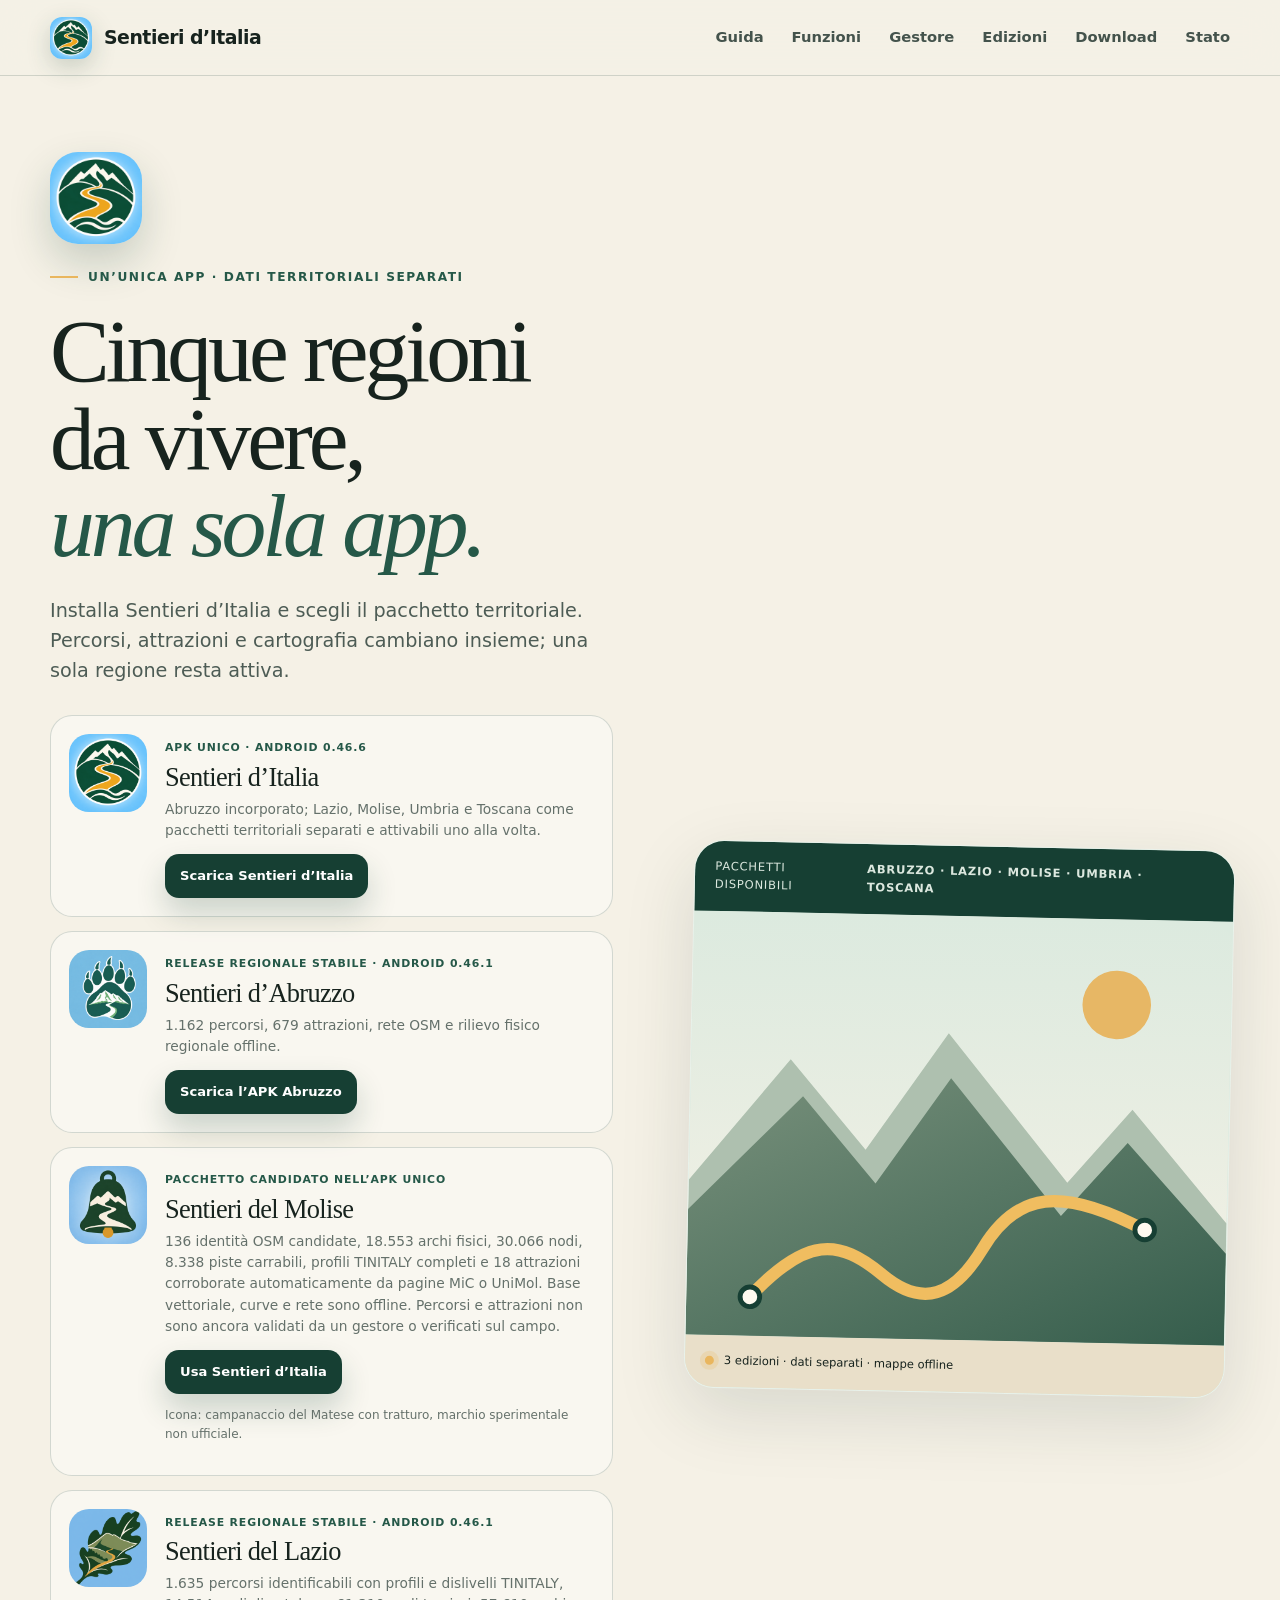
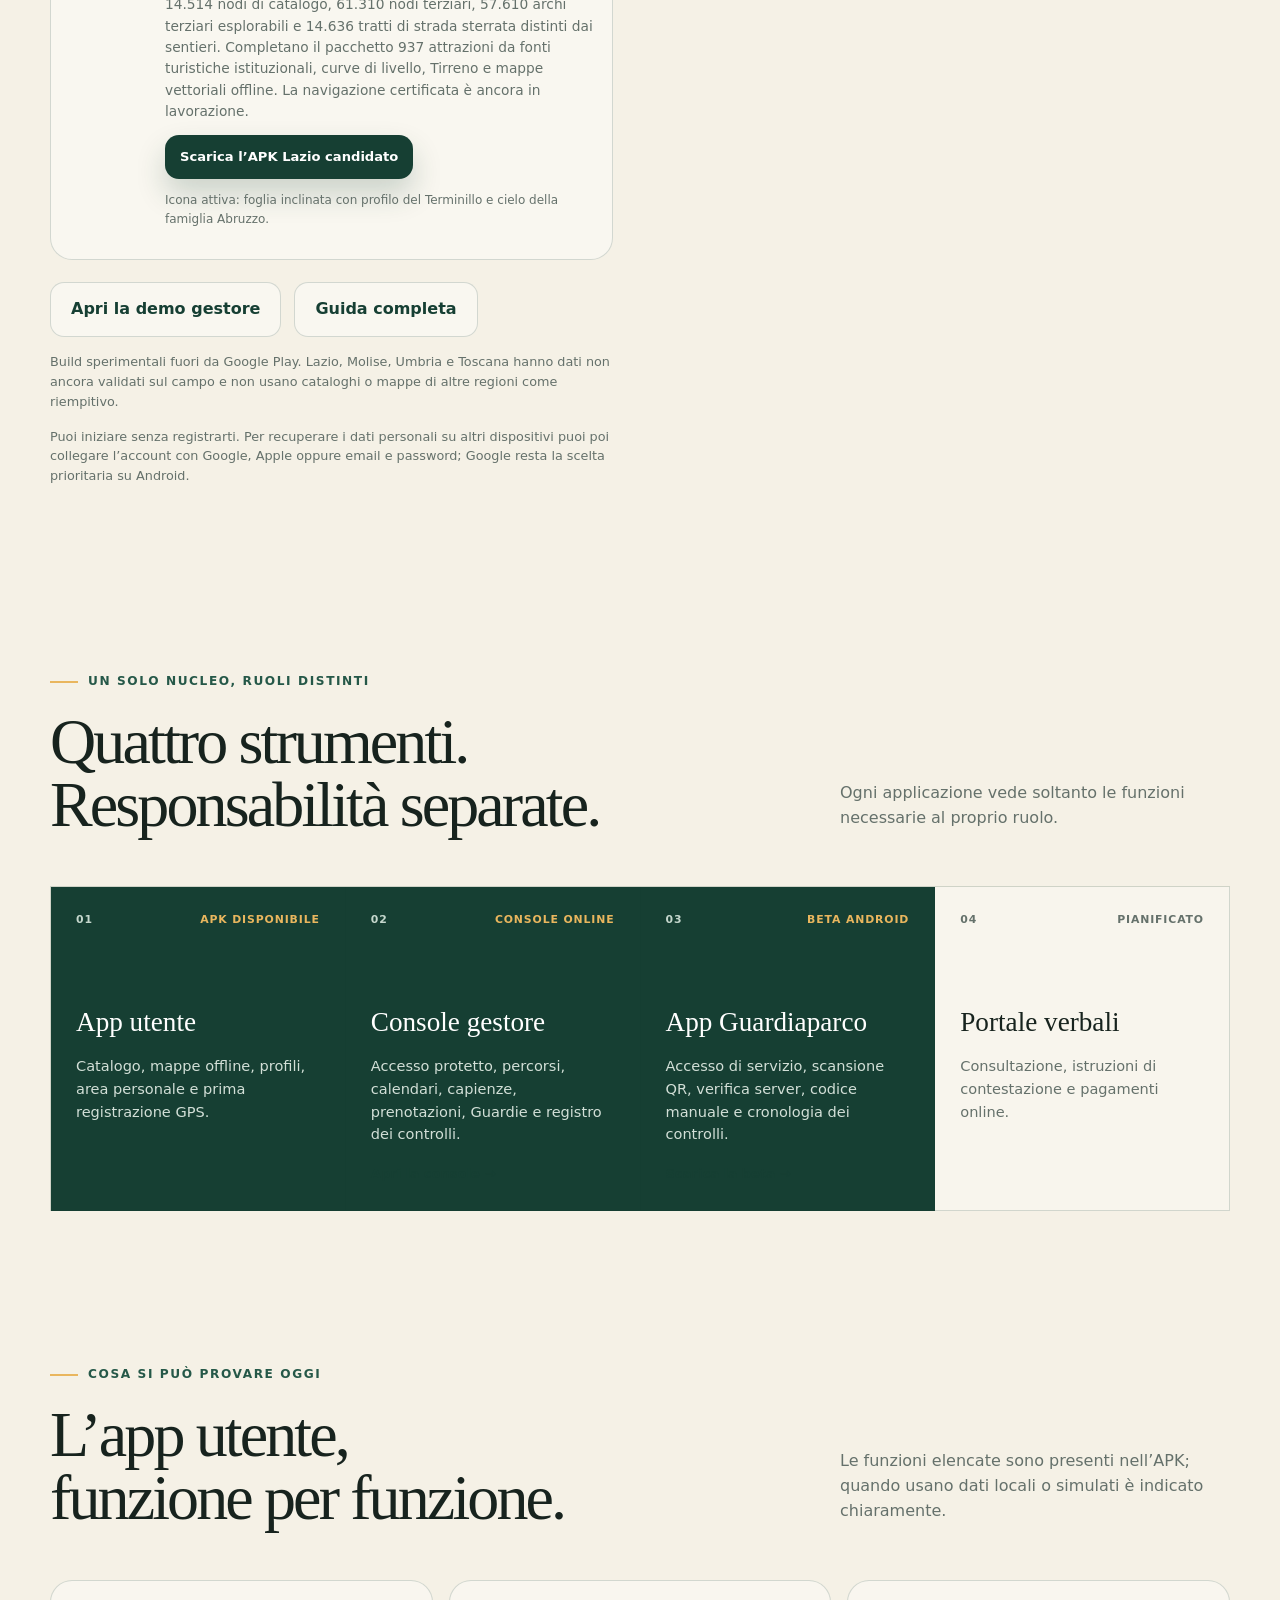
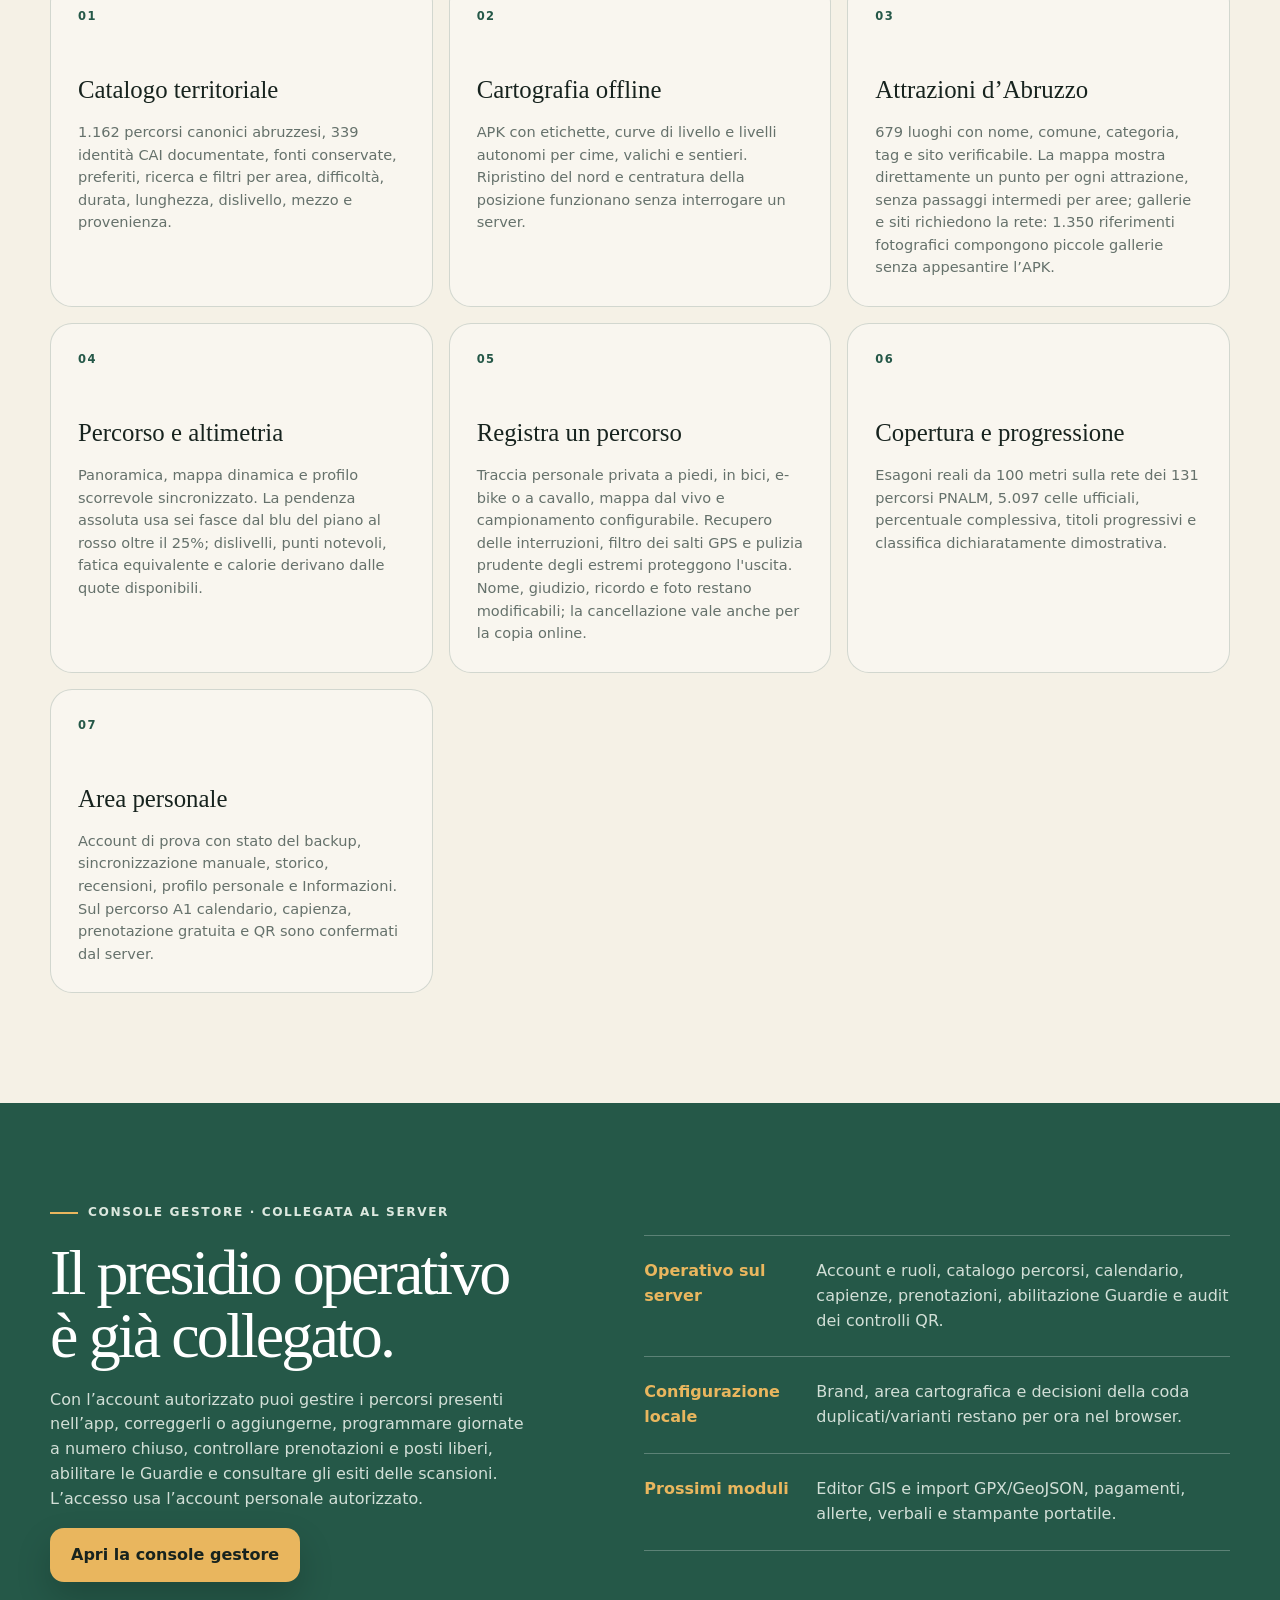
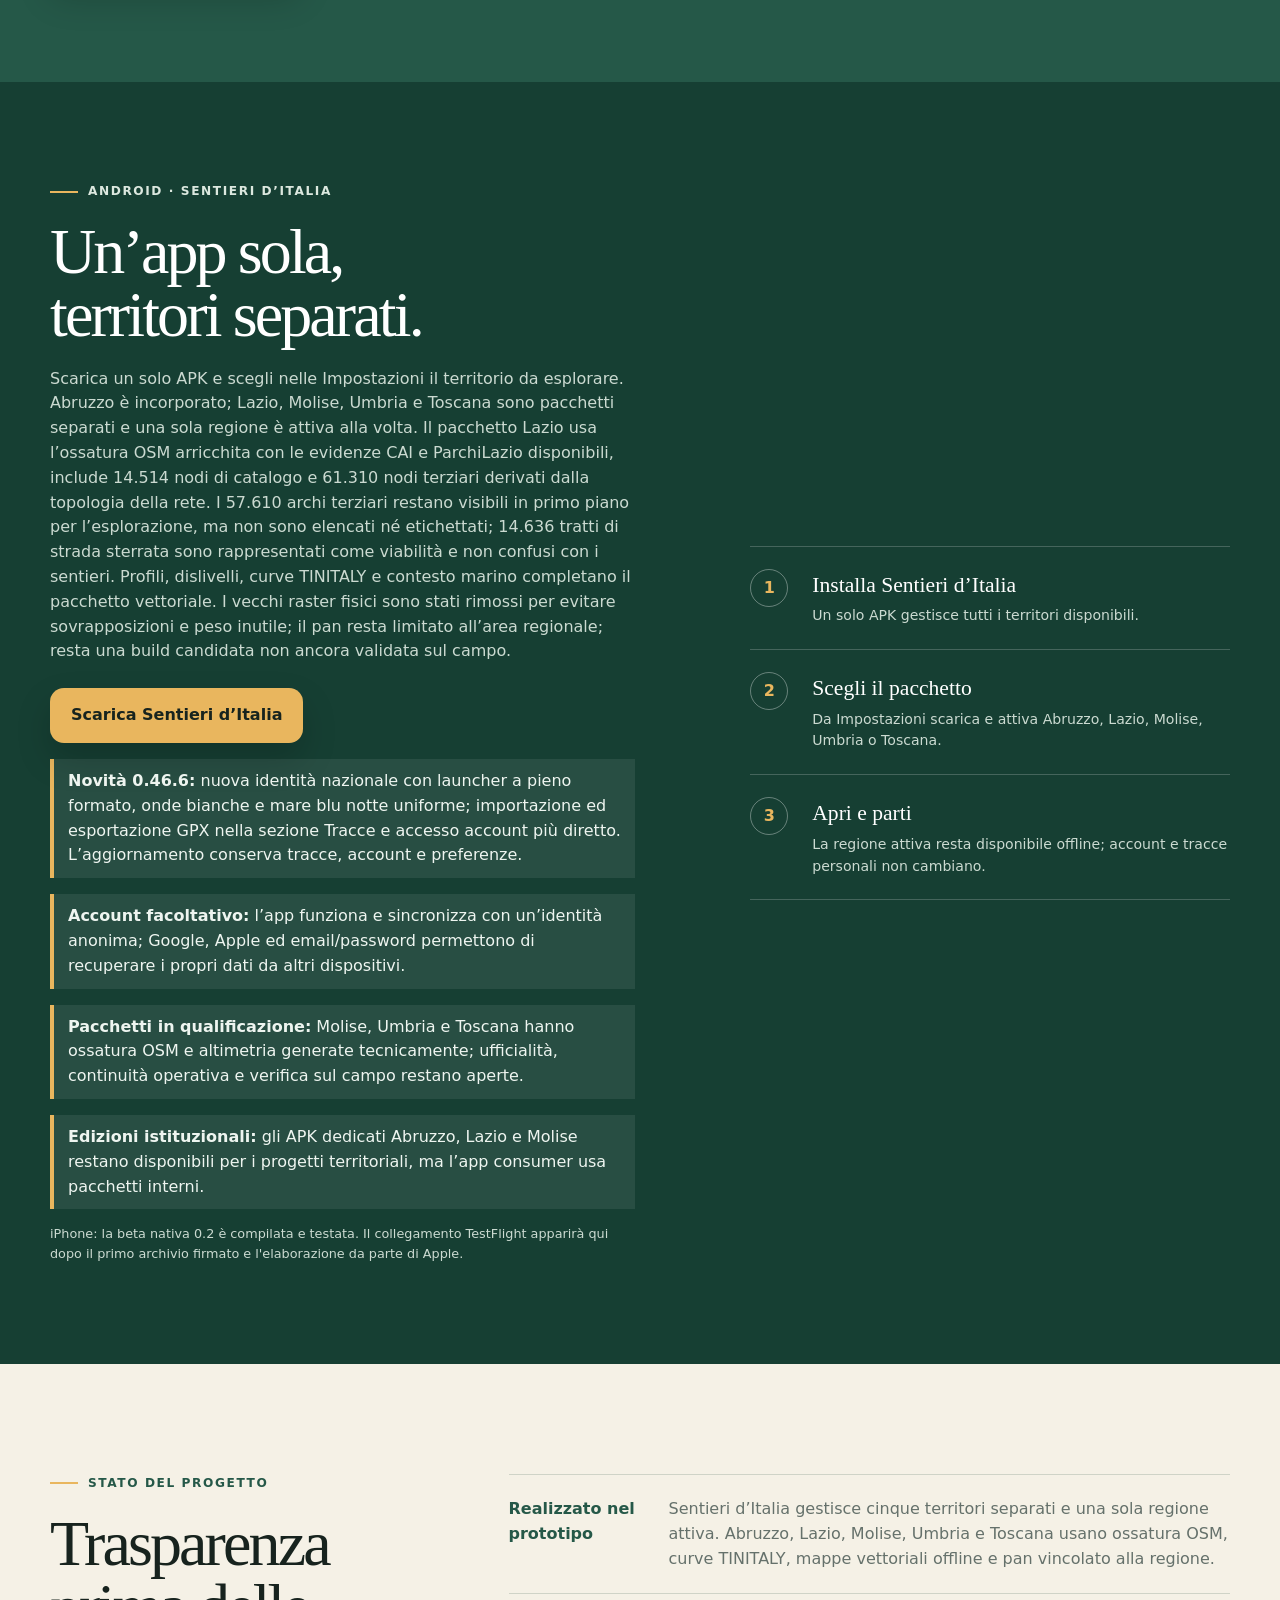
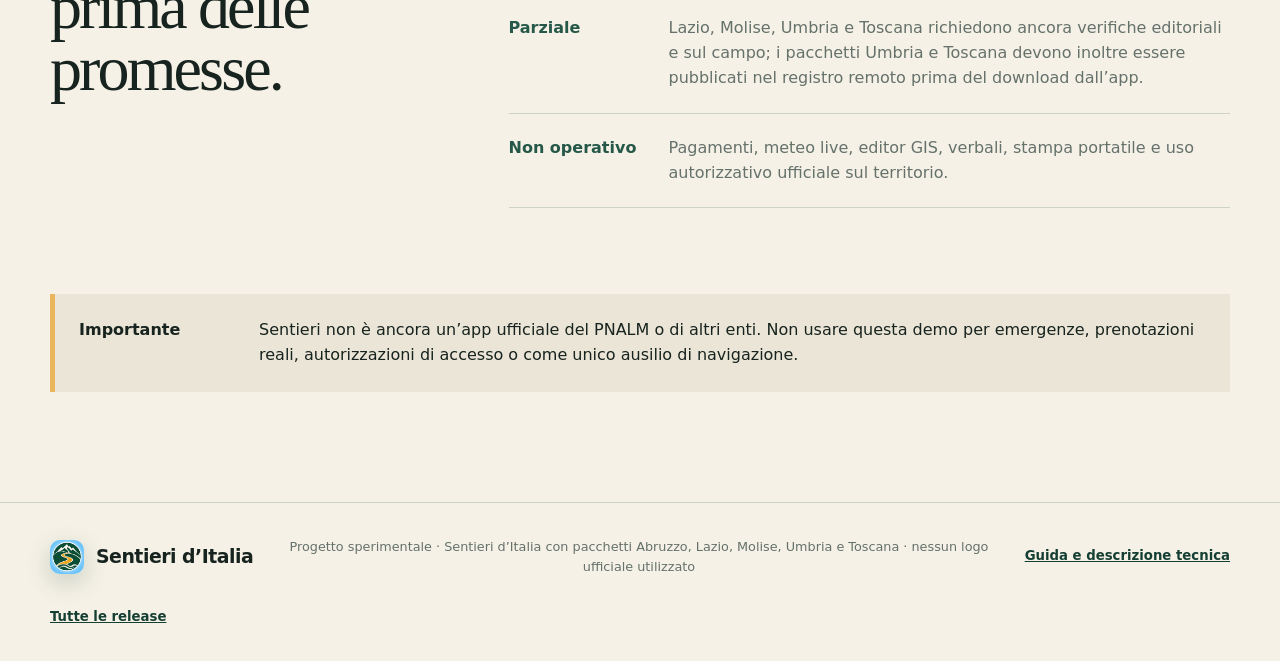
==== index.html @ fb25bedd "release-sentieri-italia-0.46.6" ====
<!doctype html>
<html lang="it">
  <head>
    <meta charset="utf-8" />
    <meta name="viewport" content="width=device-width, initial-scale=1" />
    <meta name="theme-color" content="#163f33" />
    <meta
      name="description"
      content="Sentieri d’Italia: un’unica app con pacchetti separati per Abruzzo, Lazio, Molise, Umbria e Toscana."
    />
    <title>Sentieri d’Italia · cinque regioni, un’unica app</title>
    <link rel="icon" href="assets/sentieri-italia-mark.png" type="image/png" />
    <link rel="stylesheet" href="styles.css?v=24" />
  </head>
  <body>
    <header class="topbar">
      <a class="brand" href="#inizio" aria-label="Sentieri, torna all'inizio">
        <span class="brand-marks" aria-hidden="true">
          <img src="assets/sentieri-italia-mark.png" alt="" />
        </span>
        <span class="brand-name">Sentieri d’Italia</span>
      </a>
      <nav aria-label="Navigazione principale">
        <a href="guida/">Guida</a>
        <a href="#funzioni">Funzioni</a>
        <a href="#gestore">Gestore</a>
        <a href="#edizioni">Edizioni</a>
        <a href="#download">Download</a>
        <a href="#stato">Stato</a>
      </nav>
    </header>

    <main id="inizio">
      <section class="hero shell">
        <div class="hero-copy">
          <div class="hero-marks" aria-label="Marchio Sentieri d’Italia">
            <img class="hero-mark" src="assets/sentieri-italia-mark.png" alt="Logo Sentieri d’Italia" />
          </div>
          <p class="eyebrow"><span></span> Un’unica app · dati territoriali separati</p>
          <h1>Cinque regioni da vivere,<br /><em>una sola app.</em></h1>
          <p class="lead">
            Installa Sentieri d’Italia e scegli il pacchetto territoriale. Percorsi,
            attrazioni e cartografia cambiano insieme; una sola regione resta attiva.
          </p>
          <div id="edizioni" class="edition-picker">
            <article class="edition-card available">
              <img src="assets/sentieri-italia-mark.png" alt="" />
              <div>
                <span>APK unico · Android 0.46.6</span>
                <h2>Sentieri d’Italia</h2>
                <p>Abruzzo incorporato; Lazio, Molise, Umbria e Toscana come pacchetti territoriali separati e attivabili uno alla volta.</p>
                <a class="button primary" href="https://github.com/GuidoGentile/sentieri-download/releases/latest/download/Sentieri-d-Italia-0.46.6-arm64.apk">Scarica Sentieri d’Italia</a>
              </div>
            </article>
            <article class="edition-card available">
              <img src="assets/sentieri-mark.png" alt="" />
              <div>
                <span>Release regionale stabile · Android 0.46.1</span>
                <h2>Sentieri d’Abruzzo</h2>
                <p>1.162 percorsi, 679 attrazioni, rete OSM e rilievo fisico regionale offline.</p>
                <a class="button primary" href="https://github.com/GuidoGentile/sentieri-download/releases/download/v0.46.1/02-Sentieri-Abruzzo-0.46.1-arm64.apk">Scarica l’APK Abruzzo</a>
              </div>
            </article>
            <article class="edition-card available">
              <img src="assets/sentieri-molise-mark.png" alt="" />
              <div>
                <span>Pacchetto candidato nell’APK unico</span>
                <h2>Sentieri del Molise</h2>
                <p>136 identità OSM candidate, 18.553 archi fisici, 30.066 nodi, 8.338 piste carrabili, profili TINITALY completi e 18 attrazioni corroborate automaticamente da pagine MiC o UniMol. Base vettoriale, curve e rete sono offline. Percorsi e attrazioni non sono ancora validati da un gestore o verificati sul campo.</p>
                <a class="button primary" href="#download">Usa Sentieri d’Italia</a>
                <p class="icon-variants">Icona: campanaccio del Matese con tratturo, marchio sperimentale non ufficiale.</p>
              </div>
            </article>
            <article class="edition-card available">
              <img src="assets/sentieri-lazio-mark.png" alt="" />
              <div>
                <span>Release regionale stabile · Android 0.46.1</span>
                <h2>Sentieri del Lazio</h2>
                <p>1.635 percorsi identificabili con profili e dislivelli TINITALY, 14.514 nodi di catalogo, 61.310 nodi terziari, 57.610 archi terziari esplorabili e 14.636 tratti di strada sterrata distinti dai sentieri. Completano il pacchetto 937 attrazioni da fonti turistiche istituzionali, curve di livello, Tirreno e mappe vettoriali offline. La navigazione certificata è ancora in lavorazione.</p>
                <a class="button primary" href="https://github.com/GuidoGentile/sentieri-download/releases/download/v0.46.1/Sentieri-Lazio-0.46.1-arm64.apk">Scarica l’APK Lazio candidato</a>
                <p class="icon-variants">Icona attiva: foglia inclinata con profilo del Terminillo e cielo della famiglia Abruzzo.</p>
              </div>
            </article>
          </div>
          <div class="actions">
            <a class="button secondary" href="gestore/">Apri la demo gestore</a>
            <a class="button secondary" href="guida/">Guida completa</a>
          </div>
          <p class="microcopy">
            Build sperimentali fuori da Google Play. Lazio, Molise, Umbria e Toscana hanno dati non ancora validati sul campo
            e non usano cataloghi o mappe di altre regioni come riempitivo.
          </p>
          <p class="microcopy">
            Puoi iniziare senza registrarti. Per recuperare i dati personali su altri dispositivi puoi poi
            collegare l’account con Google, Apple oppure email e password; Google resta la scelta prioritaria
            su Android.
          </p>
        </div>

        <div class="terrain-card" aria-label="Illustrazione di un percorso tra montagne">
          <div class="terrain-meta"><span>PACCHETTI DISPONIBILI</span><strong>ABRUZZO · LAZIO · MOLISE · UMBRIA · TOSCANA</strong></div>
          <svg viewBox="0 0 660 520" role="img" aria-label="Percorso stilizzato attraverso un paesaggio montano">
            <defs>
              <linearGradient id="sky" x1="0" y1="0" x2="0" y2="1">
                <stop offset="0" stop-color="#dceadf" />
                <stop offset="1" stop-color="#f5f1e5" />
              </linearGradient>
              <linearGradient id="mountain" x1="0" y1="0" x2="1" y2="1">
                <stop offset="0" stop-color="#79917c" />
                <stop offset="1" stop-color="#355d4c" />
              </linearGradient>
            </defs>
            <rect width="660" height="520" rx="30" fill="url(#sky)" />
            <circle cx="520" cy="105" r="42" fill="#e8b258" opacity=".9" />
            <path d="M0 330 122 180l94 109 99-145 149 180 78-91 118 137v150H0Z" fill="#aec0af" />
            <path d="M0 366 138 225l91 105 90-131 138 166 80-91 123 133v113H0Z" fill="url(#mountain)" />
            <path d="M78 472c68-76 108-73 161-31 51 41 89 25 123-34 40-70 94-79 198-27" fill="none" stroke="#f0bd60" stroke-width="15" stroke-linecap="round" />
            <circle cx="78" cy="472" r="12" fill="#fffaf0" stroke="#163f33" stroke-width="6" />
            <circle cx="560" cy="380" r="12" fill="#fffaf0" stroke="#163f33" stroke-width="6" />
          </svg>
          <div class="terrain-status"><span class="pulse"></span> 3 edizioni · dati separati · mappe offline</div>
        </div>
      </section>

      <section id="ecosistema" class="section shell compact-section">
        <p class="eyebrow"><span></span> Un solo nucleo, ruoli distinti</p>
        <div class="section-heading">
          <h2>Quattro strumenti.<br />Responsabilità separate.</h2>
          <p>Ogni applicazione vede soltanto le funzioni necessarie al proprio ruolo.</p>
        </div>
        <div class="products">
          <article class="product available">
            <div class="product-top"><span>01</span><b>APK disponibile</b></div>
            <h3>App utente</h3>
            <p>Catalogo, mappe offline, profili, area personale e prima registrazione GPS.</p>
          </article>
          <article class="product available">
            <div class="product-top"><span>02</span><b>Console online</b></div>
            <h3>Console gestore</h3>
            <p>Accesso protetto, percorsi, calendari, capienze, prenotazioni, Guardie e registro dei controlli.</p>
            <a class="text-link" href="gestore/">Apri la console →</a>
          </article>
          <article class="product available">
            <div class="product-top"><span>03</span><b>Beta Android</b></div>
            <h3>App Guardiaparco</h3>
            <p>Accesso di servizio, scansione QR, verifica server, codice manuale e cronologia dei controlli.</p>
            <a class="text-link" href="https://github.com/GuidoGentile/sentieri-download/releases/latest/download/Sentieri-Guardiaparco-beta.apk">Scarica la beta →</a>
          </article>
          <article class="product">
            <div class="product-top"><span>04</span><b>Pianificato</b></div>
            <h3>Portale verbali</h3>
            <p>Consultazione, istruzioni di contestazione e pagamenti online.</p>
          </article>
        </div>
      </section>

      <section id="funzioni" class="section shell feature-section">
        <p class="eyebrow"><span></span> Cosa si può provare oggi</p>
        <div class="section-heading">
          <h2>L’app utente,<br />funzione per funzione.</h2>
          <p>Le funzioni elencate sono presenti nell’APK; quando usano dati locali o simulati è indicato chiaramente.</p>
        </div>
        <div class="feature-grid">
          <article class="feature-card">
            <span>01</span><h3>Catalogo territoriale</h3>
            <p>1.162 percorsi canonici abruzzesi, 339 identità CAI documentate, fonti conservate, preferiti, ricerca e filtri per area, difficoltà, durata, lunghezza, dislivello, mezzo e provenienza.</p>
          </article>
          <article class="feature-card">
            <span>02</span><h3>Cartografia offline</h3>
            <p>APK con etichette, curve di livello e livelli autonomi per cime, valichi e sentieri. Ripristino del nord e centratura della posizione funzionano senza interrogare un server.</p>
          </article>
          <article class="feature-card">
            <span>03</span><h3>Attrazioni d’Abruzzo</h3>
            <p>679 luoghi con nome, comune, categoria, tag e sito verificabile. La mappa mostra direttamente un punto per ogni attrazione, senza passaggi intermedi per aree; gallerie e siti richiedono la rete: 1.350 riferimenti fotografici compongono piccole gallerie senza appesantire l’APK.</p>
          </article>
          <article class="feature-card">
            <span>04</span><h3>Percorso e altimetria</h3>
            <p>Panoramica, mappa dinamica e profilo scorrevole sincronizzato. La pendenza assoluta usa sei fasce dal blu del piano al rosso oltre il 25%; dislivelli, punti notevoli, fatica equivalente e calorie derivano dalle quote disponibili.</p>
          </article>
          <article class="feature-card">
            <span>05</span><h3>Registra un percorso</h3>
            <p>Traccia personale privata a piedi, in bici, e-bike o a cavallo, mappa dal vivo e campionamento configurabile. Recupero delle interruzioni, filtro dei salti GPS e pulizia prudente degli estremi proteggono l'uscita. Nome, giudizio, ricordo e foto restano modificabili; la cancellazione vale anche per la copia online.</p>
          </article>
          <article class="feature-card">
            <span>06</span><h3>Copertura e progressione</h3>
            <p>Esagoni reali da 100 metri sulla rete dei 131 percorsi PNALM, 5.097 celle ufficiali, percentuale complessiva, titoli progressivi e classifica dichiaratamente dimostrativa.</p>
          </article>
          <article class="feature-card">
            <span>07</span><h3>Area personale</h3>
            <p>Account di prova con stato del backup, sincronizzazione manuale, storico, recensioni, profilo personale e Informazioni. Sul percorso A1 calendario, capienza, prenotazione gratuita e QR sono confermati dal server.</p>
          </article>
        </div>
      </section>

      <section id="gestore" class="manager-band">
        <div class="shell manager-grid">
          <div>
            <p class="eyebrow light"><span></span> Console gestore · collegata al server</p>
            <h2>Il presidio operativo<br />è già collegato.</h2>
            <p>
              Con l’account autorizzato puoi gestire i percorsi presenti nell’app, correggerli o aggiungerne,
              programmare giornate a numero chiuso, controllare prenotazioni e posti liberi, abilitare le
              Guardie e consultare gli esiti delle scansioni. L’accesso usa l’account personale autorizzato.
            </p>
            <a class="button warm" href="gestore/">Apri la console gestore</a>
          </div>
          <div class="manager-status">
            <article><strong>Operativo sul server</strong><p>Account e ruoli, catalogo percorsi, calendario, capienze, prenotazioni, abilitazione Guardie e audit dei controlli QR.</p></article>
            <article><strong>Configurazione locale</strong><p>Brand, area cartografica e decisioni della coda duplicati/varianti restano per ora nel browser.</p></article>
            <article><strong>Prossimi moduli</strong><p>Editor GIS e import GPX/GeoJSON, pagamenti, allerte, verbali e stampante portatile.</p></article>
          </div>
        </div>
      </section>

      <section id="download" class="download-band">
        <div class="shell download-grid">
          <div>
            <p class="eyebrow light"><span></span> Android · Sentieri d’Italia</p>
            <h2>Un’app sola,<br />territori separati.</h2>
            <p>
              Scarica un solo APK e scegli nelle Impostazioni il territorio da esplorare. Abruzzo è incorporato;
              Lazio, Molise, Umbria e Toscana sono pacchetti separati e una sola regione è attiva alla volta. Il pacchetto Lazio
              usa l’ossatura OSM arricchita con le evidenze CAI e ParchiLazio disponibili, include
              14.514 nodi di catalogo e 61.310 nodi terziari derivati dalla topologia della rete. I 57.610 archi terziari restano visibili in primo piano per l’esplorazione, ma non sono elencati né etichettati; 14.636 tratti di strada sterrata sono rappresentati come viabilità e non confusi con i sentieri. Profili, dislivelli, curve TINITALY e contesto marino completano il pacchetto vettoriale. I vecchi raster fisici sono stati rimossi per evitare sovrapposizioni e peso inutile; il pan resta limitato all’area regionale; resta una
              build candidata non ancora validata sul campo.
            </p>
            <div class="actions migration-actions">
              <a
                class="button warm"
                href="https://github.com/GuidoGentile/sentieri-download/releases/latest/download/Sentieri-d-Italia-0.46.6-arm64.apk"
              >Scarica Sentieri d’Italia</a>
            </div>
            <p class="migration-note"><strong>Novità 0.46.6:</strong> nuova identità nazionale con launcher a pieno formato, onde bianche e mare blu notte uniforme; importazione ed esportazione GPX nella sezione Tracce e accesso account più diretto. L’aggiornamento conserva tracce, account e preferenze.</p>
            <p class="migration-note"><strong>Account facoltativo:</strong> l’app funziona e sincronizza con un’identità anonima; Google, Apple ed email/password permettono di recuperare i propri dati da altri dispositivi.</p>
            <p class="migration-note"><strong>Pacchetti in qualificazione:</strong> Molise, Umbria e Toscana hanno ossatura OSM e altimetria generate tecnicamente; ufficialità, continuità operativa e verifica sul campo restano aperte.</p>
            <p class="migration-note"><strong>Edizioni istituzionali:</strong> gli APK dedicati Abruzzo, Lazio e Molise restano disponibili per i progetti territoriali, ma l’app consumer usa pacchetti interni.</p>
            <p class="microcopy">
              iPhone: la beta nativa 0.2 è compilata e testata. Il collegamento TestFlight apparirà
              qui dopo il primo archivio firmato e l'elaborazione da parte di Apple.
            </p>
          </div>
          <ol class="steps">
            <li><span>1</span><div><strong>Installa Sentieri d’Italia</strong><p>Un solo APK gestisce tutti i territori disponibili.</p></div></li>
            <li><span>2</span><div><strong>Scegli il pacchetto</strong><p>Da Impostazioni scarica e attiva Abruzzo, Lazio, Molise, Umbria o Toscana.</p></div></li>
            <li><span>3</span><div><strong>Apri e parti</strong><p>La regione attiva resta disponibile offline; account e tracce personali non cambiano.</p></div></li>
          </ol>
        </div>
      </section>

      <section id="stato" class="section shell status-section">
        <div>
          <p class="eyebrow"><span></span> Stato del progetto</p>
          <h2>Trasparenza prima delle promesse.</h2>
        </div>
        <div class="status-grid">
          <article><strong>Realizzato nel prototipo</strong><p>Sentieri d’Italia gestisce cinque territori separati e una sola regione attiva. Abruzzo, Lazio, Molise, Umbria e Toscana usano ossatura OSM, curve TINITALY, mappe vettoriali offline e pan vincolato alla regione.</p></article>
          <article><strong>Parziale</strong><p>Lazio, Molise, Umbria e Toscana richiedono ancora verifiche editoriali e sul campo; i pacchetti Umbria e Toscana devono inoltre essere pubblicati nel registro remoto prima del download dall’app.</p></article>
          <article><strong>Non operativo</strong><p>Pagamenti, meteo live, editor GIS, verbali, stampa portatile e uso autorizzativo ufficiale sul territorio.</p></article>
        </div>
        <div class="notice">
          <strong>Importante</strong>
          <p>
            Sentieri non è ancora un’app ufficiale del PNALM o di altri enti. Non usare questa demo per
            emergenze, prenotazioni reali, autorizzazioni di accesso o come unico ausilio di navigazione.
          </p>
        </div>
      </section>
    </main>

    <footer>
      <div class="shell footer-inner">
        <div class="brand footer-brand">
          <span class="brand-marks" aria-hidden="true"><img src="assets/sentieri-italia-mark.png" alt="" /></span>
          <span class="brand-name">Sentieri d’Italia</span>
        </div>
        <p>Progetto sperimentale · Sentieri d’Italia con pacchetti Abruzzo, Lazio, Molise, Umbria e Toscana · nessun logo ufficiale utilizzato</p>
        <a href="guida/">Guida e descrizione tecnica</a>
        <a href="https://github.com/GuidoGentile/sentieri-download/releases">Tutte le release</a>
      </div>
    </footer>
  </body>
</html>
---- styles.css ----
:root {
  color-scheme: light;
  --forest: #163f33;
  --forest-2: #255848;
  --moss: #779078;
  --paper: #f5f1e6;
  --paper-2: #ebe5d7;
  --ink: #17231e;
  --muted: #65716b;
  --warm: #e9b65e;
  --line: rgba(22, 63, 51, 0.17);
  --shadow: 0 24px 70px rgba(20, 49, 39, 0.13);
}

* { box-sizing: border-box; }

html { overflow-x: hidden; scroll-behavior: smooth; }

body {
  margin: 0;
  overflow-x: hidden;
  color: var(--ink);
  background: var(--paper);
  font-family: Inter, ui-sans-serif, system-ui, -apple-system, BlinkMacSystemFont, "Segoe UI", sans-serif;
  line-height: 1.55;
}

a { color: inherit; }

.shell { width: min(1180px, calc(100% - 40px)); margin-inline: auto; }

.topbar {
  position: sticky;
  z-index: 20;
  top: 0;
  display: flex;
  align-items: center;
  justify-content: space-between;
  min-height: 76px;
  padding: 12px max(20px, calc((100vw - 1180px) / 2));
  border-bottom: 1px solid var(--line);
  background: color-mix(in srgb, var(--paper) 91%, transparent);
  backdrop-filter: blur(18px);
}

.brand { display: inline-flex; align-items: center; gap: 12px; font-weight: 800; letter-spacing: -.03em; text-decoration: none; }
.brand-marks { display: flex; }
.brand-marks img { width: 42px; height: 42px; border-radius: 12px; box-shadow: 0 8px 24px rgba(22, 63, 51, .2); }
.brand-marks img + img { margin-left: -10px; }
.brand-name { color: var(--ink); font-size: 1.18rem; }
.brand-name em {
  color: var(--forest-2);
  font-family: "Segoe Print", "Bradley Hand", "Comic Sans MS", cursive;
  font-style: italic;
  font-size: 1.08em;
  font-weight: 900;
  letter-spacing: 0;
  text-shadow: .22px 0 currentColor, -.22px 0 currentColor;
}

.hero-marks { display: flex; gap: 14px; margin-bottom: 24px; }
.hero-mark {
  display: block;
  width: 92px;
  height: 92px;
  margin-bottom: 0;
  border-radius: 28px;
  box-shadow: 0 18px 42px rgba(22, 63, 51, .2);
}

nav { display: flex; gap: 28px; }
nav a { color: #44534c; font-size: .92rem; font-weight: 700; text-decoration: none; }
nav a:hover { color: var(--forest); }

.hero {
  display: grid;
  grid-template-columns: 1.02fr .98fr;
  gap: clamp(38px, 6vw, 82px);
  align-items: center;
  min-height: calc(100vh - 76px);
  padding-block: 76px;
}
.hero > *, .download-grid > *, .manager-grid > * { min-width: 0; }

.eyebrow {
  display: flex;
  align-items: center;
  gap: 10px;
  margin: 0 0 20px;
  color: var(--forest-2);
  font-size: .76rem;
  font-weight: 900;
  letter-spacing: .13em;
  text-transform: uppercase;
}
.eyebrow span { width: 28px; height: 2px; background: var(--warm); }
.eyebrow.light { color: #dce8df; }

h1, h2, h3, p { margin-top: 0; }
h1, h2 { font-family: Georgia, "Times New Roman", serif; font-weight: 500; letter-spacing: -.045em; line-height: .98; }
h1 { margin-bottom: 26px; font-size: clamp(3.4rem, 7vw, 6.5rem); }
h1 em { color: var(--forest-2); font-weight: 500; }
h2 { margin-bottom: 20px; font-size: clamp(2.5rem, 5vw, 4.6rem); }

.lead { max-width: 660px; margin-bottom: 30px; color: #4d5c55; font-size: clamp(1.03rem, 2vw, 1.2rem); }
.actions { display: flex; flex-wrap: wrap; gap: 13px; align-items: stretch; }
.button {
  display: inline-flex;
  align-items: center;
  justify-content: center;
  min-height: 54px;
  padding: 14px 20px;
  border: 1px solid transparent;
  border-radius: 14px;
  font-weight: 850;
  text-decoration: none;
  transition: transform .2s ease, box-shadow .2s ease, background .2s ease;
}
.button:hover { transform: translateY(-2px); }
.button.primary { flex-direction: column; align-items: flex-start; min-width: 240px; color: white; background: var(--forest); box-shadow: 0 15px 30px rgba(22, 63, 51, .2); }
.button.primary small { margin-top: 2px; color: #c9dad0; font-size: .7rem; font-weight: 650; }
.button.secondary { border-color: var(--line); color: var(--forest); background: rgba(255, 255, 255, .42); }
.button.warm { color: var(--ink); background: var(--warm); box-shadow: 0 16px 34px rgba(0, 0, 0, .18); }
.microcopy { margin: 15px 0 0; color: var(--muted); font-size: .8rem; }
.edition-picker { display: grid; gap: 14px; margin: 30px 0 22px; scroll-margin-top: 100px; }
.edition-card { display: grid; grid-template-columns: 78px 1fr; gap: 18px; padding: 18px; border: 1px solid var(--line); border-radius: 22px; background: rgba(255,255,255,.42); }
.edition-card > img { width: 78px; height: 78px; border-radius: 20px; }
.edition-card > div > span:first-child { color: var(--forest-2); font-size: .68rem; font-weight: 900; letter-spacing: .08em; text-transform: uppercase; }
.edition-card h2 { margin: 4px 0 7px; font-family: Georgia, serif; font-size: 1.65rem; letter-spacing: -.025em; line-height: 1.08; }
.edition-card p { margin-bottom: 13px; color: var(--muted); font-size: .86rem; }
.edition-card .icon-variants { margin-top: 12px; font-size: .75rem; }
.edition-card .icon-variants a { color: var(--forest); font-weight: 800; }
.edition-card .button { min-height: 44px; padding: 10px 14px; font-size: .82rem; }
.edition-card .button.primary { min-width: 0; align-items: center; }
.edition-card.upcoming { background: #e8eee9; }
.button.disabled { cursor: not-allowed; opacity: .62; }
.button.disabled:hover { transform: none; }

.terrain-card { overflow: hidden; border: 1px solid rgba(255,255,255,.35); border-radius: 30px; background: #dceadf; box-shadow: var(--shadow); transform: rotate(1.2deg); }
.terrain-card > svg { display: block; width: 100%; height: auto; }
.terrain-meta, .terrain-status { display: flex; align-items: center; justify-content: space-between; padding: 17px 20px; color: #dce8df; background: var(--forest); font-size: .72rem; letter-spacing: .07em; }
.terrain-status { justify-content: flex-start; gap: 10px; color: var(--ink); background: #e9dfc9; letter-spacing: 0; }
.pulse { width: 9px; height: 9px; border-radius: 50%; background: var(--warm); box-shadow: 0 0 0 5px rgba(233, 182, 94, .22); }

.section { padding-block: 110px; }
.section-heading { display: flex; align-items: end; justify-content: space-between; gap: 30px; margin-bottom: 50px; }
.section-heading h2 { margin: 0; }
.section-heading p { max-width: 390px; margin-bottom: 6px; color: var(--muted); }

.products { display: grid; grid-template-columns: repeat(4, 1fr); border-top: 1px solid var(--line); border-left: 1px solid var(--line); }
.product { min-height: 260px; padding: 25px; border-right: 1px solid var(--line); border-bottom: 1px solid var(--line); background: rgba(255,255,255,.25); }
.product.available { background: var(--forest); color: white; }
.product-top { display: flex; justify-content: space-between; gap: 12px; color: var(--muted); font-size: .68rem; font-weight: 850; letter-spacing: .08em; text-transform: uppercase; }
.product.available .product-top { color: #c5d7cd; }
.product.available .product-top b { color: var(--warm); }
.product h3 { margin: 72px 0 12px; font-family: Georgia, serif; font-size: 1.7rem; font-weight: 500; }
.product p { margin: 0; color: var(--muted); font-size: .91rem; }
.product.available p { color: #d2dfd7; }
.product.prototype { background: #e4eee8; }
.product.prototype .product-top b { color: var(--forest-2); }
.product .text-link { display: inline-block; margin-top: 18px; color: var(--forest); font-size: .82rem; font-weight: 850; text-decoration: none; }

.compact-section { padding-bottom: 74px; }
.feature-section { padding-top: 80px; }
.feature-grid { display: grid; grid-template-columns: repeat(3, 1fr); gap: 16px; }
.feature-card { min-height: 255px; padding: 27px; border: 1px solid var(--line); border-radius: 22px; background: rgba(255,255,255,.38); }
.feature-card > span { display: block; margin-bottom: 45px; color: var(--forest-2); font-size: .72rem; font-weight: 900; letter-spacing: .12em; }
.feature-card h3 { margin: 0 0 12px; font-family: Georgia, serif; font-size: 1.55rem; font-weight: 500; }
.feature-card p { margin: 0; color: var(--muted); font-size: .91rem; }

.manager-band { padding-block: 100px; color: white; background: #255848; }
.manager-grid { display: grid; grid-template-columns: .9fr 1.1fr; gap: clamp(50px, 9vw, 130px); align-items: center; }
.manager-grid > div > p:not(.eyebrow) { max-width: 610px; color: #d2dfd7; }
.manager-status { border-top: 1px solid rgba(255,255,255,.25); }
.manager-status article { display: grid; grid-template-columns: 150px 1fr; gap: 22px; padding: 23px 0; border-bottom: 1px solid rgba(255,255,255,.25); }
.manager-status strong { color: var(--warm); }
.manager-status p { margin: 0; color: #d2dfd7; }

.download-band { padding-block: 100px; color: white; background: var(--forest); }
.download-grid { display: grid; grid-template-columns: 1fr .82fr; gap: clamp(50px, 9vw, 130px); align-items: center; }
.download-grid > div > p:not(.eyebrow) { max-width: 650px; color: #cbdad1; }
.download-grid code { color: #fff; font-size: .9em; }
.migration-actions { margin-top: 24px; }
.migration-actions .button { min-width: 250px; }
.migration-note {
  width: fit-content;
  margin: 16px 0 0;
  padding: 10px 14px;
  border-left: 4px solid var(--warm);
  color: #eef5f0 !important;
  background: rgba(255, 255, 255, .08);
}
.steps { margin: 0; padding: 0; list-style: none; border-top: 1px solid rgba(255,255,255,.2); }
.steps li { display: grid; grid-template-columns: 48px 1fr; gap: 14px; padding: 22px 0; border-bottom: 1px solid rgba(255,255,255,.2); }
.steps li > span { display: grid; place-items: center; width: 38px; height: 38px; border: 1px solid rgba(255,255,255,.35); border-radius: 50%; color: var(--warm); font-weight: 900; }
.steps strong { font-family: Georgia, serif; font-size: 1.35rem; font-weight: 500; }
.steps p { margin: 3px 0 0; color: #cbdad1; font-size: .88rem; }

.status-section { display: grid; grid-template-columns: .7fr 1.3fr; gap: 70px; }
.status-grid { display: grid; gap: 0; border-top: 1px solid var(--line); }
.status-grid article { display: grid; grid-template-columns: 140px 1fr; gap: 20px; padding: 22px 0; border-bottom: 1px solid var(--line); }
.status-grid strong { color: var(--forest-2); }
.status-grid p { margin: 0; color: var(--muted); }
.notice { grid-column: 1 / -1; display: grid; grid-template-columns: 150px 1fr; gap: 30px; margin-top: 16px; padding: 24px; border-left: 5px solid var(--warm); background: var(--paper-2); }
.notice p { margin: 0; }

footer { padding-block: 34px; border-top: 1px solid var(--line); }
.footer-inner { display: grid; grid-template-columns: auto 1fr auto; gap: 30px; align-items: center; }
.footer-brand .brand-marks img { width: 34px; height: 34px; border-radius: 10px; }
.footer-inner p { margin: 0; color: var(--muted); font-size: .8rem; text-align: center; }
.footer-inner > a { color: var(--forest); font-size: .83rem; font-weight: 800; }

@media (max-width: 900px) {
  .hero, .download-grid, .status-section, .manager-grid { grid-template-columns: 1fr; }
  .hero { min-height: auto; padding-block: 60px 80px; }
  .terrain-card { max-width: 640px; transform: none; }
  .products { grid-template-columns: repeat(2, 1fr); }
  .feature-grid { grid-template-columns: repeat(2, 1fr); }
  .section-heading { display: block; }
  .section-heading p { margin-top: 20px; }
}

@media (max-width: 620px) {
  .shell { width: min(100% - 28px, 1180px); }
  .topbar { min-height: 66px; padding-inline: 14px; }
  .brand-marks img { width: 36px; height: 36px; }
  nav a { display: none; }
  nav a[href="#download"] { display: block; padding: 9px 12px; border: 1px solid var(--line); border-radius: 10px; }
  h1 { font-size: clamp(3.2rem, 17vw, 4.8rem); }
  h2 { font-size: clamp(2.5rem, 13vw, 3.7rem); }
  .hero { gap: 48px; padding-top: 50px; }
  .edition-card { grid-template-columns: 58px 1fr; padding: 14px; }
  .edition-card > img { width: 58px; height: 58px; border-radius: 16px; }
  .actions, .button { width: 100%; }
  .button.primary { min-width: 0; align-items: center; text-align: center; }
  .terrain-meta { font-size: .62rem; }
  .section { padding-block: 78px; }
  .products { grid-template-columns: 1fr; }
  .feature-grid { grid-template-columns: 1fr; }
  .product { min-height: 220px; }
  .product h3 { margin-top: 50px; }
  .feature-card { min-height: auto; }
  .feature-card > span { margin-bottom: 28px; }
  .download-band, .manager-band { padding-block: 76px; }
  .status-grid article, .notice, .manager-status article { grid-template-columns: 1fr; gap: 8px; }
  .footer-inner { grid-template-columns: 1fr; justify-items: center; }
  .footer-inner p { order: 3; }
}

@media (prefers-reduced-motion: reduce) {
  html { scroll-behavior: auto; }
  .button { transition: none; }
}
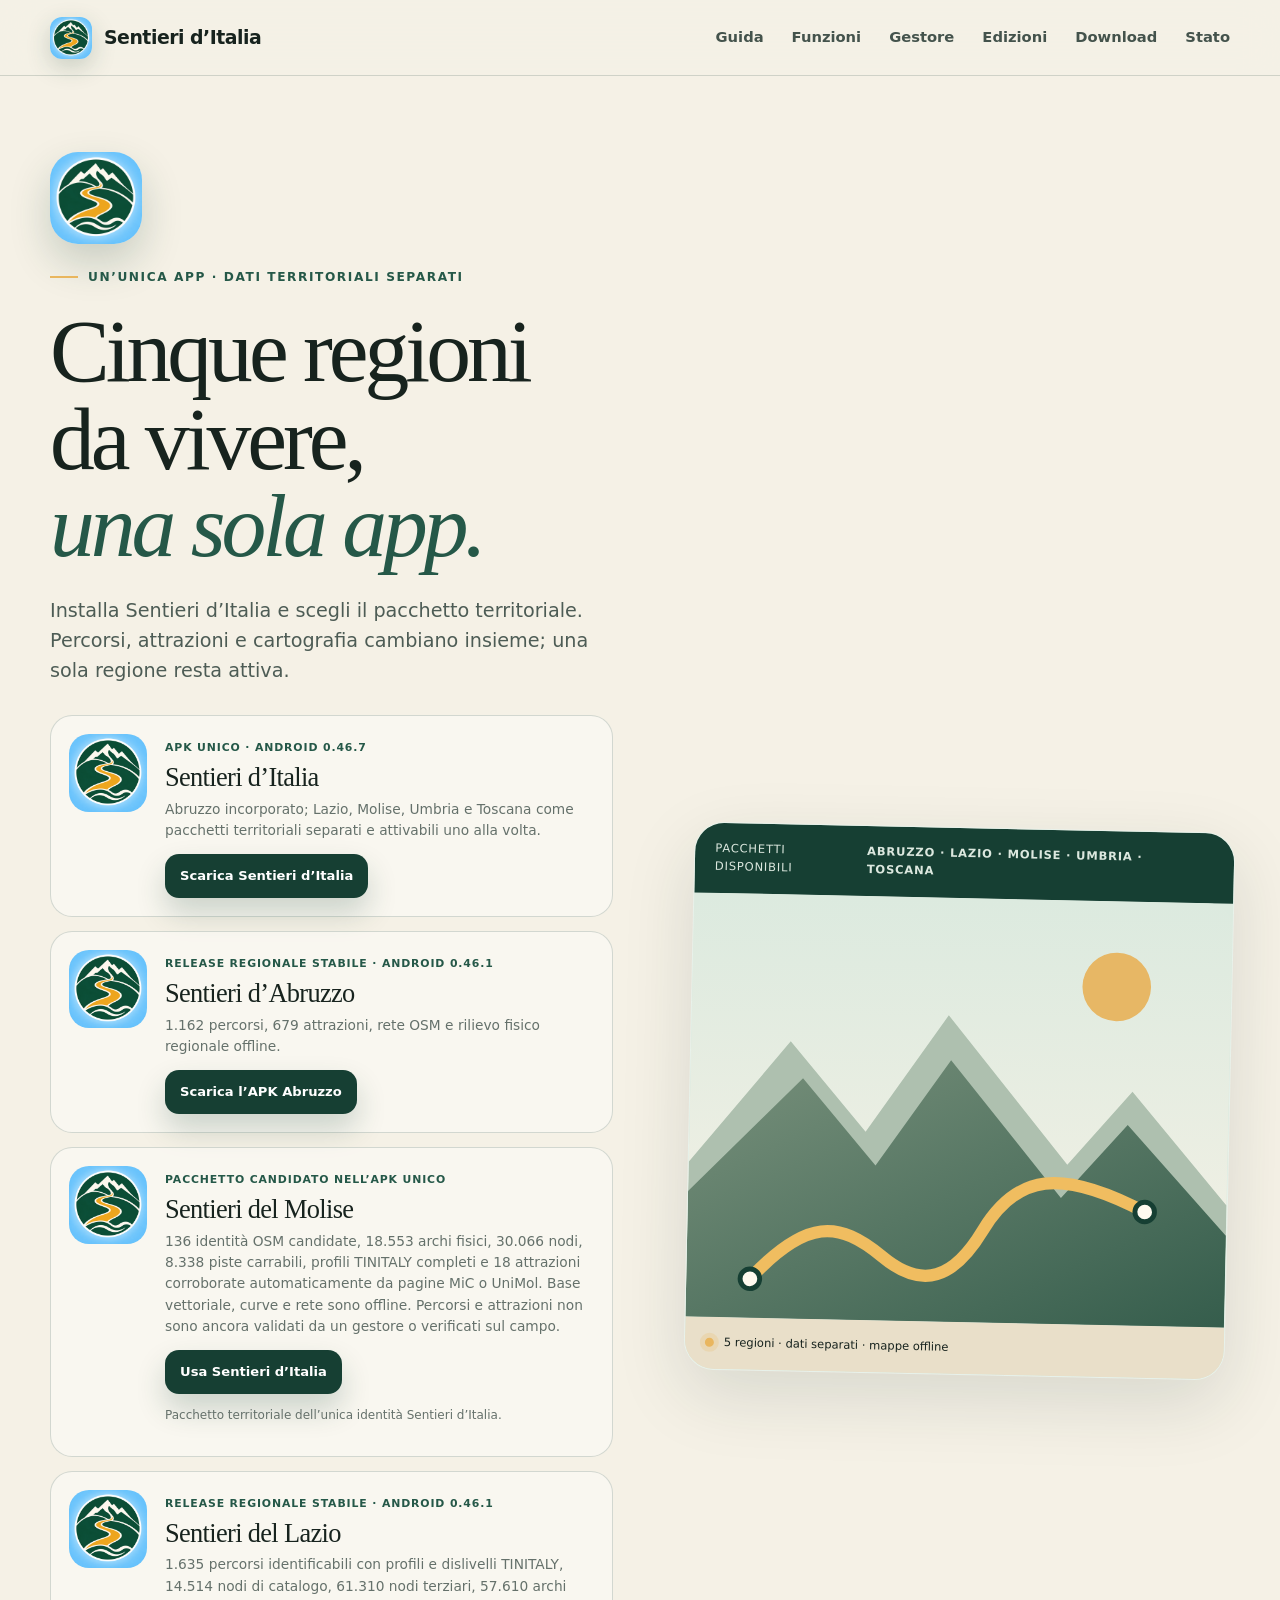
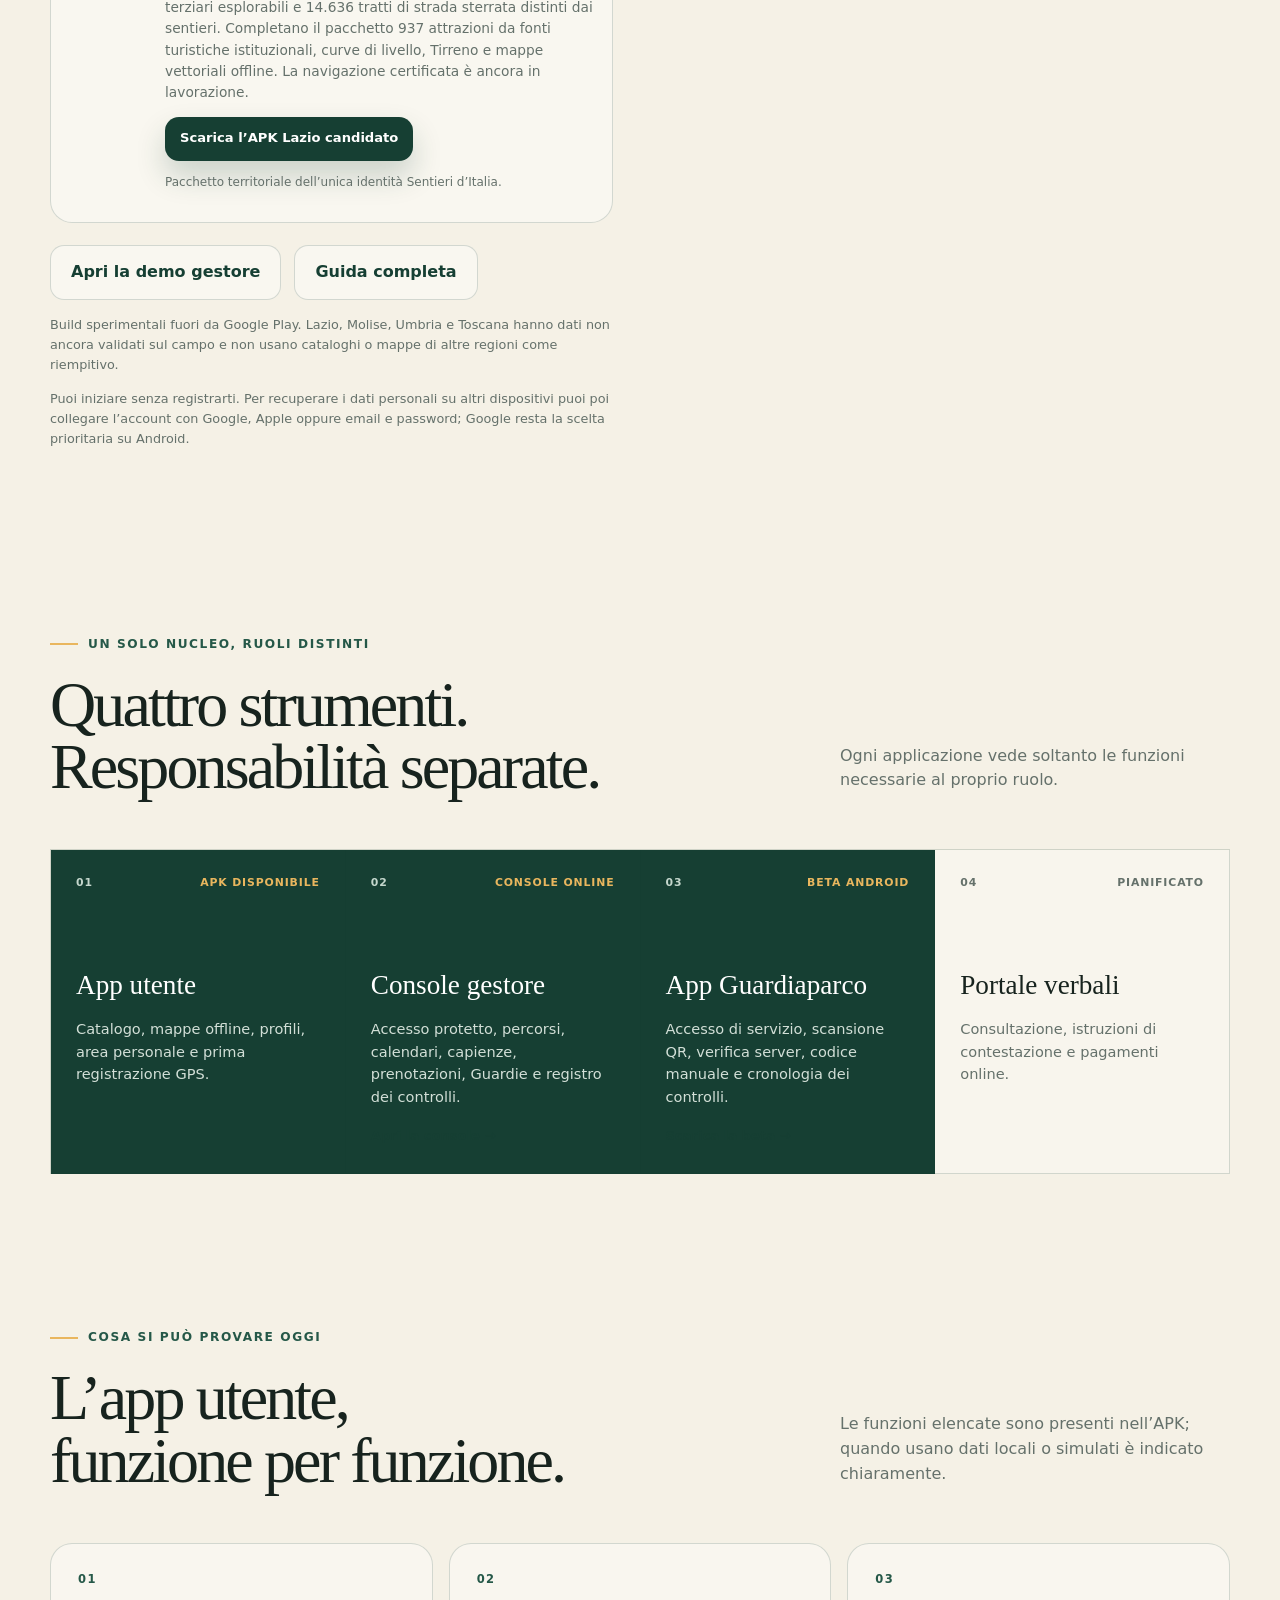
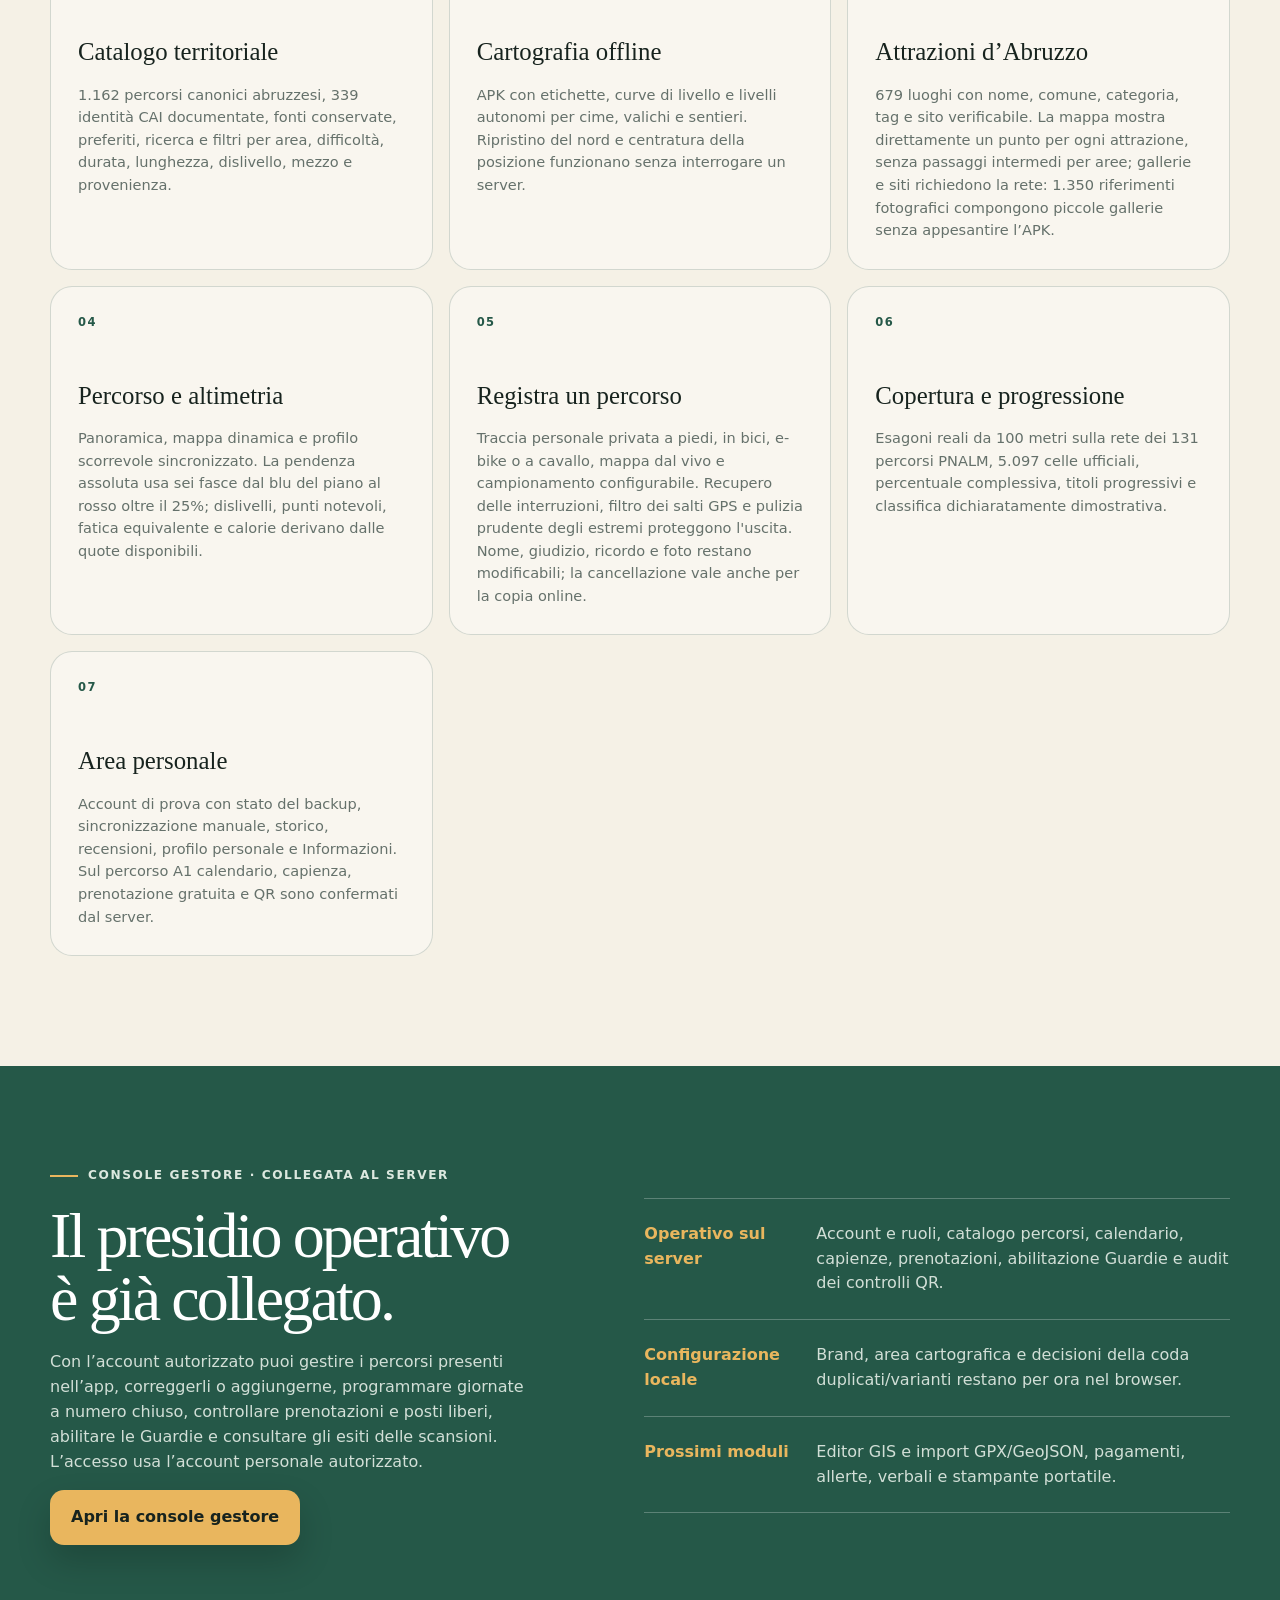
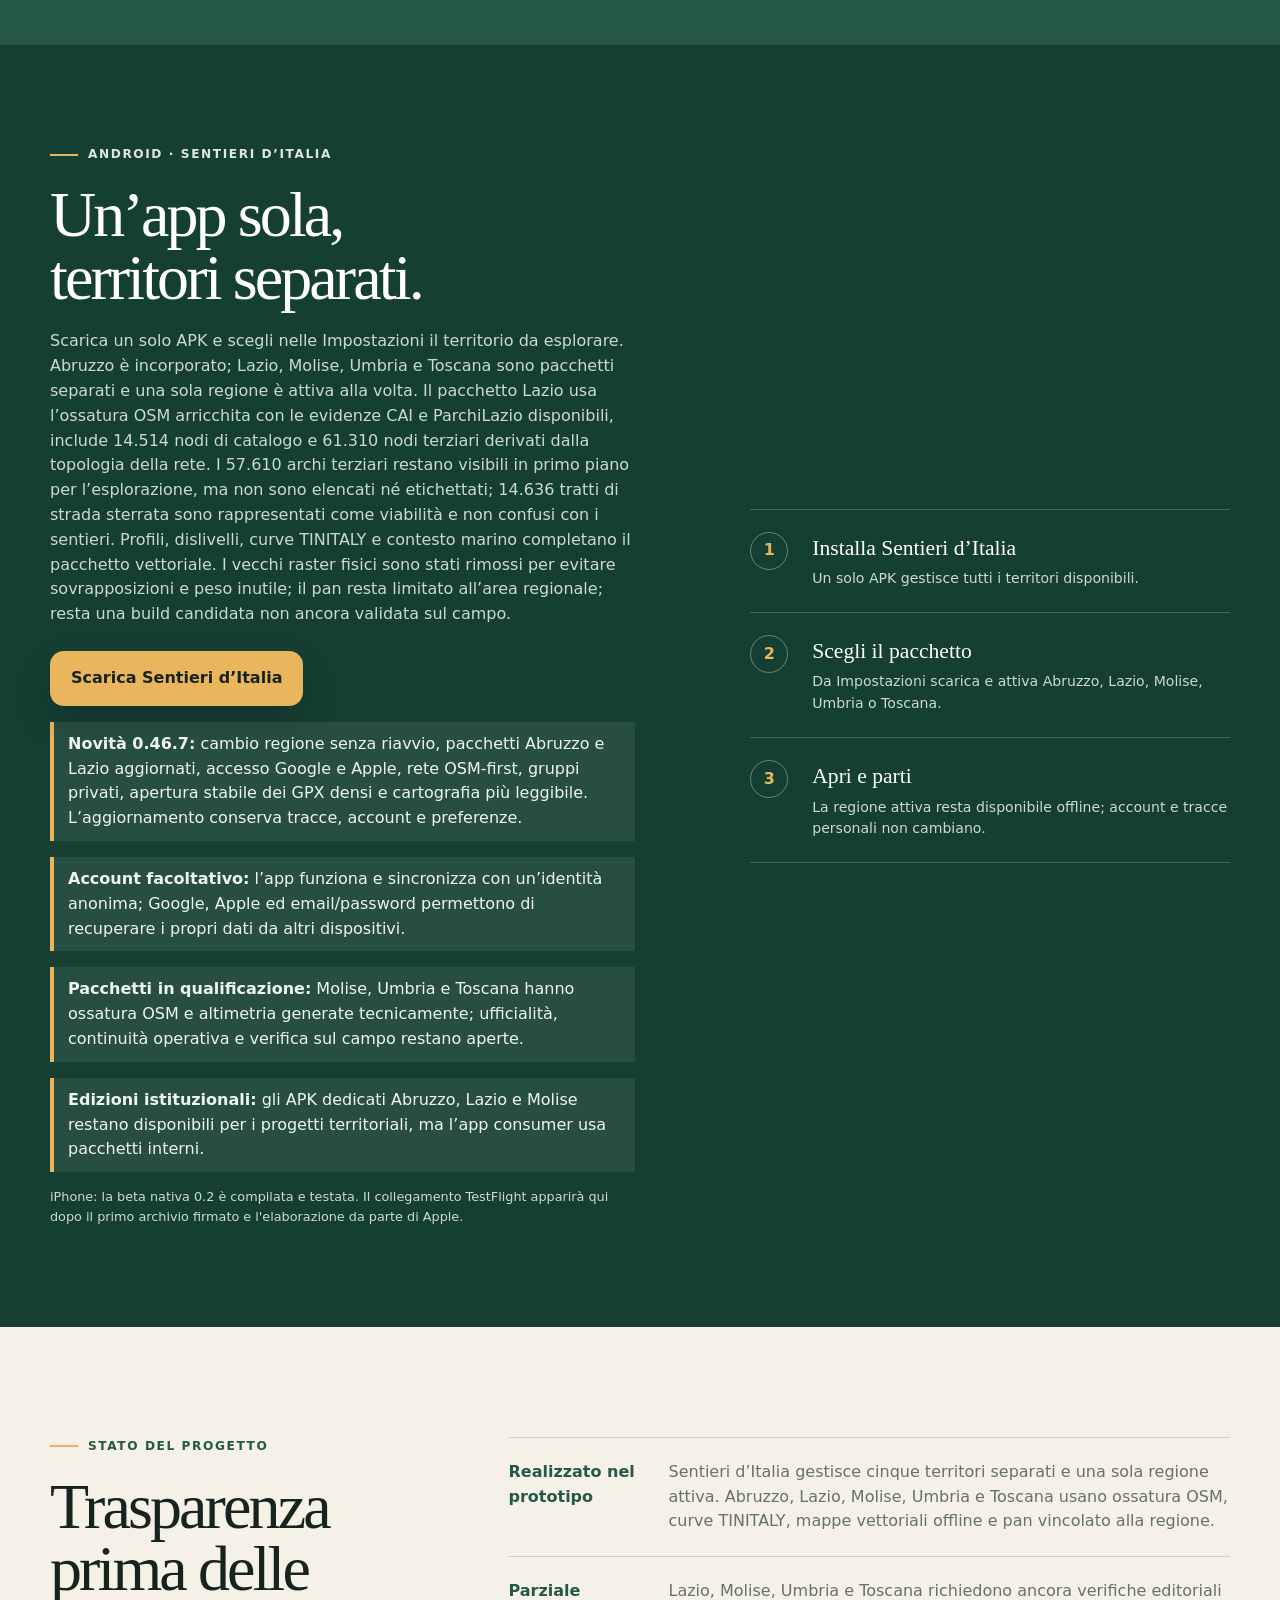
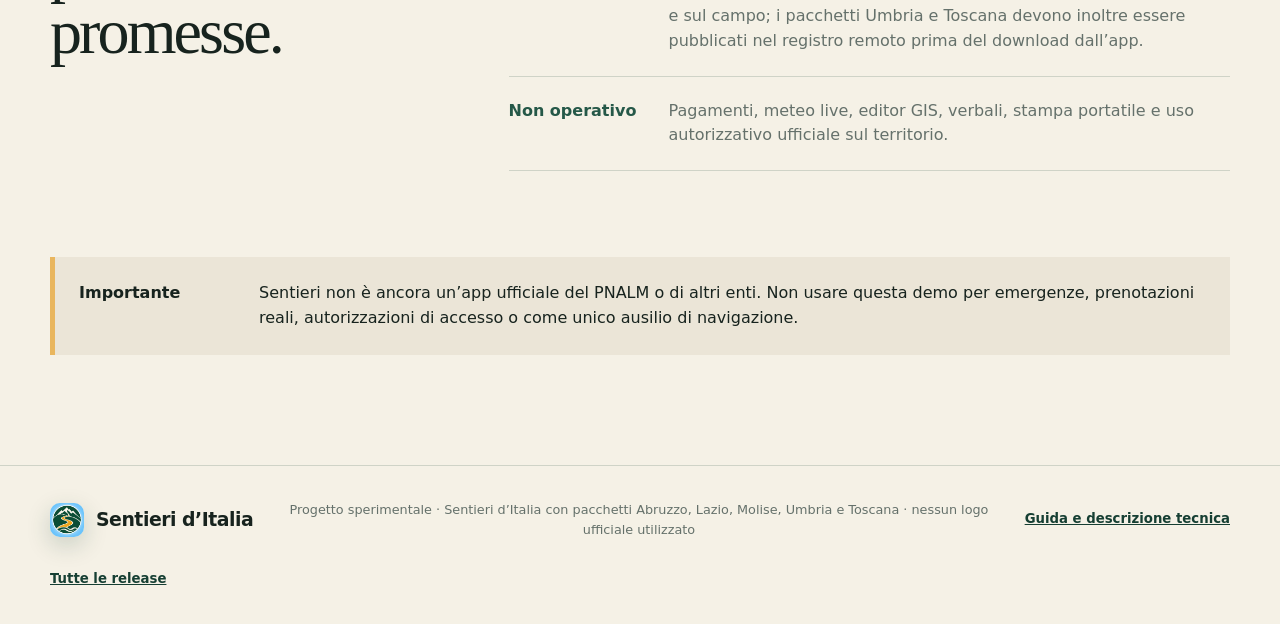
==== commit 02ae411e: "publish: Sentieri d'Italia 0.46.7" ====
--- a/index.html
+++ b/index.html
@@ -46,14 +46,14 @@
             <article class="edition-card available">
               <img src="assets/sentieri-italia-mark.png" alt="" />
               <div>
-                <span>APK unico · Android 0.46.6</span>
+                <span>APK unico · Android 0.46.7</span>
                 <h2>Sentieri d’Italia</h2>
                 <p>Abruzzo incorporato; Lazio, Molise, Umbria e Toscana come pacchetti territoriali separati e attivabili uno alla volta.</p>
-                <a class="button primary" href="https://github.com/GuidoGentile/sentieri-download/releases/latest/download/Sentieri-d-Italia-0.46.6-arm64.apk">Scarica Sentieri d’Italia</a>
-              </div>
-            </article>
-            <article class="edition-card available">
-              <img src="assets/sentieri-mark.png" alt="" />
+                <a class="button primary" href="https://github.com/GuidoGentile/sentieri-download/releases/latest/download/Sentieri-d-Italia-0.46.7-arm64.apk">Scarica Sentieri d’Italia</a>
+              </div>
+            </article>
+            <article class="edition-card available">
+              <img src="assets/sentieri-italia-mark.png" alt="" />
               <div>
                 <span>Release regionale stabile · Android 0.46.1</span>
                 <h2>Sentieri d’Abruzzo</h2>
@@ -62,23 +62,23 @@
               </div>
             </article>
             <article class="edition-card available">
-              <img src="assets/sentieri-molise-mark.png" alt="" />
+              <img src="assets/sentieri-italia-mark.png" alt="" />
               <div>
                 <span>Pacchetto candidato nell’APK unico</span>
                 <h2>Sentieri del Molise</h2>
                 <p>136 identità OSM candidate, 18.553 archi fisici, 30.066 nodi, 8.338 piste carrabili, profili TINITALY completi e 18 attrazioni corroborate automaticamente da pagine MiC o UniMol. Base vettoriale, curve e rete sono offline. Percorsi e attrazioni non sono ancora validati da un gestore o verificati sul campo.</p>
                 <a class="button primary" href="#download">Usa Sentieri d’Italia</a>
-                <p class="icon-variants">Icona: campanaccio del Matese con tratturo, marchio sperimentale non ufficiale.</p>
-              </div>
-            </article>
-            <article class="edition-card available">
-              <img src="assets/sentieri-lazio-mark.png" alt="" />
+                <p class="icon-variants">Pacchetto territoriale dell’unica identità Sentieri d’Italia.</p>
+              </div>
+            </article>
+            <article class="edition-card available">
+              <img src="assets/sentieri-italia-mark.png" alt="" />
               <div>
                 <span>Release regionale stabile · Android 0.46.1</span>
                 <h2>Sentieri del Lazio</h2>
                 <p>1.635 percorsi identificabili con profili e dislivelli TINITALY, 14.514 nodi di catalogo, 61.310 nodi terziari, 57.610 archi terziari esplorabili e 14.636 tratti di strada sterrata distinti dai sentieri. Completano il pacchetto 937 attrazioni da fonti turistiche istituzionali, curve di livello, Tirreno e mappe vettoriali offline. La navigazione certificata è ancora in lavorazione.</p>
                 <a class="button primary" href="https://github.com/GuidoGentile/sentieri-download/releases/download/v0.46.1/Sentieri-Lazio-0.46.1-arm64.apk">Scarica l’APK Lazio candidato</a>
-                <p class="icon-variants">Icona attiva: foglia inclinata con profilo del Terminillo e cielo della famiglia Abruzzo.</p>
+                <p class="icon-variants">Pacchetto territoriale dell’unica identità Sentieri d’Italia.</p>
               </div>
             </article>
           </div>
@@ -118,7 +118,7 @@
             <circle cx="78" cy="472" r="12" fill="#fffaf0" stroke="#163f33" stroke-width="6" />
             <circle cx="560" cy="380" r="12" fill="#fffaf0" stroke="#163f33" stroke-width="6" />
           </svg>
-          <div class="terrain-status"><span class="pulse"></span> 3 edizioni · dati separati · mappe offline</div>
+          <div class="terrain-status"><span class="pulse"></span> 5 regioni · dati separati · mappe offline</div>
         </div>
       </section>
 
@@ -227,10 +227,10 @@
             <div class="actions migration-actions">
               <a
                 class="button warm"
-                href="https://github.com/GuidoGentile/sentieri-download/releases/latest/download/Sentieri-d-Italia-0.46.6-arm64.apk"
+                href="https://github.com/GuidoGentile/sentieri-download/releases/latest/download/Sentieri-d-Italia-0.46.7-arm64.apk"
               >Scarica Sentieri d’Italia</a>
             </div>
-            <p class="migration-note"><strong>Novità 0.46.6:</strong> nuova identità nazionale con launcher a pieno formato, onde bianche e mare blu notte uniforme; importazione ed esportazione GPX nella sezione Tracce e accesso account più diretto. L’aggiornamento conserva tracce, account e preferenze.</p>
+            <p class="migration-note"><strong>Novità 0.46.7:</strong> cambio regione senza riavvio, pacchetti Abruzzo e Lazio aggiornati, accesso Google e Apple, rete OSM-first, gruppi privati, apertura stabile dei GPX densi e cartografia più leggibile. L’aggiornamento conserva tracce, account e preferenze.</p>
             <p class="migration-note"><strong>Account facoltativo:</strong> l’app funziona e sincronizza con un’identità anonima; Google, Apple ed email/password permettono di recuperare i propri dati da altri dispositivi.</p>
             <p class="migration-note"><strong>Pacchetti in qualificazione:</strong> Molise, Umbria e Toscana hanno ossatura OSM e altimetria generate tecnicamente; ufficialità, continuità operativa e verifica sul campo restano aperte.</p>
             <p class="migration-note"><strong>Edizioni istituzionali:</strong> gli APK dedicati Abruzzo, Lazio e Molise restano disponibili per i progetti territoriali, ma l’app consumer usa pacchetti interni.</p>
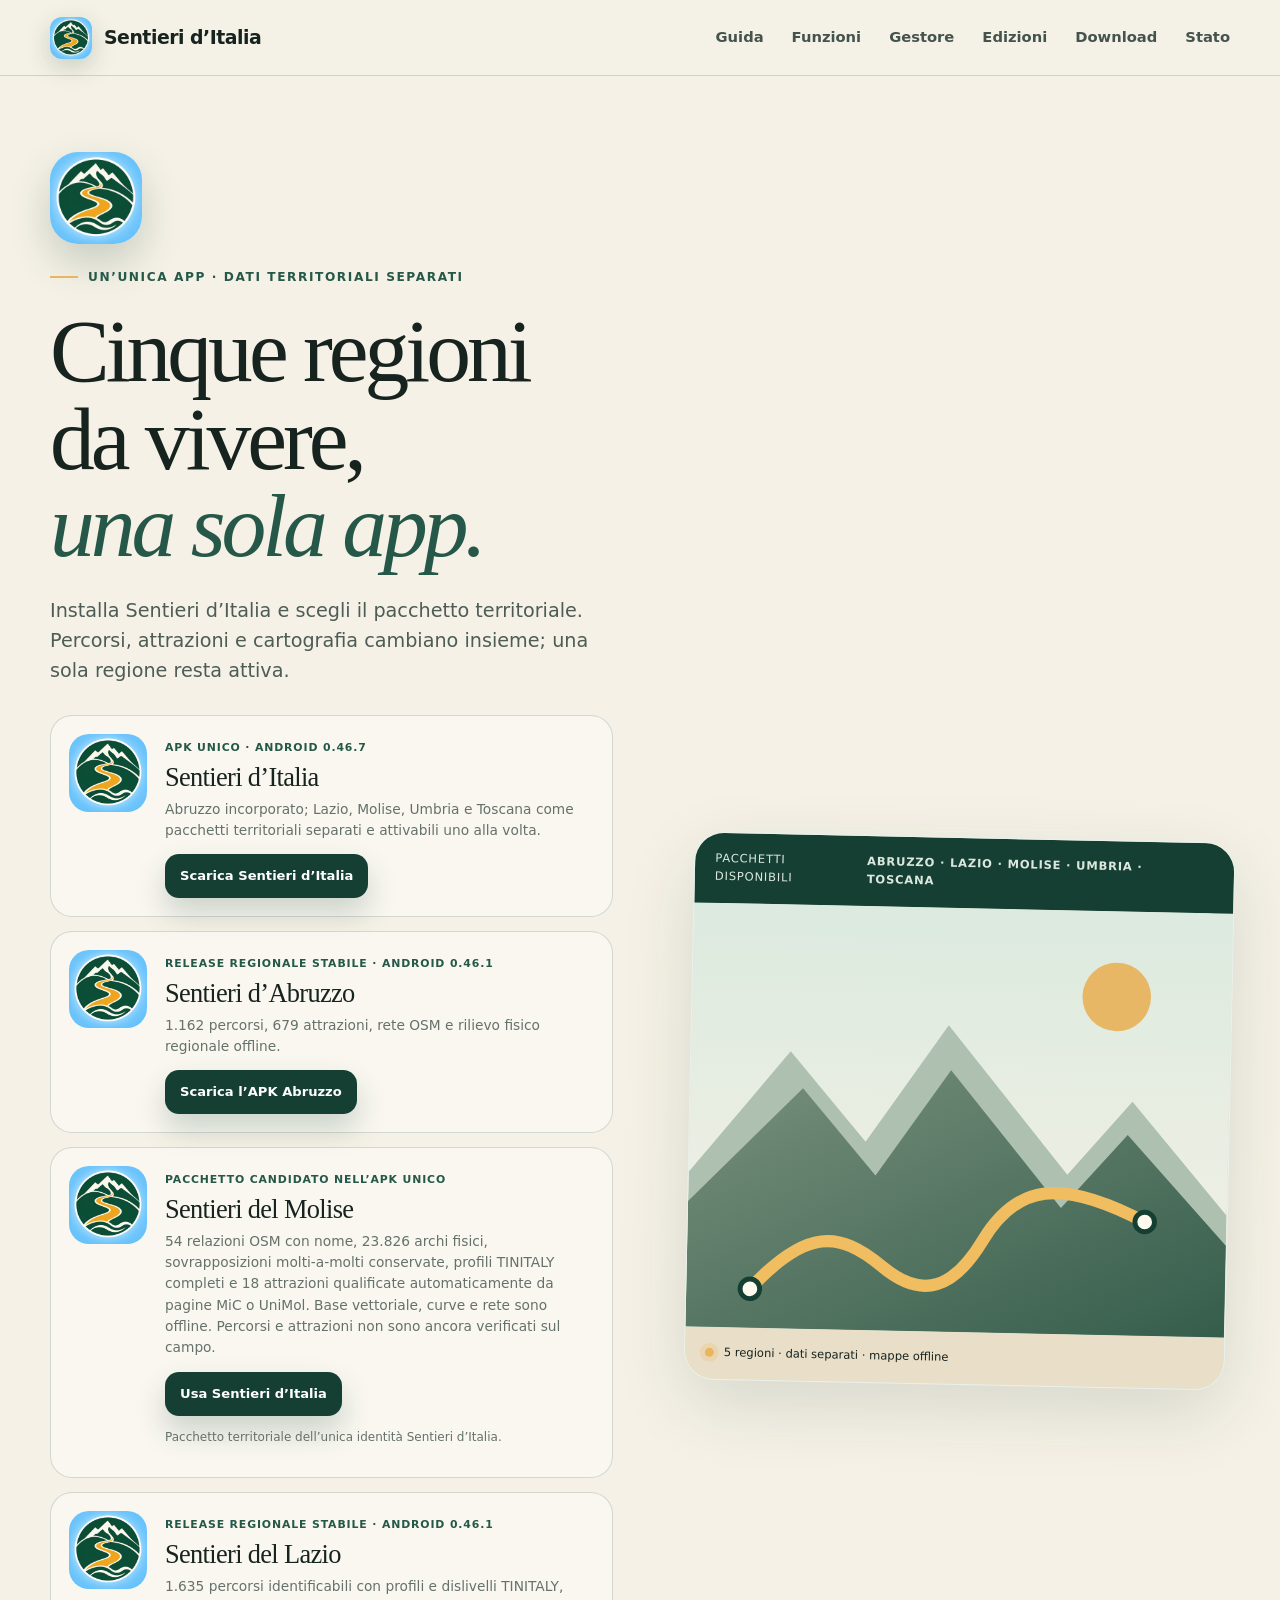
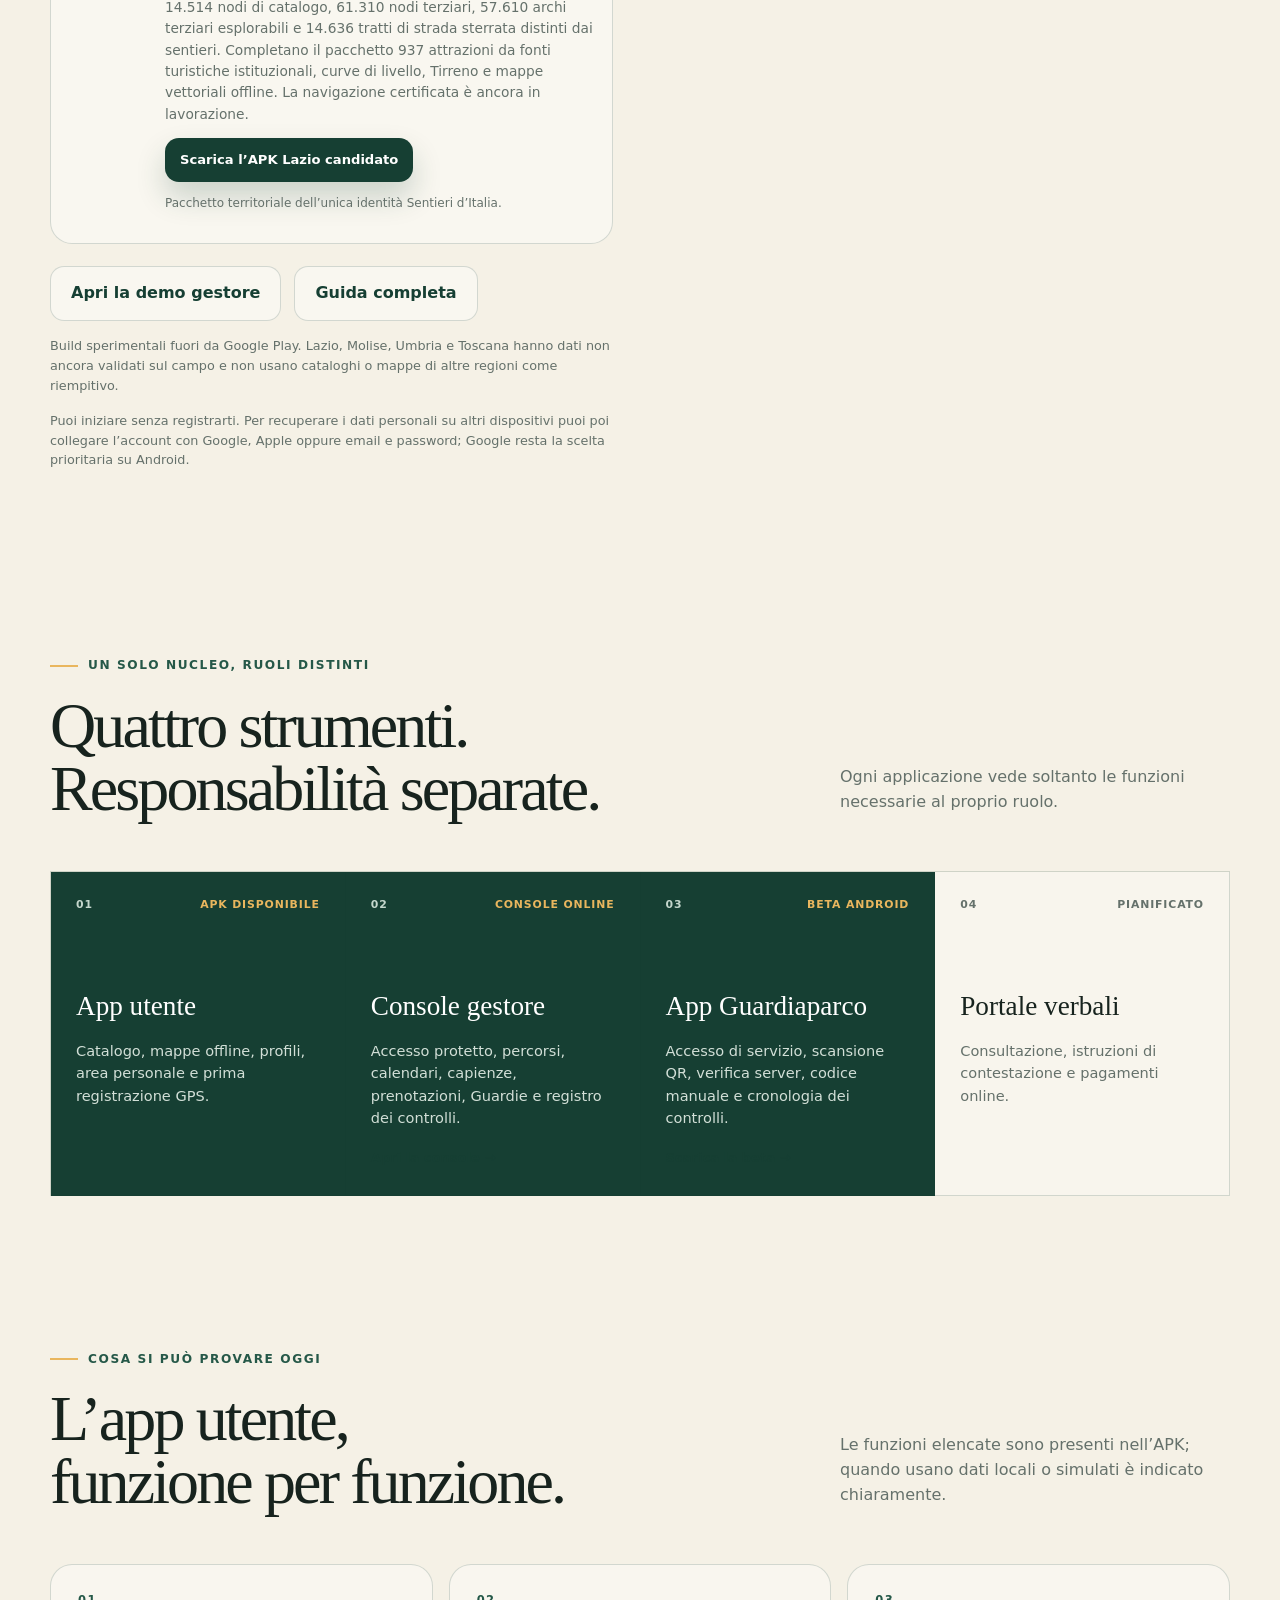
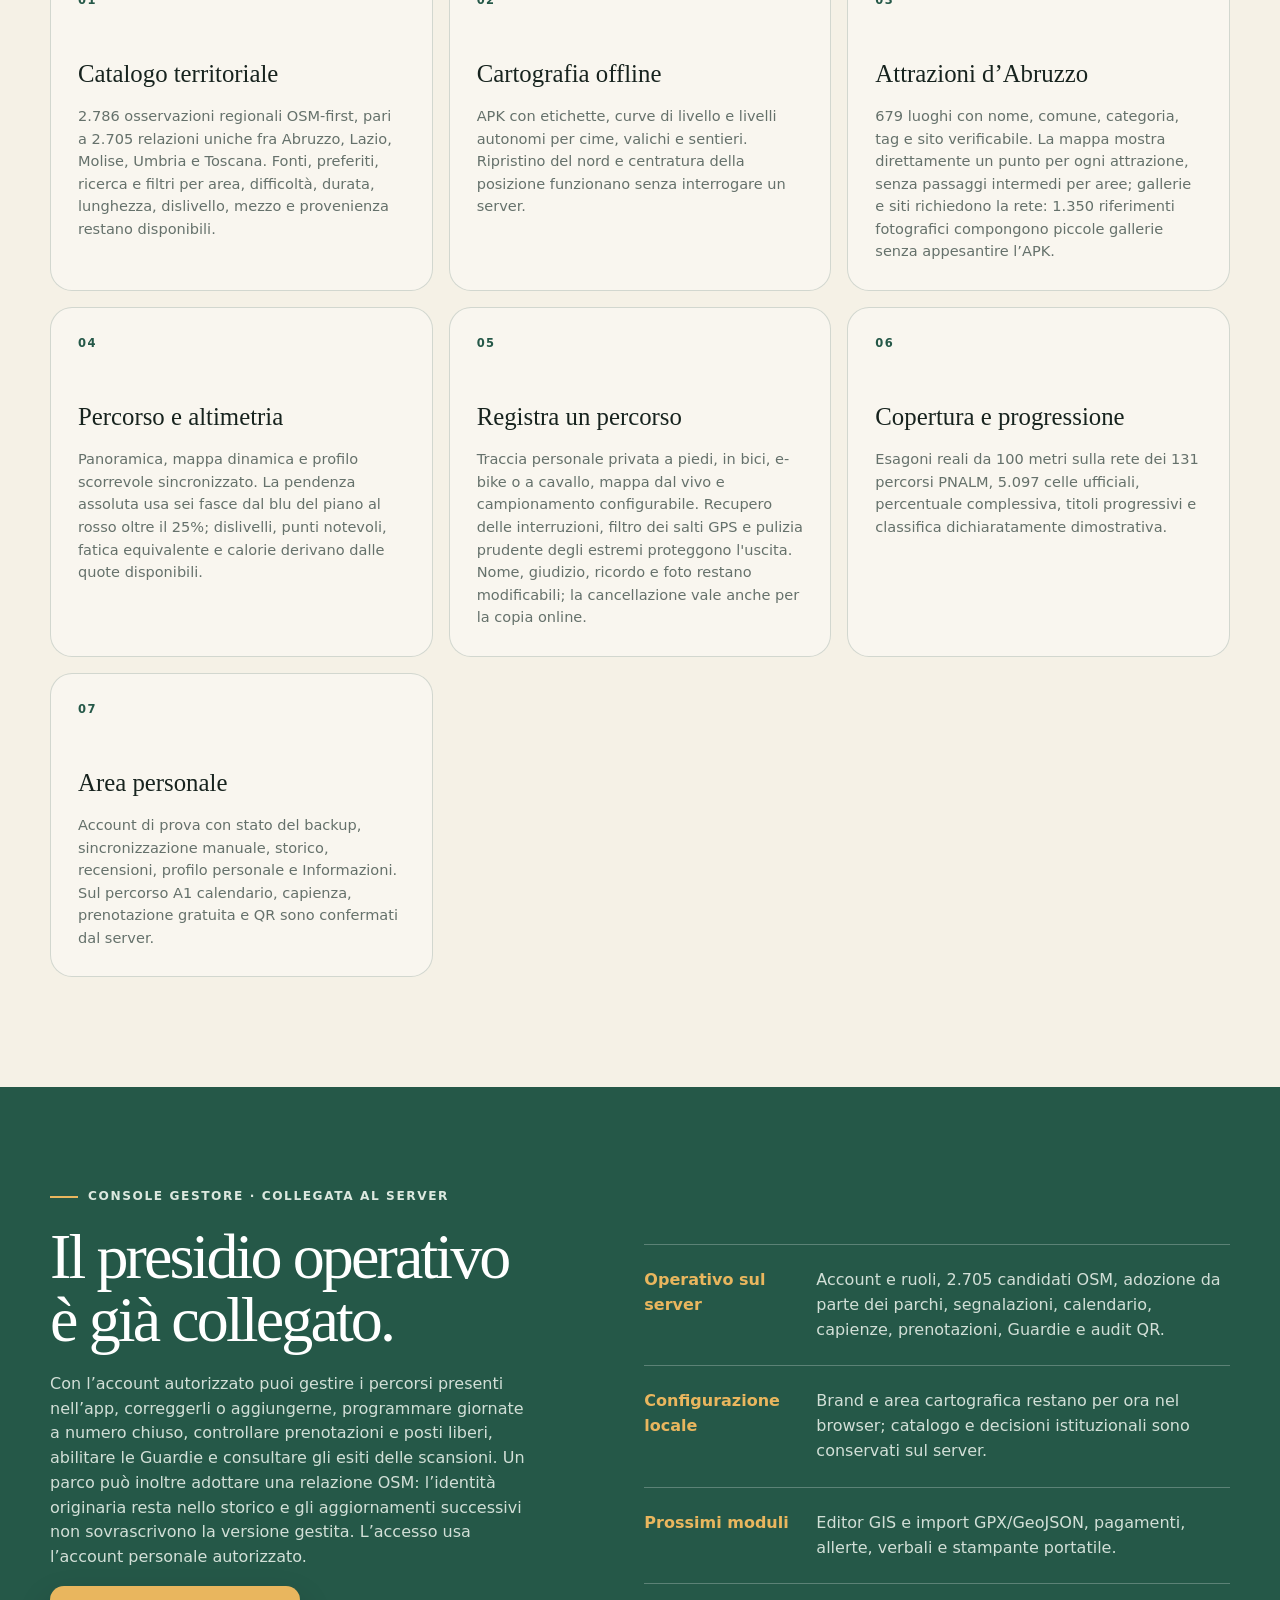
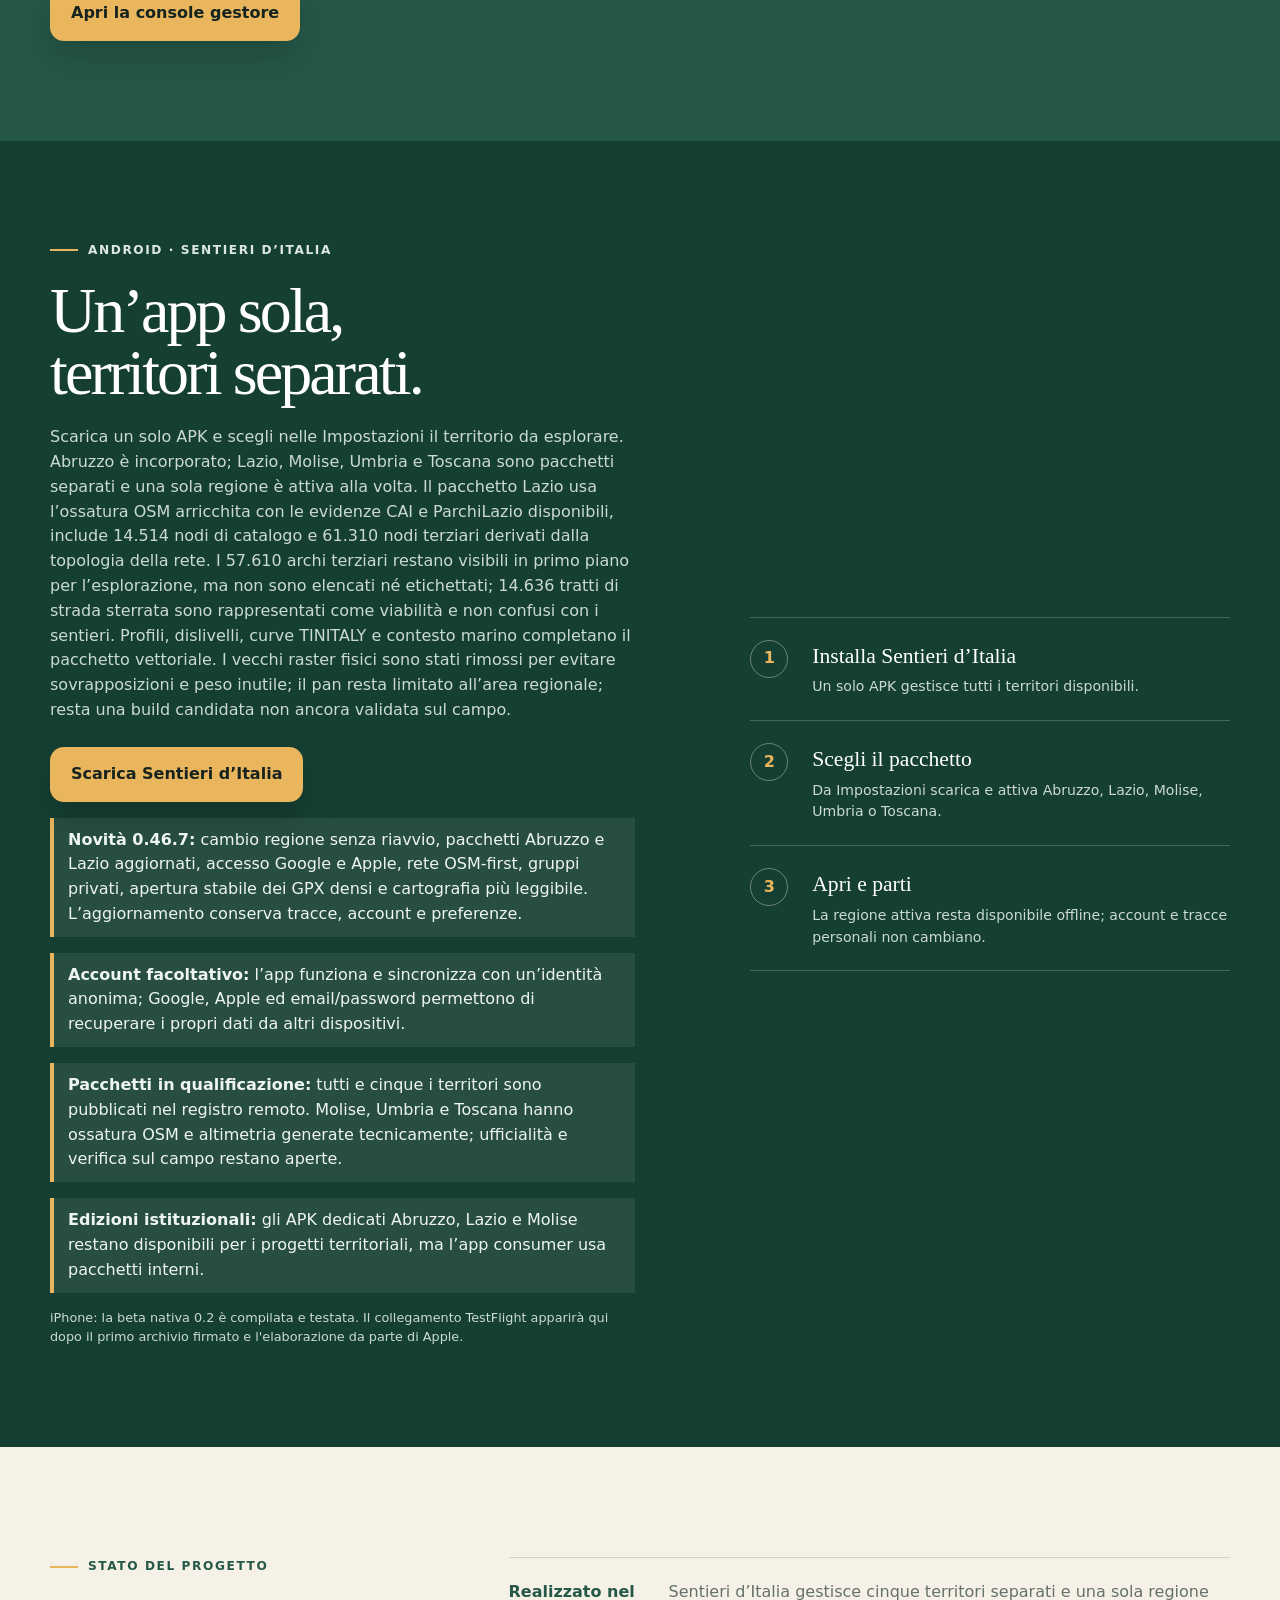
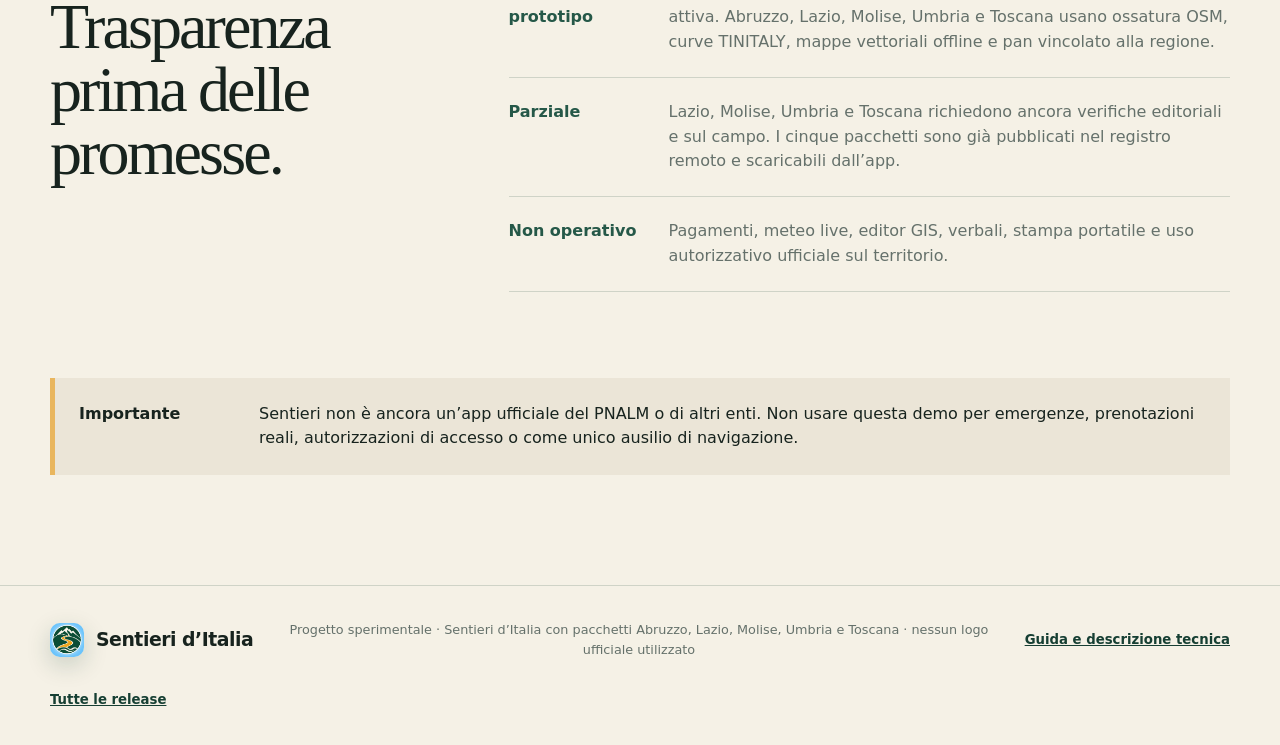
==== commit 58187085: "docs: update national OSM catalog status" ====
--- a/index.html
+++ b/index.html
@@ -66,7 +66,7 @@
               <div>
                 <span>Pacchetto candidato nell’APK unico</span>
                 <h2>Sentieri del Molise</h2>
-                <p>136 identità OSM candidate, 18.553 archi fisici, 30.066 nodi, 8.338 piste carrabili, profili TINITALY completi e 18 attrazioni corroborate automaticamente da pagine MiC o UniMol. Base vettoriale, curve e rete sono offline. Percorsi e attrazioni non sono ancora validati da un gestore o verificati sul campo.</p>
+                <p>54 relazioni OSM con nome, 23.826 archi fisici, sovrapposizioni molti-a-molti conservate, profili TINITALY completi e 18 attrazioni qualificate automaticamente da pagine MiC o UniMol. Base vettoriale, curve e rete sono offline. Percorsi e attrazioni non sono ancora verificati sul campo.</p>
                 <a class="button primary" href="#download">Usa Sentieri d’Italia</a>
                 <p class="icon-variants">Pacchetto territoriale dell’unica identità Sentieri d’Italia.</p>
               </div>
@@ -163,7 +163,7 @@
         <div class="feature-grid">
           <article class="feature-card">
             <span>01</span><h3>Catalogo territoriale</h3>
-            <p>1.162 percorsi canonici abruzzesi, 339 identità CAI documentate, fonti conservate, preferiti, ricerca e filtri per area, difficoltà, durata, lunghezza, dislivello, mezzo e provenienza.</p>
+            <p>2.786 osservazioni regionali OSM-first, pari a 2.705 relazioni uniche fra Abruzzo, Lazio, Molise, Umbria e Toscana. Fonti, preferiti, ricerca e filtri per area, difficoltà, durata, lunghezza, dislivello, mezzo e provenienza restano disponibili.</p>
           </article>
           <article class="feature-card">
             <span>02</span><h3>Cartografia offline</h3>
@@ -200,13 +200,15 @@
             <p>
               Con l’account autorizzato puoi gestire i percorsi presenti nell’app, correggerli o aggiungerne,
               programmare giornate a numero chiuso, controllare prenotazioni e posti liberi, abilitare le
-              Guardie e consultare gli esiti delle scansioni. L’accesso usa l’account personale autorizzato.
+              Guardie e consultare gli esiti delle scansioni. Un parco può inoltre adottare una relazione OSM:
+              l’identità originaria resta nello storico e gli aggiornamenti successivi non sovrascrivono la versione gestita.
+              L’accesso usa l’account personale autorizzato.
             </p>
             <a class="button warm" href="gestore/">Apri la console gestore</a>
           </div>
           <div class="manager-status">
-            <article><strong>Operativo sul server</strong><p>Account e ruoli, catalogo percorsi, calendario, capienze, prenotazioni, abilitazione Guardie e audit dei controlli QR.</p></article>
-            <article><strong>Configurazione locale</strong><p>Brand, area cartografica e decisioni della coda duplicati/varianti restano per ora nel browser.</p></article>
+            <article><strong>Operativo sul server</strong><p>Account e ruoli, 2.705 candidati OSM, adozione da parte dei parchi, segnalazioni, calendario, capienze, prenotazioni, Guardie e audit QR.</p></article>
+            <article><strong>Configurazione locale</strong><p>Brand e area cartografica restano per ora nel browser; catalogo e decisioni istituzionali sono conservati sul server.</p></article>
             <article><strong>Prossimi moduli</strong><p>Editor GIS e import GPX/GeoJSON, pagamenti, allerte, verbali e stampante portatile.</p></article>
           </div>
         </div>
@@ -232,7 +234,7 @@
             </div>
             <p class="migration-note"><strong>Novità 0.46.7:</strong> cambio regione senza riavvio, pacchetti Abruzzo e Lazio aggiornati, accesso Google e Apple, rete OSM-first, gruppi privati, apertura stabile dei GPX densi e cartografia più leggibile. L’aggiornamento conserva tracce, account e preferenze.</p>
             <p class="migration-note"><strong>Account facoltativo:</strong> l’app funziona e sincronizza con un’identità anonima; Google, Apple ed email/password permettono di recuperare i propri dati da altri dispositivi.</p>
-            <p class="migration-note"><strong>Pacchetti in qualificazione:</strong> Molise, Umbria e Toscana hanno ossatura OSM e altimetria generate tecnicamente; ufficialità, continuità operativa e verifica sul campo restano aperte.</p>
+            <p class="migration-note"><strong>Pacchetti in qualificazione:</strong> tutti e cinque i territori sono pubblicati nel registro remoto. Molise, Umbria e Toscana hanno ossatura OSM e altimetria generate tecnicamente; ufficialità e verifica sul campo restano aperte.</p>
             <p class="migration-note"><strong>Edizioni istituzionali:</strong> gli APK dedicati Abruzzo, Lazio e Molise restano disponibili per i progetti territoriali, ma l’app consumer usa pacchetti interni.</p>
             <p class="microcopy">
               iPhone: la beta nativa 0.2 è compilata e testata. Il collegamento TestFlight apparirà
@@ -254,7 +256,7 @@
         </div>
         <div class="status-grid">
           <article><strong>Realizzato nel prototipo</strong><p>Sentieri d’Italia gestisce cinque territori separati e una sola regione attiva. Abruzzo, Lazio, Molise, Umbria e Toscana usano ossatura OSM, curve TINITALY, mappe vettoriali offline e pan vincolato alla regione.</p></article>
-          <article><strong>Parziale</strong><p>Lazio, Molise, Umbria e Toscana richiedono ancora verifiche editoriali e sul campo; i pacchetti Umbria e Toscana devono inoltre essere pubblicati nel registro remoto prima del download dall’app.</p></article>
+          <article><strong>Parziale</strong><p>Lazio, Molise, Umbria e Toscana richiedono ancora verifiche editoriali e sul campo. I cinque pacchetti sono già pubblicati nel registro remoto e scaricabili dall’app.</p></article>
           <article><strong>Non operativo</strong><p>Pagamenti, meteo live, editor GIS, verbali, stampa portatile e uso autorizzativo ufficiale sul territorio.</p></article>
         </div>
         <div class="notice">
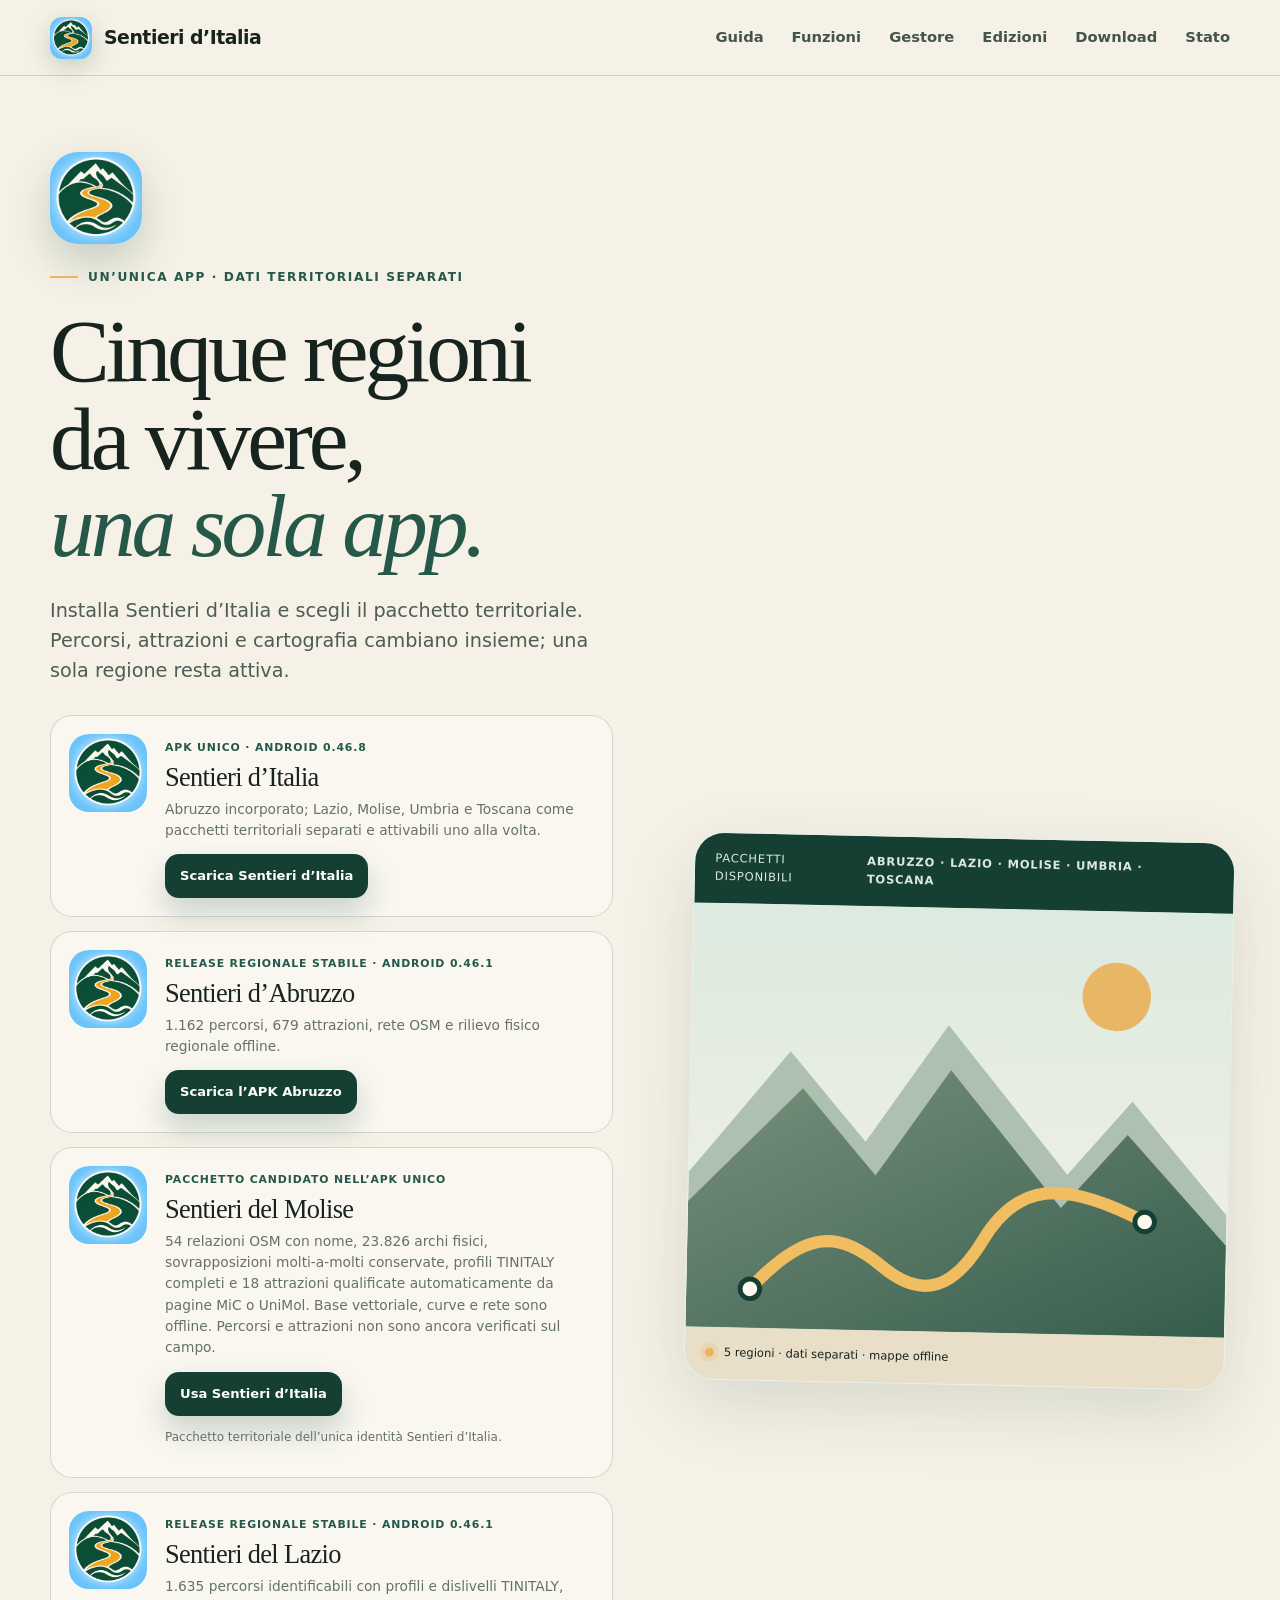
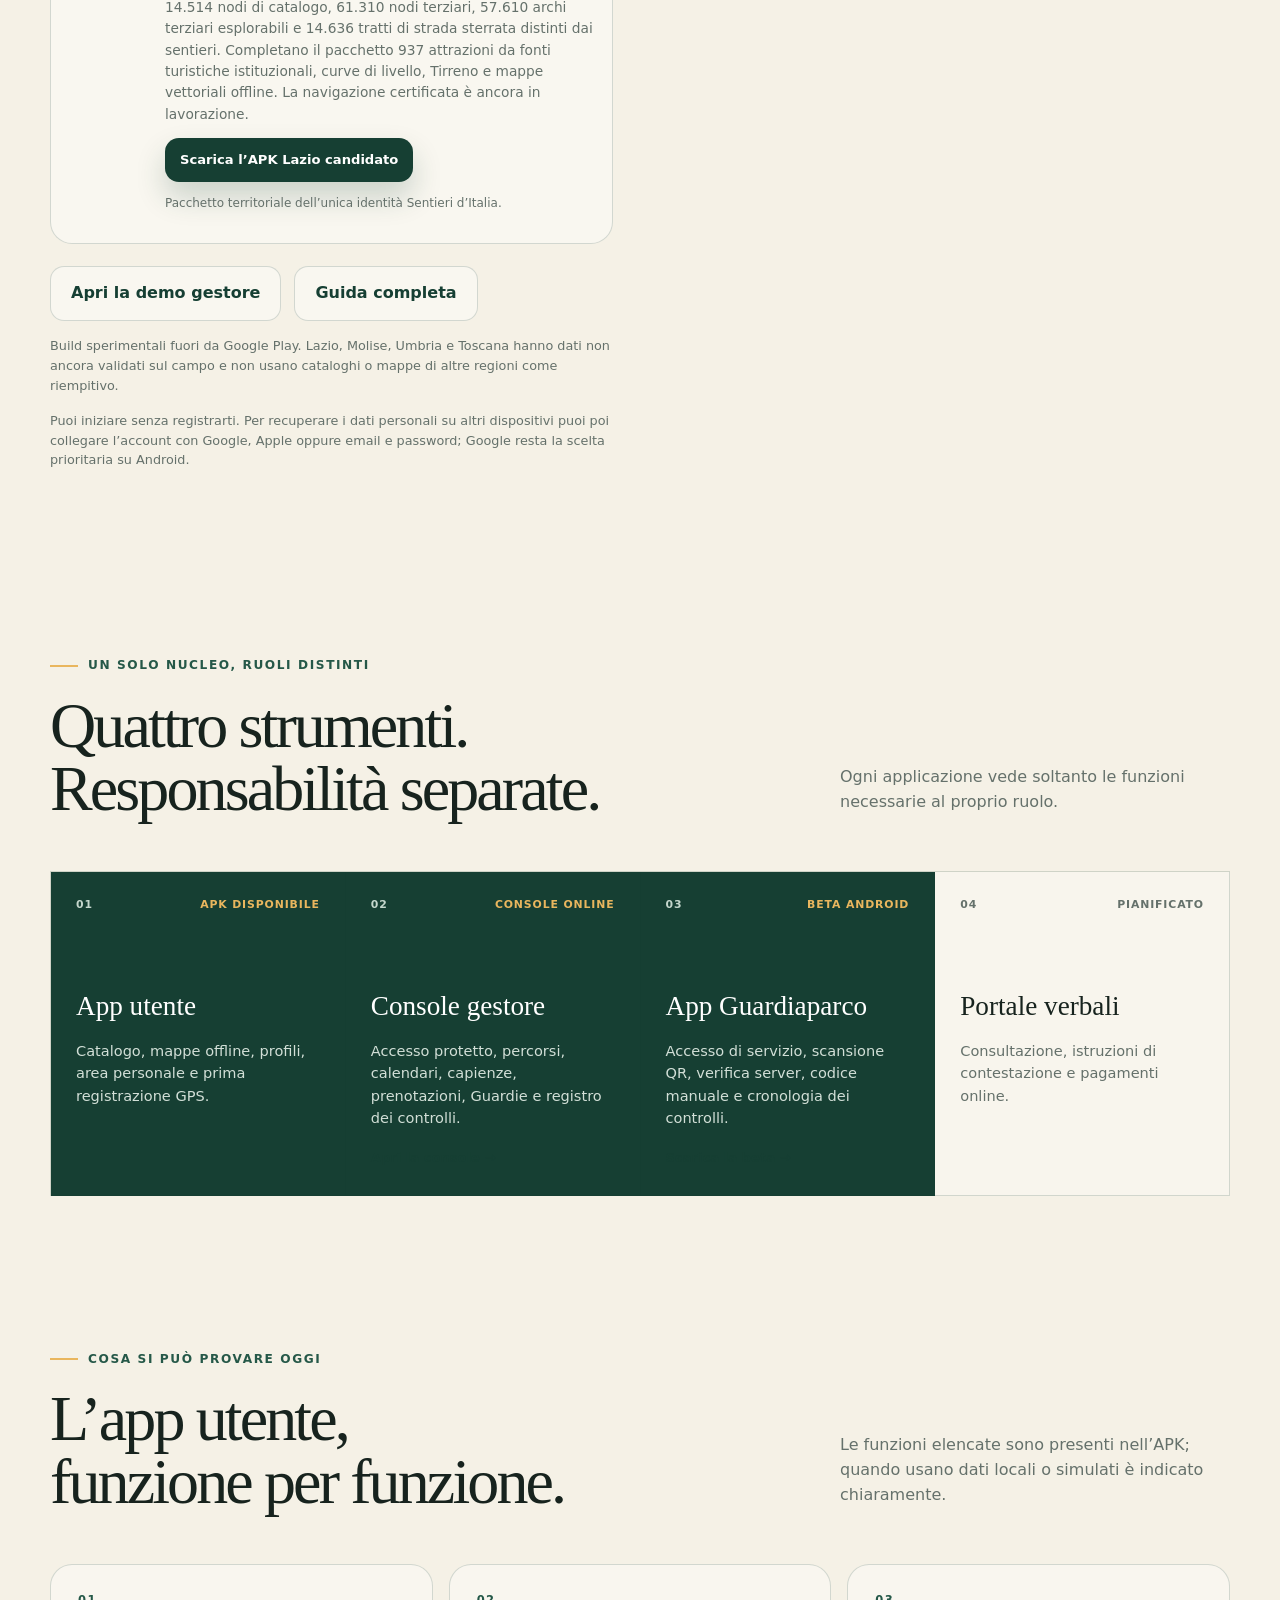
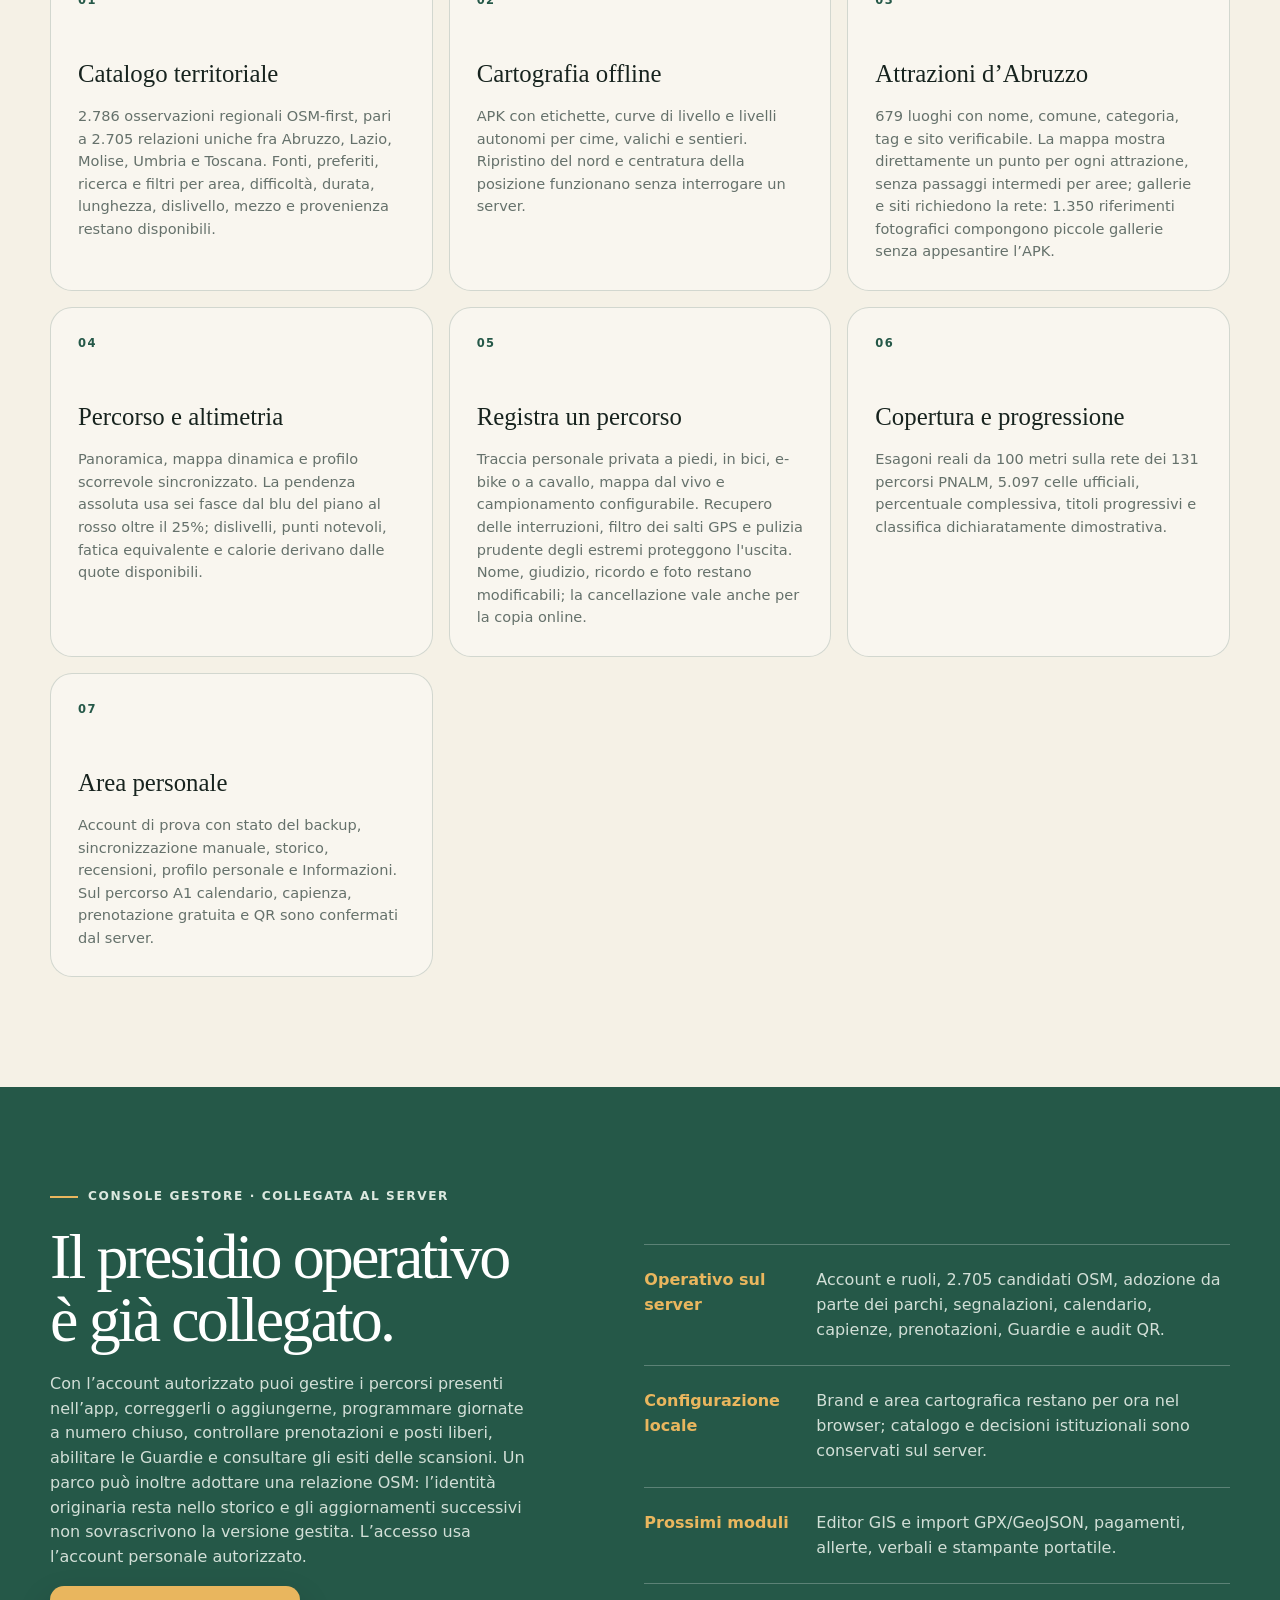
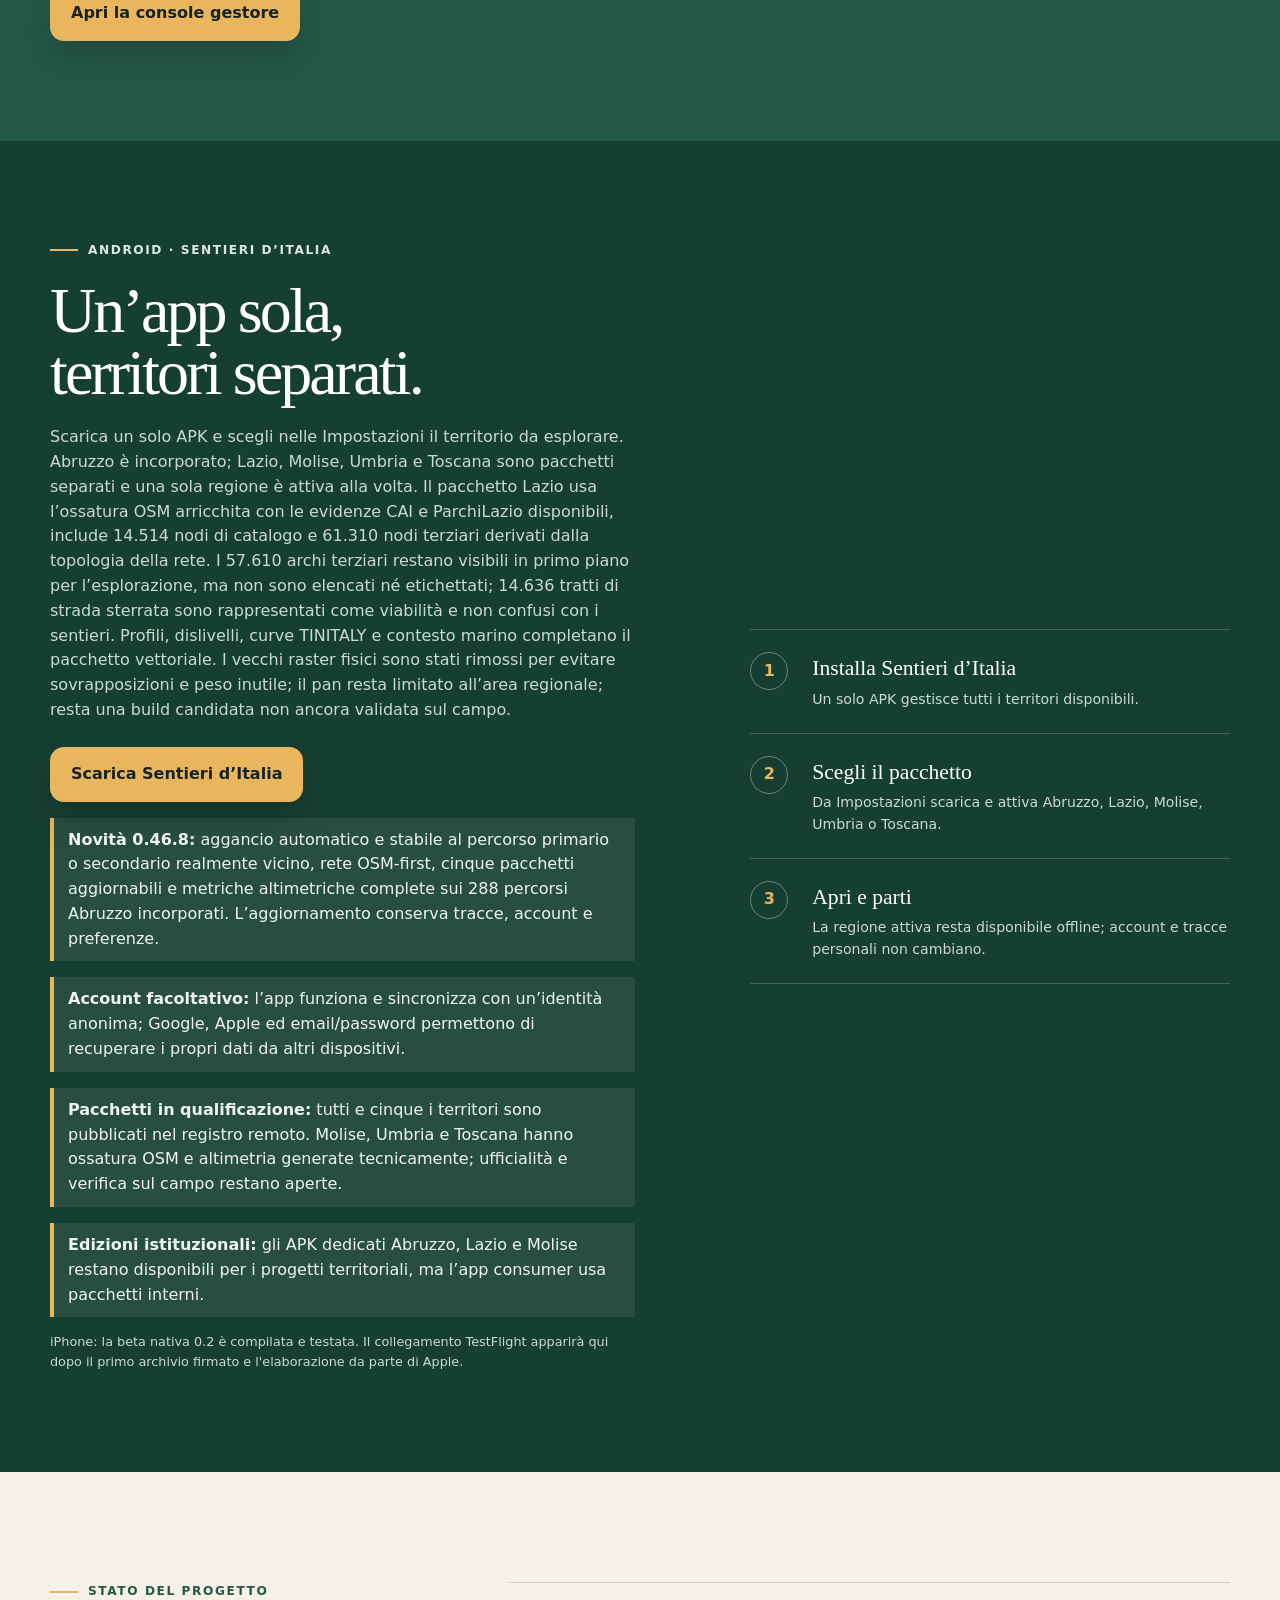
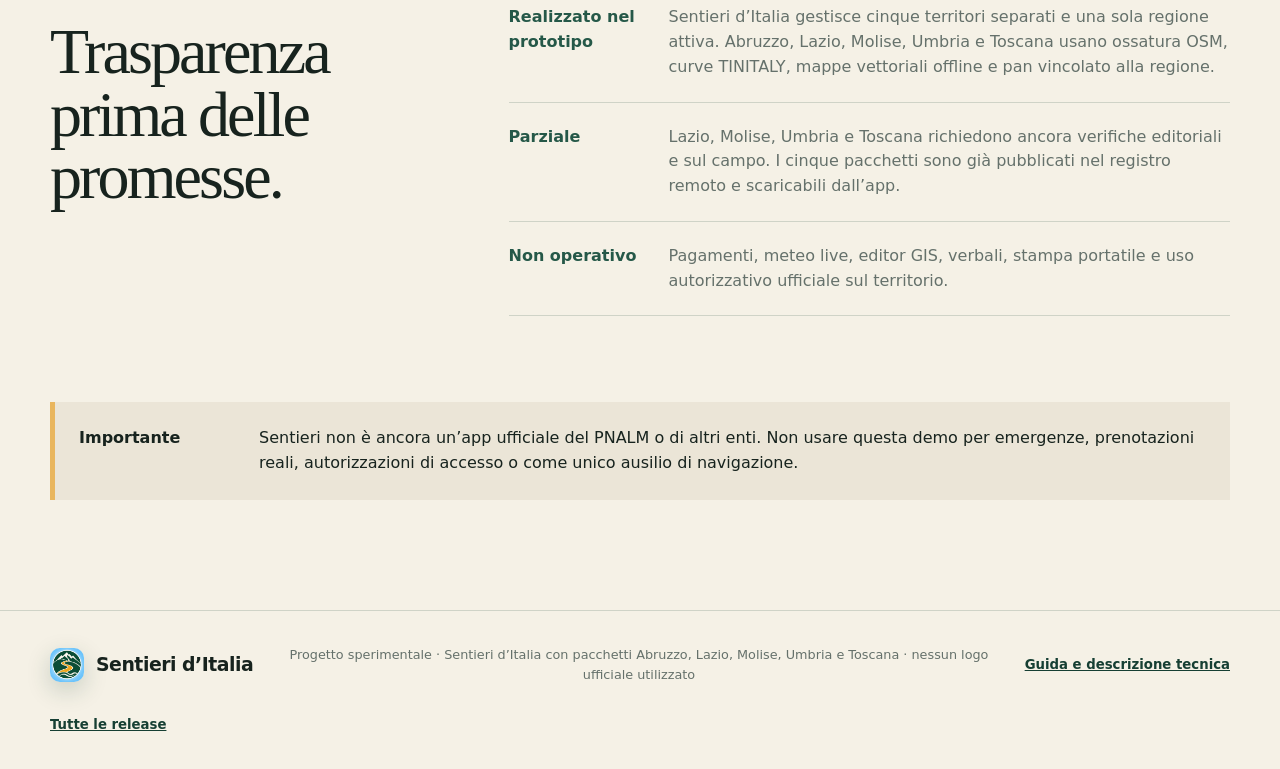
==== commit b46db43f: "release: publish Sentieri Italia 0.46.8" ====
--- a/index.html
+++ b/index.html
@@ -46,10 +46,10 @@
             <article class="edition-card available">
               <img src="assets/sentieri-italia-mark.png" alt="" />
               <div>
-                <span>APK unico · Android 0.46.7</span>
+                <span>APK unico · Android 0.46.8</span>
                 <h2>Sentieri d’Italia</h2>
                 <p>Abruzzo incorporato; Lazio, Molise, Umbria e Toscana come pacchetti territoriali separati e attivabili uno alla volta.</p>
-                <a class="button primary" href="https://github.com/GuidoGentile/sentieri-download/releases/latest/download/Sentieri-d-Italia-0.46.7-arm64.apk">Scarica Sentieri d’Italia</a>
+                <a class="button primary" href="https://github.com/GuidoGentile/sentieri-download/releases/latest/download/Sentieri-d-Italia-0.46.8-arm64.apk">Scarica Sentieri d’Italia</a>
               </div>
             </article>
             <article class="edition-card available">
@@ -229,10 +229,10 @@
             <div class="actions migration-actions">
               <a
                 class="button warm"
-                href="https://github.com/GuidoGentile/sentieri-download/releases/latest/download/Sentieri-d-Italia-0.46.7-arm64.apk"
+                href="https://github.com/GuidoGentile/sentieri-download/releases/latest/download/Sentieri-d-Italia-0.46.8-arm64.apk"
               >Scarica Sentieri d’Italia</a>
             </div>
-            <p class="migration-note"><strong>Novità 0.46.7:</strong> cambio regione senza riavvio, pacchetti Abruzzo e Lazio aggiornati, accesso Google e Apple, rete OSM-first, gruppi privati, apertura stabile dei GPX densi e cartografia più leggibile. L’aggiornamento conserva tracce, account e preferenze.</p>
+            <p class="migration-note"><strong>Novità 0.46.8:</strong> aggancio automatico e stabile al percorso primario o secondario realmente vicino, rete OSM-first, cinque pacchetti aggiornabili e metriche altimetriche complete sui 288 percorsi Abruzzo incorporati. L’aggiornamento conserva tracce, account e preferenze.</p>
             <p class="migration-note"><strong>Account facoltativo:</strong> l’app funziona e sincronizza con un’identità anonima; Google, Apple ed email/password permettono di recuperare i propri dati da altri dispositivi.</p>
             <p class="migration-note"><strong>Pacchetti in qualificazione:</strong> tutti e cinque i territori sono pubblicati nel registro remoto. Molise, Umbria e Toscana hanno ossatura OSM e altimetria generate tecnicamente; ufficialità e verifica sul campo restano aperte.</p>
             <p class="migration-note"><strong>Edizioni istituzionali:</strong> gli APK dedicati Abruzzo, Lazio e Molise restano disponibili per i progetti territoriali, ma l’app consumer usa pacchetti interni.</p>
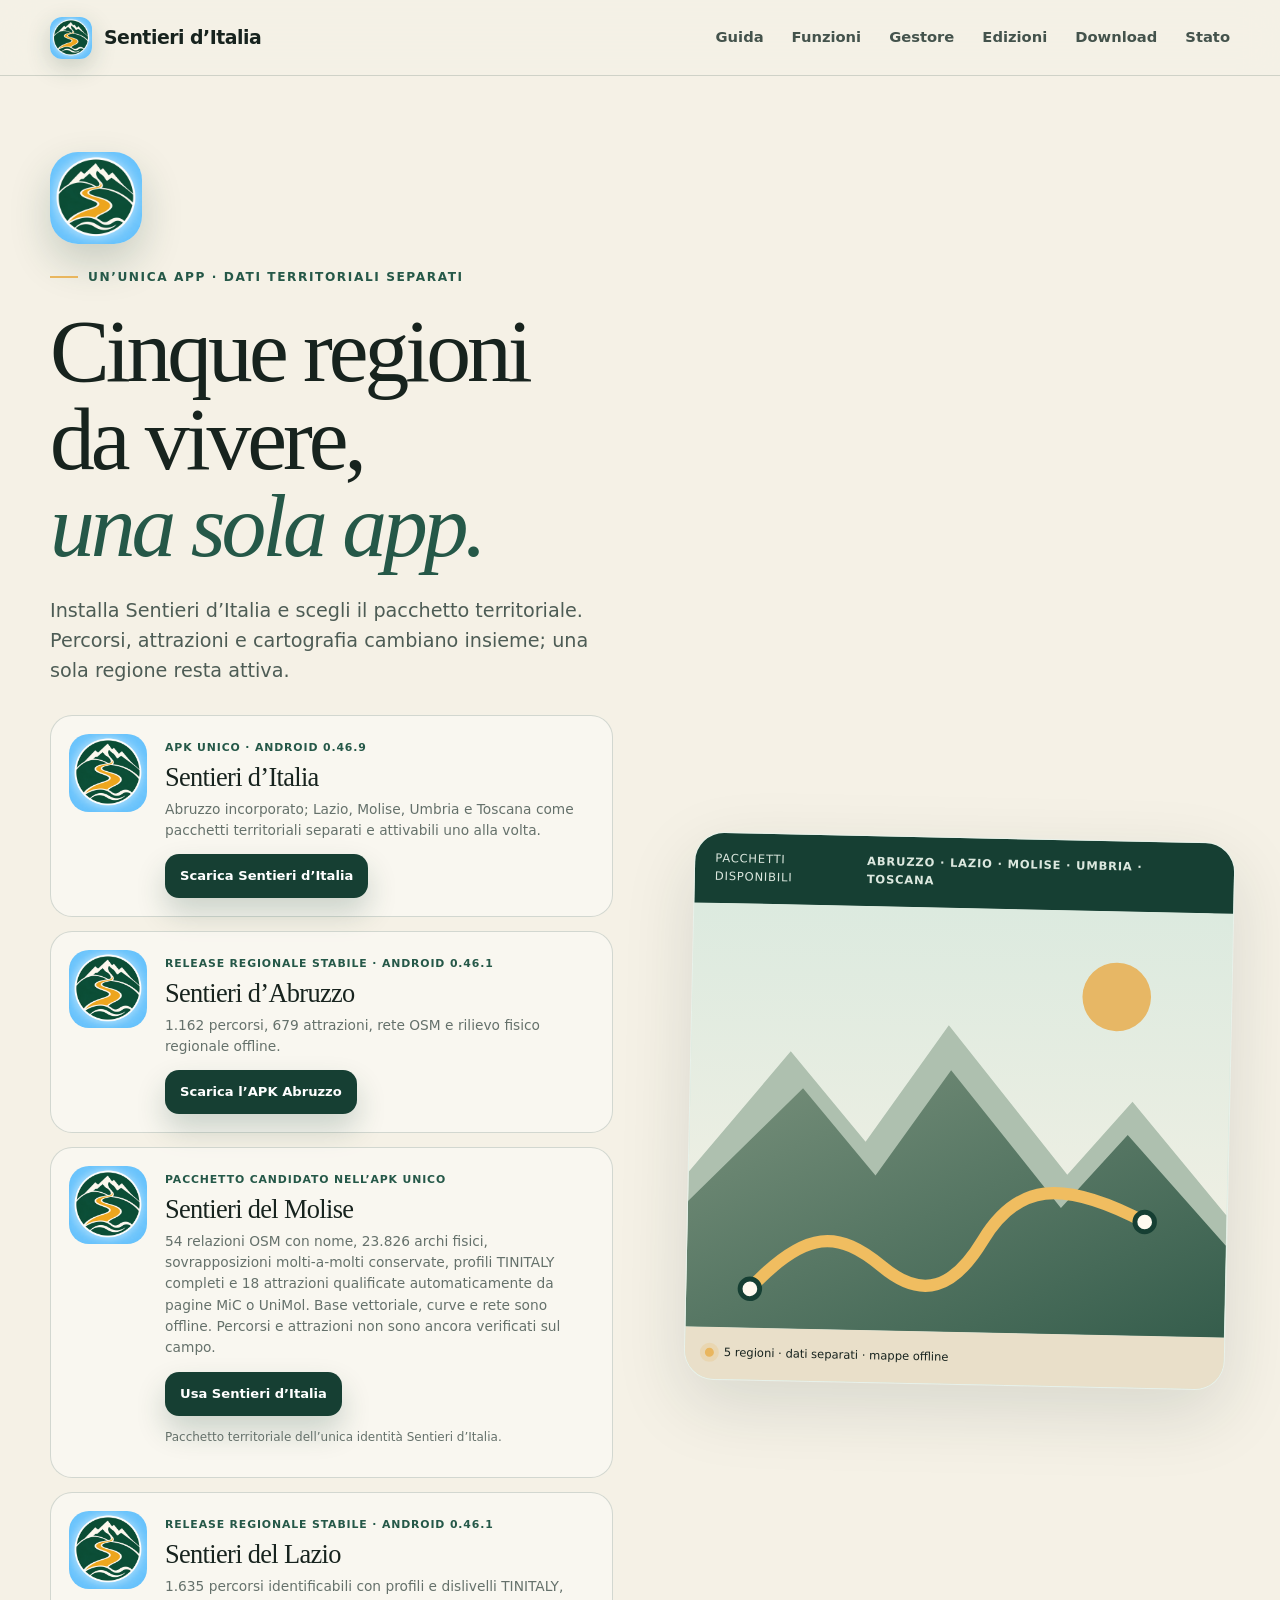
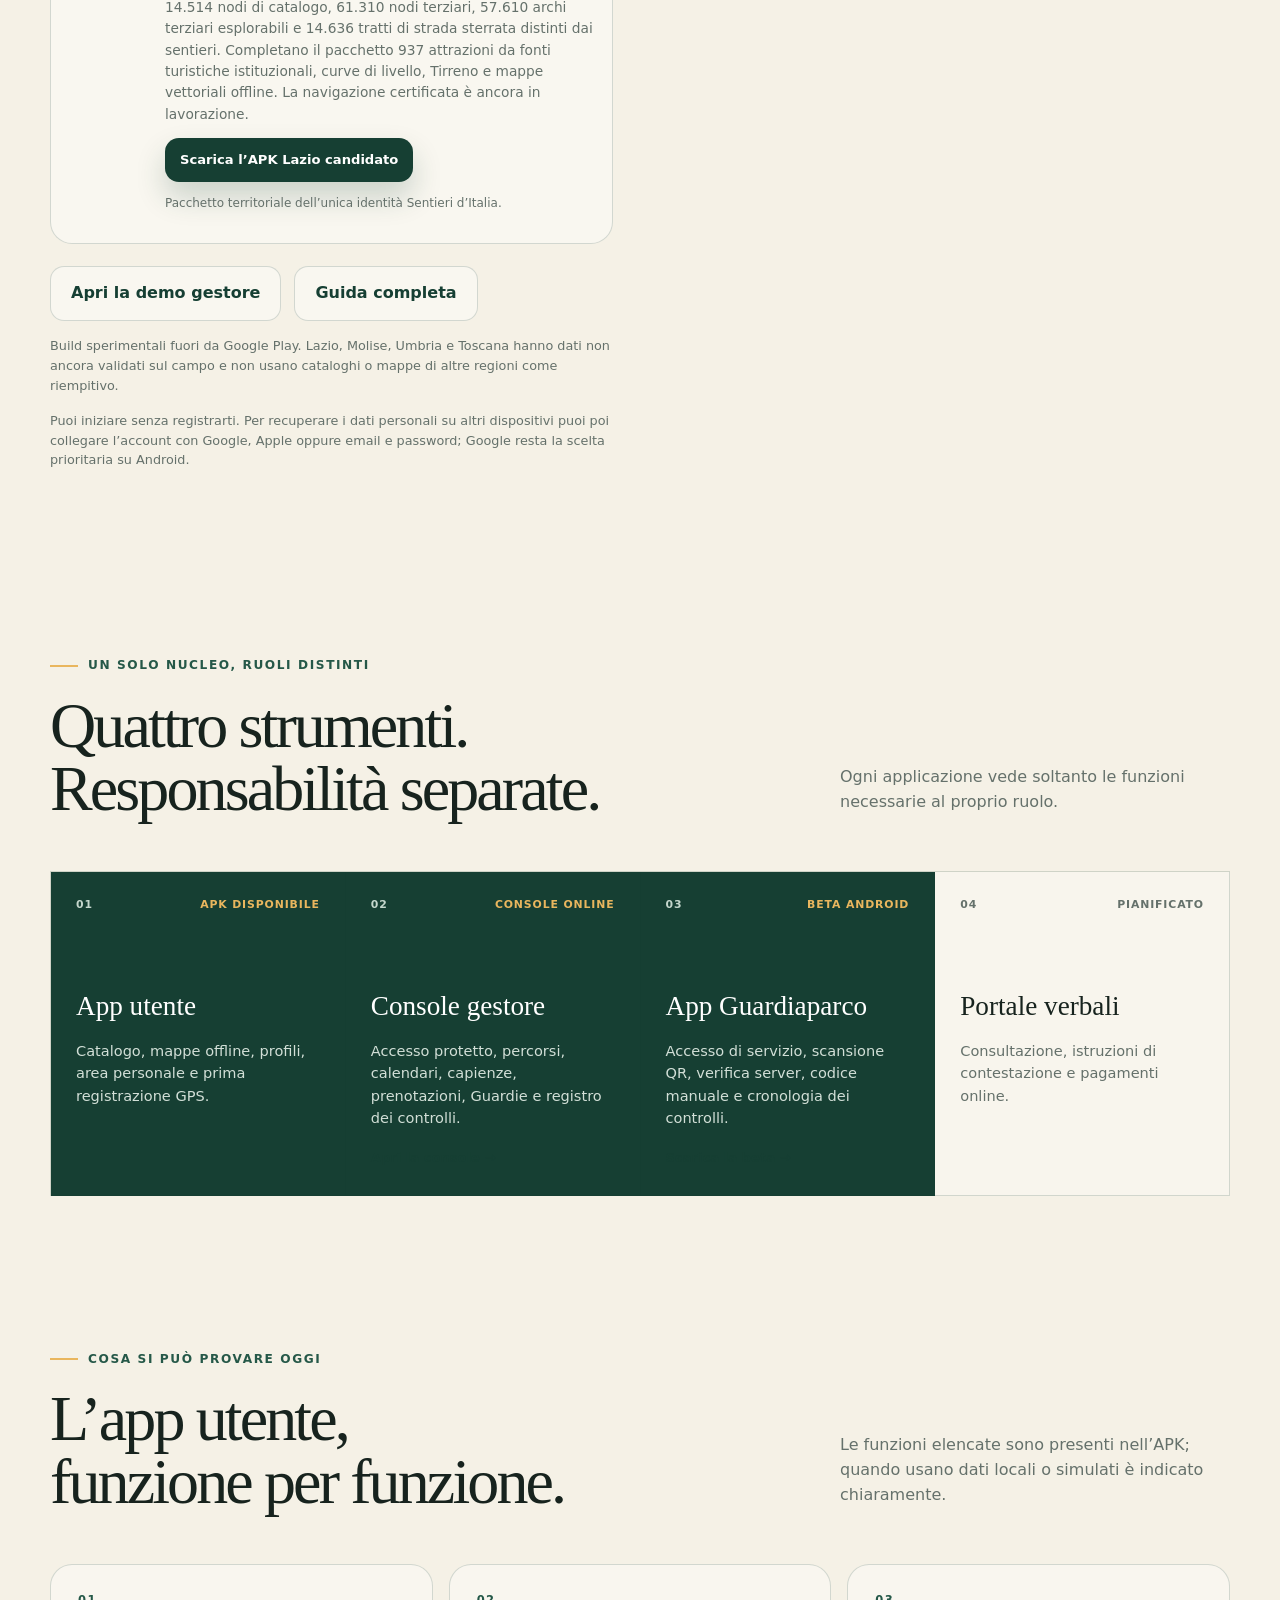
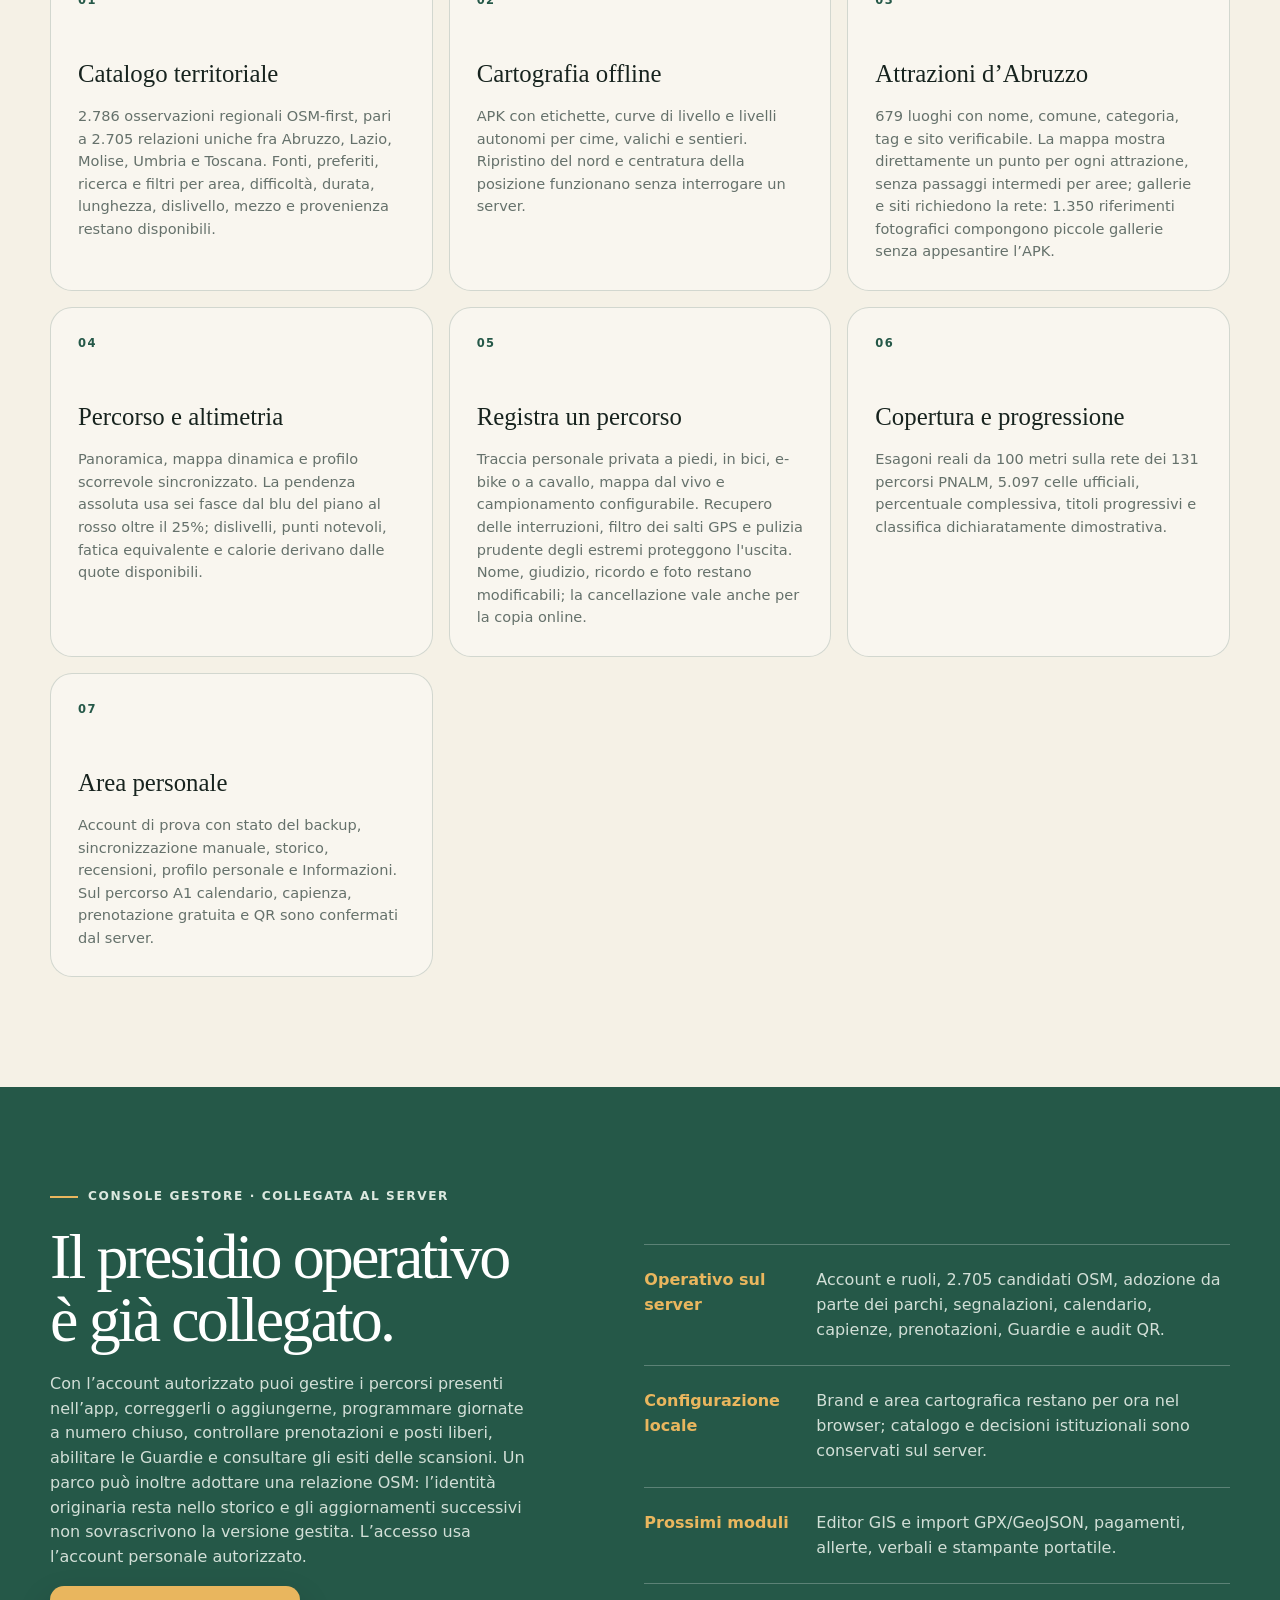
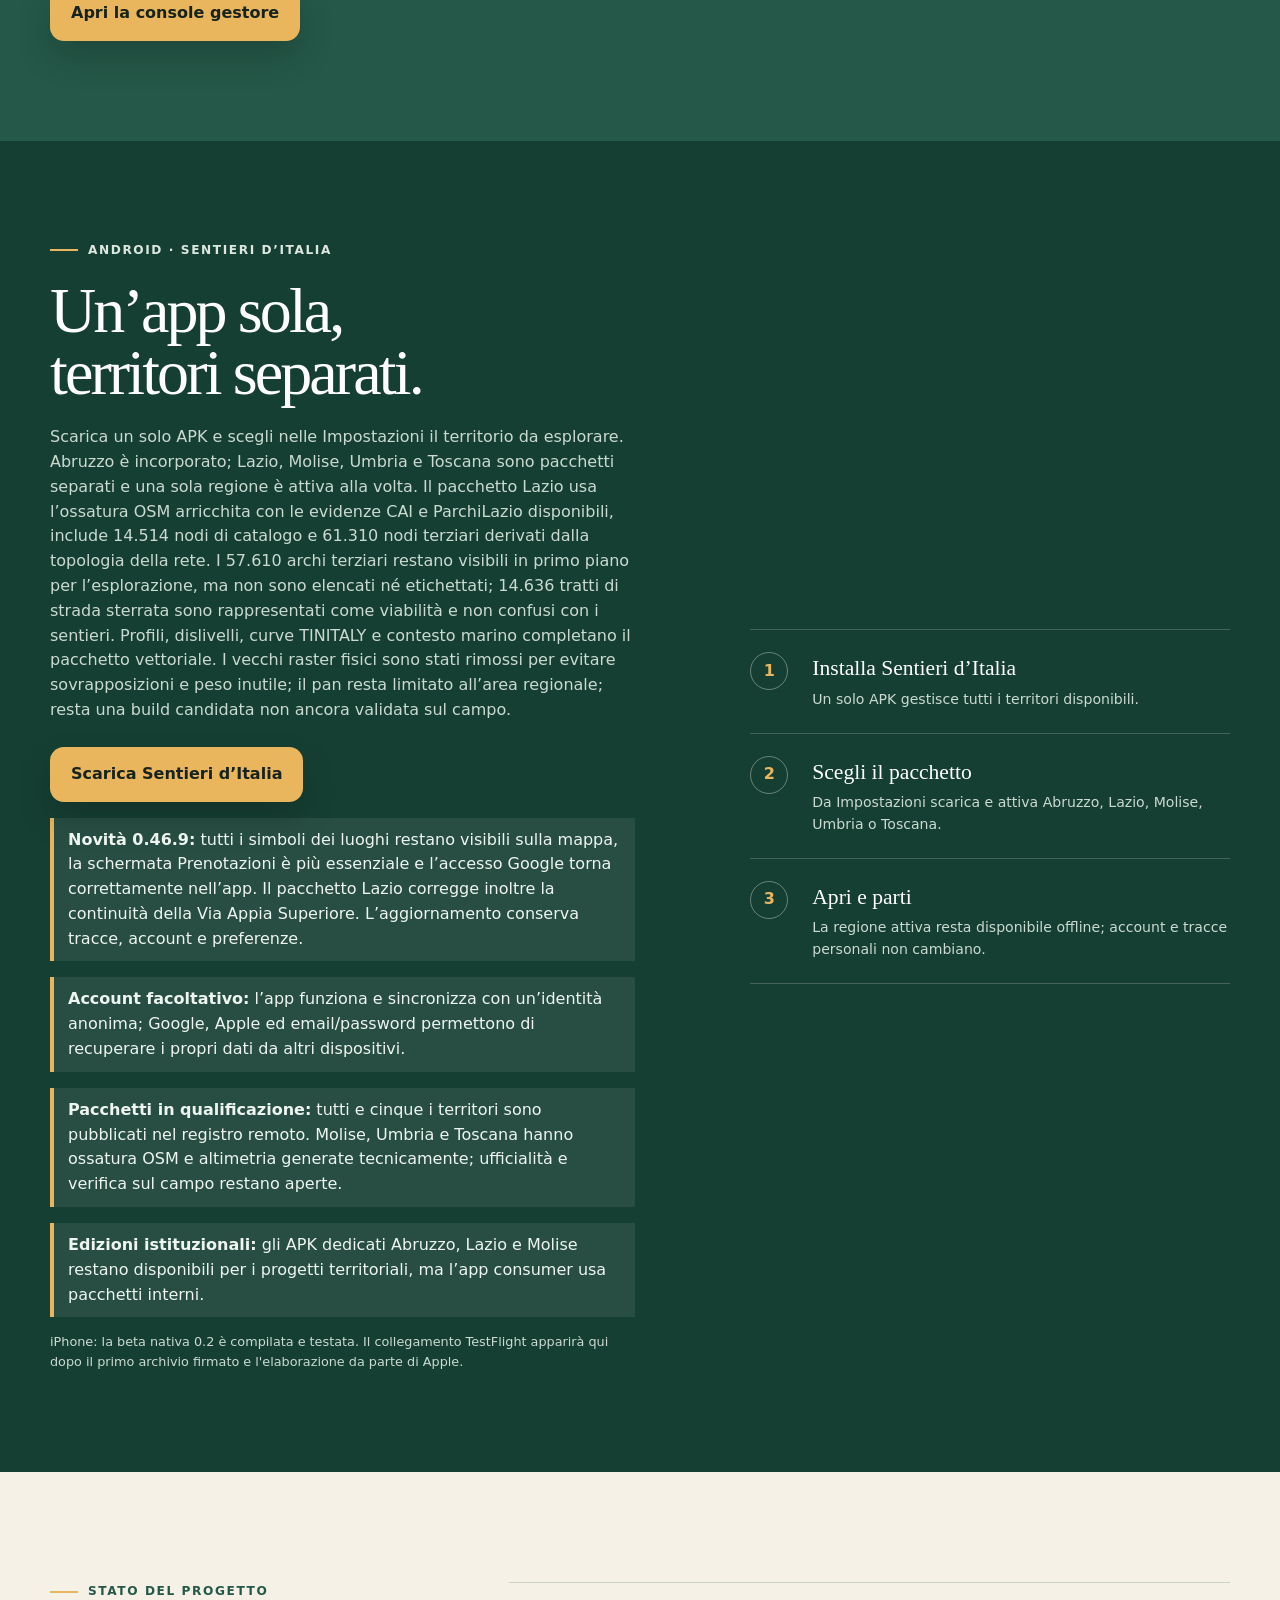
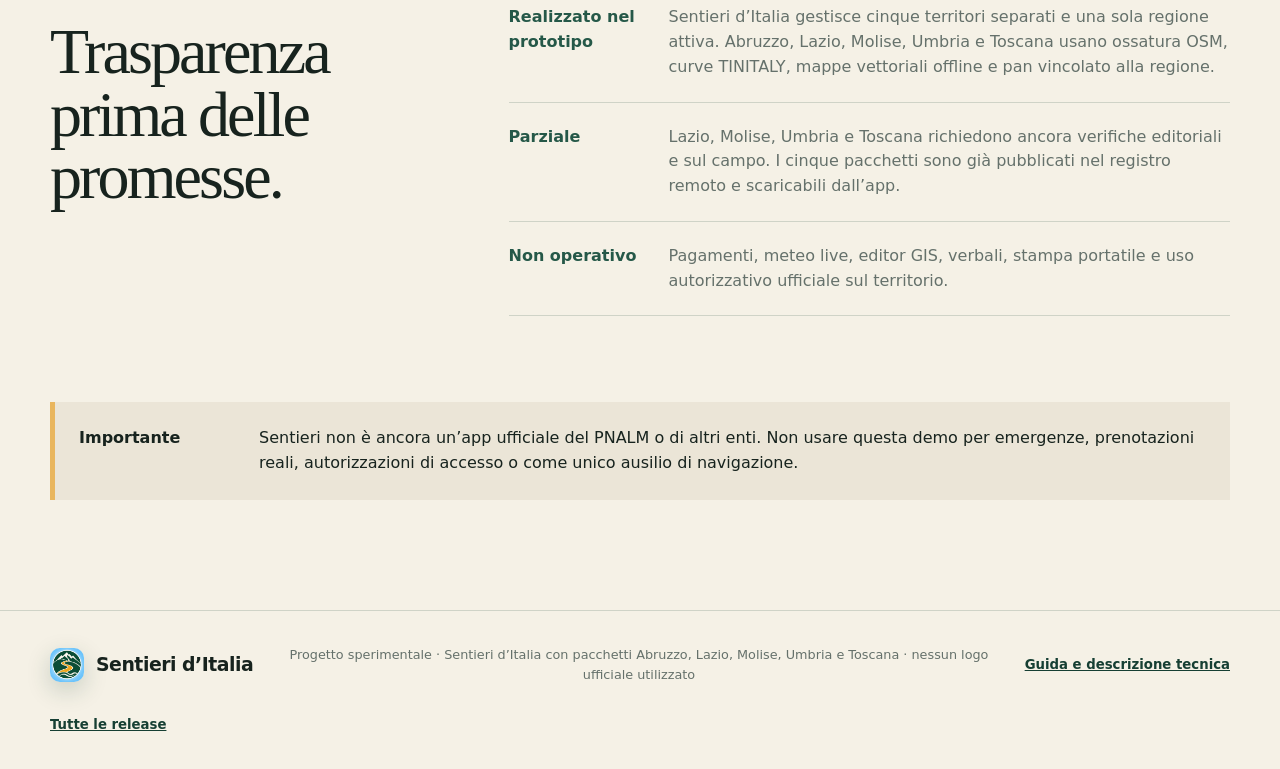
==== commit 32c54b1b: "Pubblica landing Sentieri 0.46.9" ====
--- a/index.html
+++ b/index.html
@@ -46,10 +46,10 @@
             <article class="edition-card available">
               <img src="assets/sentieri-italia-mark.png" alt="" />
               <div>
-                <span>APK unico · Android 0.46.8</span>
+                <span>APK unico · Android 0.46.9</span>
                 <h2>Sentieri d’Italia</h2>
                 <p>Abruzzo incorporato; Lazio, Molise, Umbria e Toscana come pacchetti territoriali separati e attivabili uno alla volta.</p>
-                <a class="button primary" href="https://github.com/GuidoGentile/sentieri-download/releases/latest/download/Sentieri-d-Italia-0.46.8-arm64.apk">Scarica Sentieri d’Italia</a>
+                <a class="button primary" href="https://github.com/GuidoGentile/sentieri-download/releases/latest/download/Sentieri-d-Italia-0.46.9-arm64.apk">Scarica Sentieri d’Italia</a>
               </div>
             </article>
             <article class="edition-card available">
@@ -229,10 +229,10 @@
             <div class="actions migration-actions">
               <a
                 class="button warm"
-                href="https://github.com/GuidoGentile/sentieri-download/releases/latest/download/Sentieri-d-Italia-0.46.8-arm64.apk"
+                href="https://github.com/GuidoGentile/sentieri-download/releases/latest/download/Sentieri-d-Italia-0.46.9-arm64.apk"
               >Scarica Sentieri d’Italia</a>
             </div>
-            <p class="migration-note"><strong>Novità 0.46.8:</strong> aggancio automatico e stabile al percorso primario o secondario realmente vicino, rete OSM-first, cinque pacchetti aggiornabili e metriche altimetriche complete sui 288 percorsi Abruzzo incorporati. L’aggiornamento conserva tracce, account e preferenze.</p>
+            <p class="migration-note"><strong>Novità 0.46.9:</strong> tutti i simboli dei luoghi restano visibili sulla mappa, la schermata Prenotazioni è più essenziale e l’accesso Google torna correttamente nell’app. Il pacchetto Lazio corregge inoltre la continuità della Via Appia Superiore. L’aggiornamento conserva tracce, account e preferenze.</p>
             <p class="migration-note"><strong>Account facoltativo:</strong> l’app funziona e sincronizza con un’identità anonima; Google, Apple ed email/password permettono di recuperare i propri dati da altri dispositivi.</p>
             <p class="migration-note"><strong>Pacchetti in qualificazione:</strong> tutti e cinque i territori sono pubblicati nel registro remoto. Molise, Umbria e Toscana hanno ossatura OSM e altimetria generate tecnicamente; ufficialità e verifica sul campo restano aperte.</p>
             <p class="migration-note"><strong>Edizioni istituzionali:</strong> gli APK dedicati Abruzzo, Lazio e Molise restano disponibili per i progetti territoriali, ma l’app consumer usa pacchetti interni.</p>
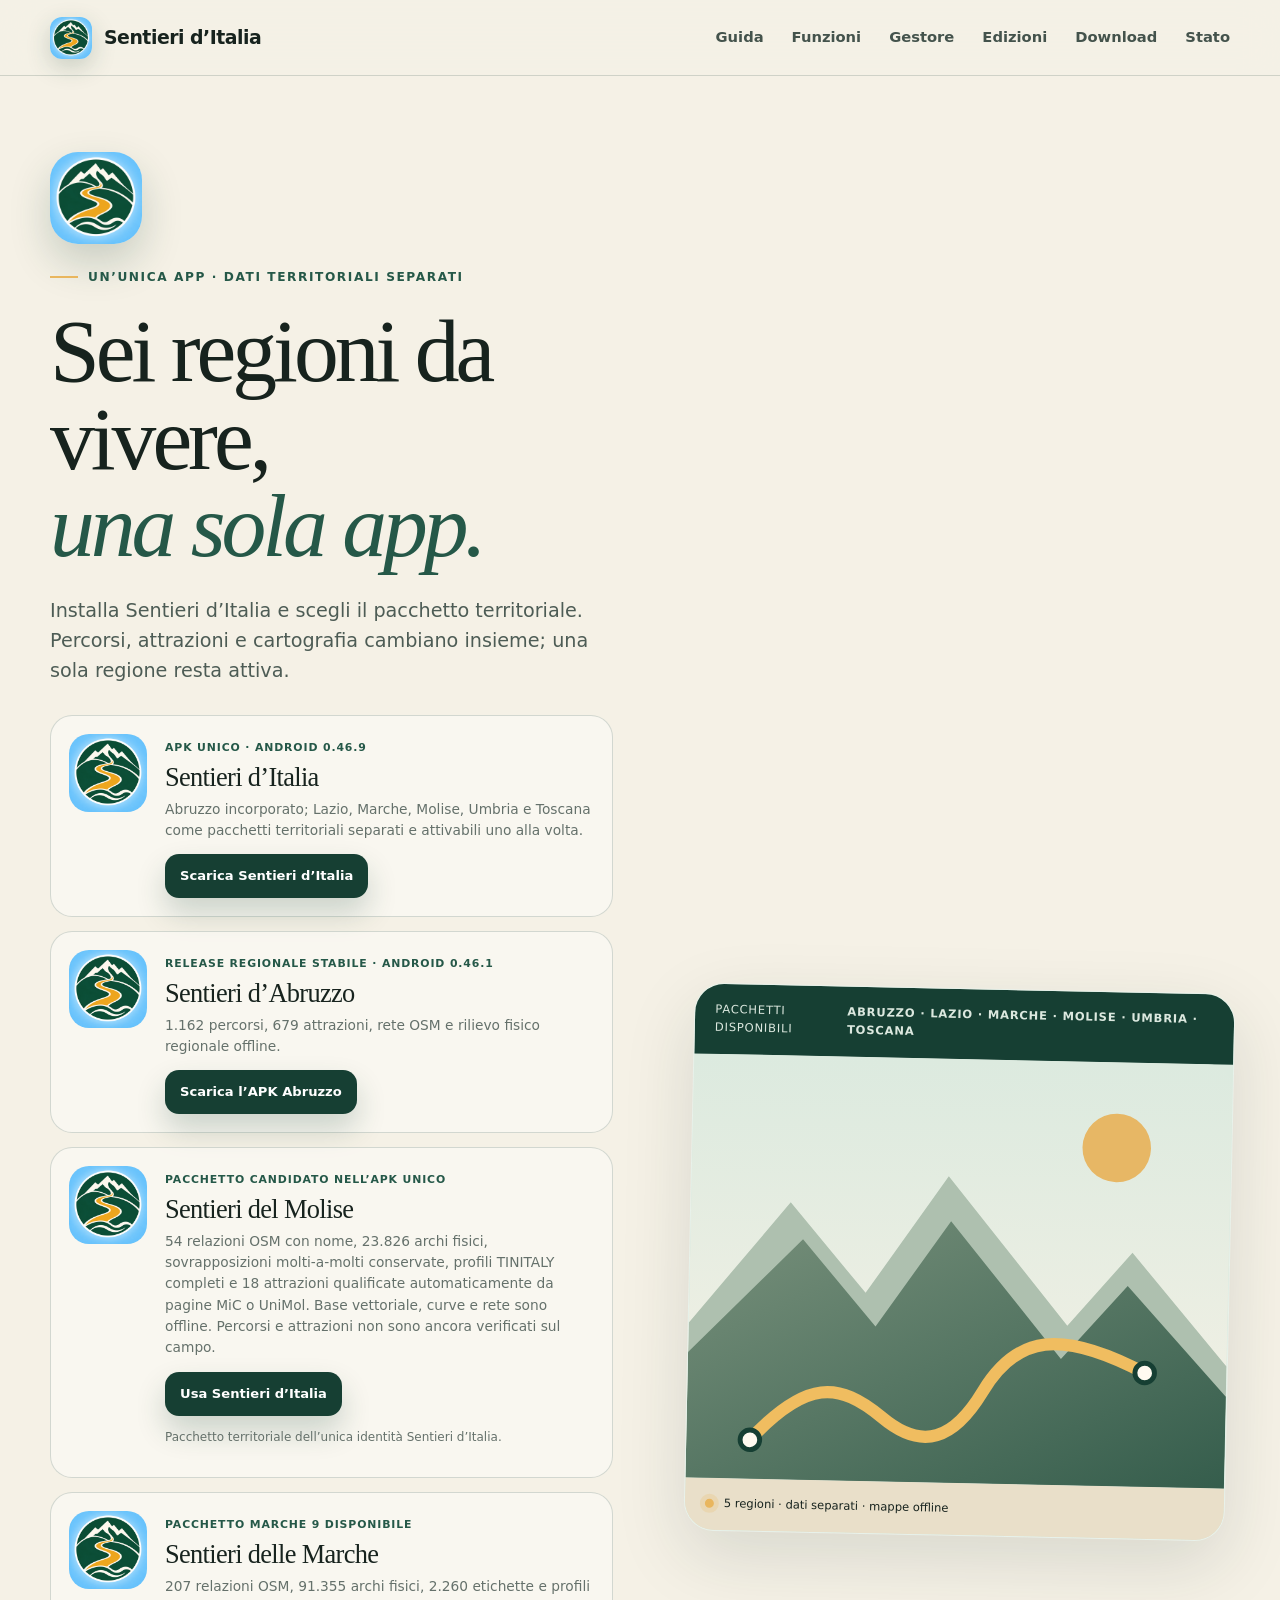
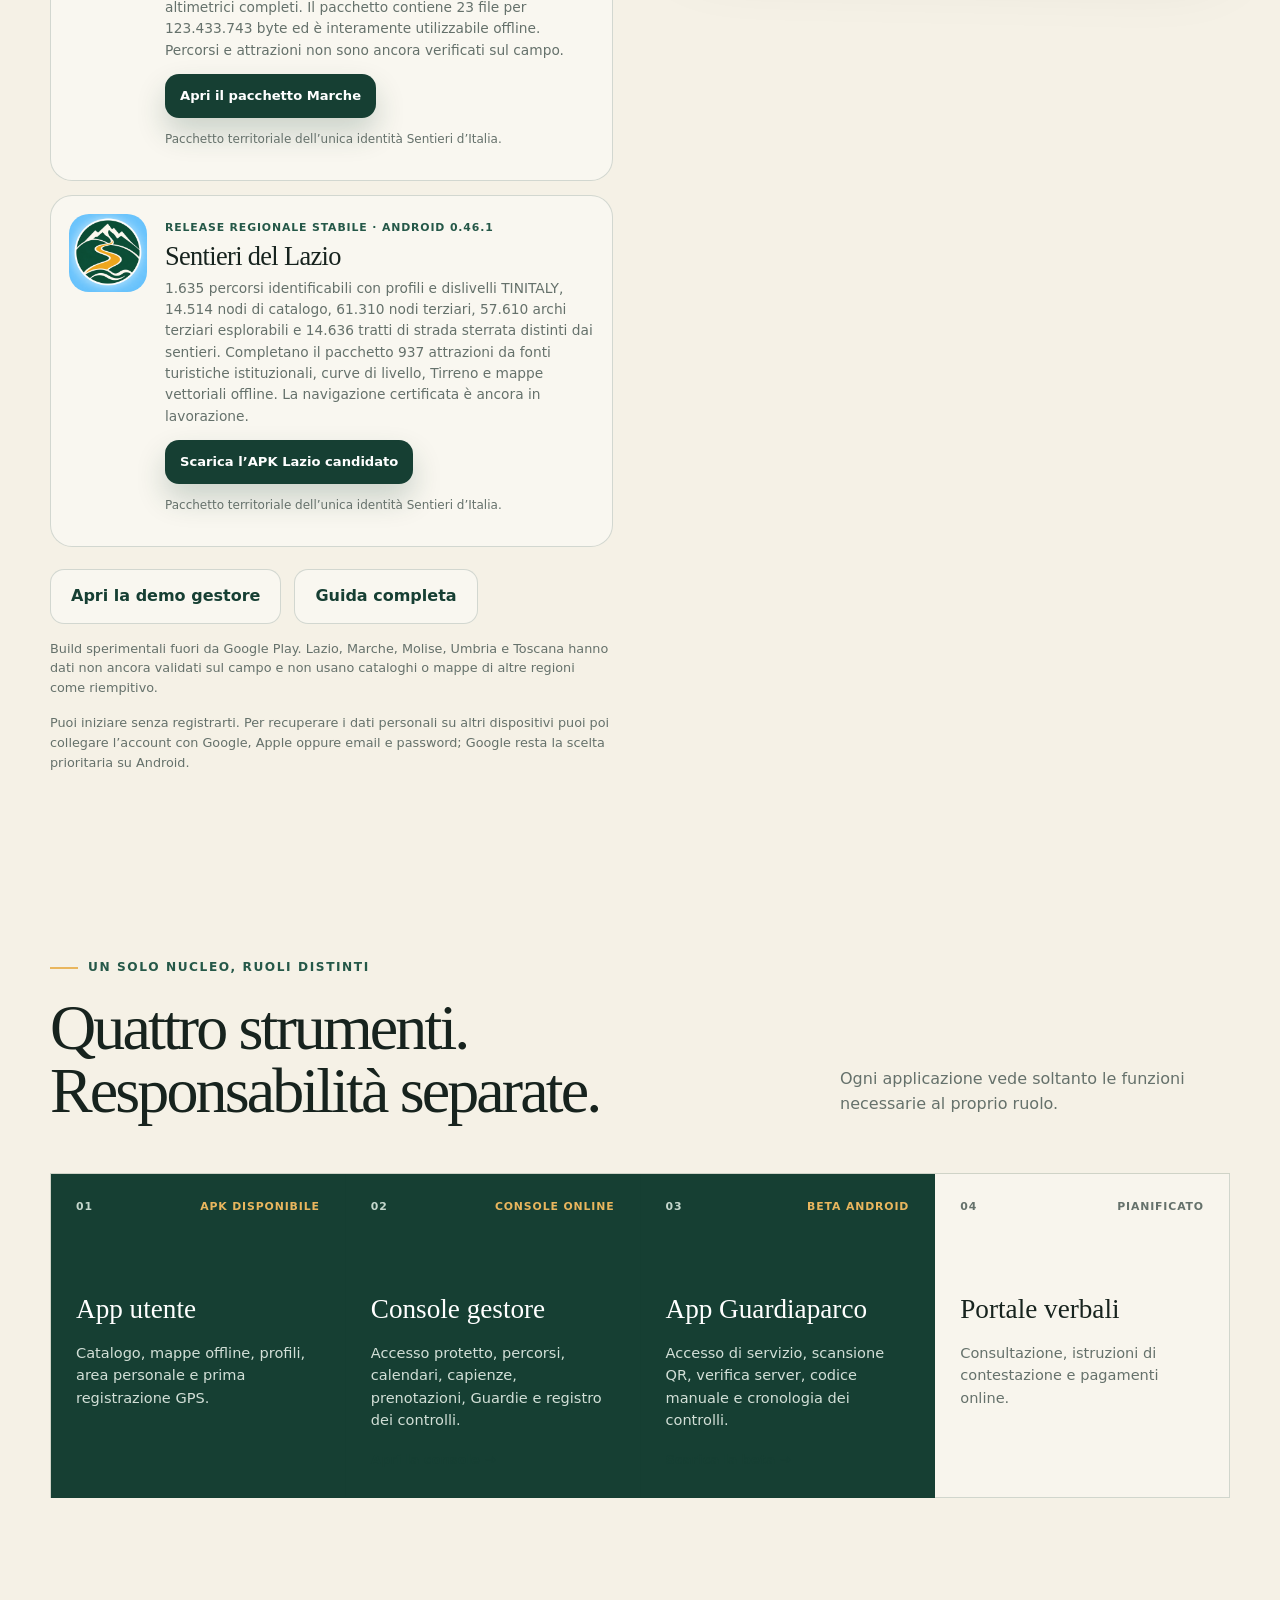
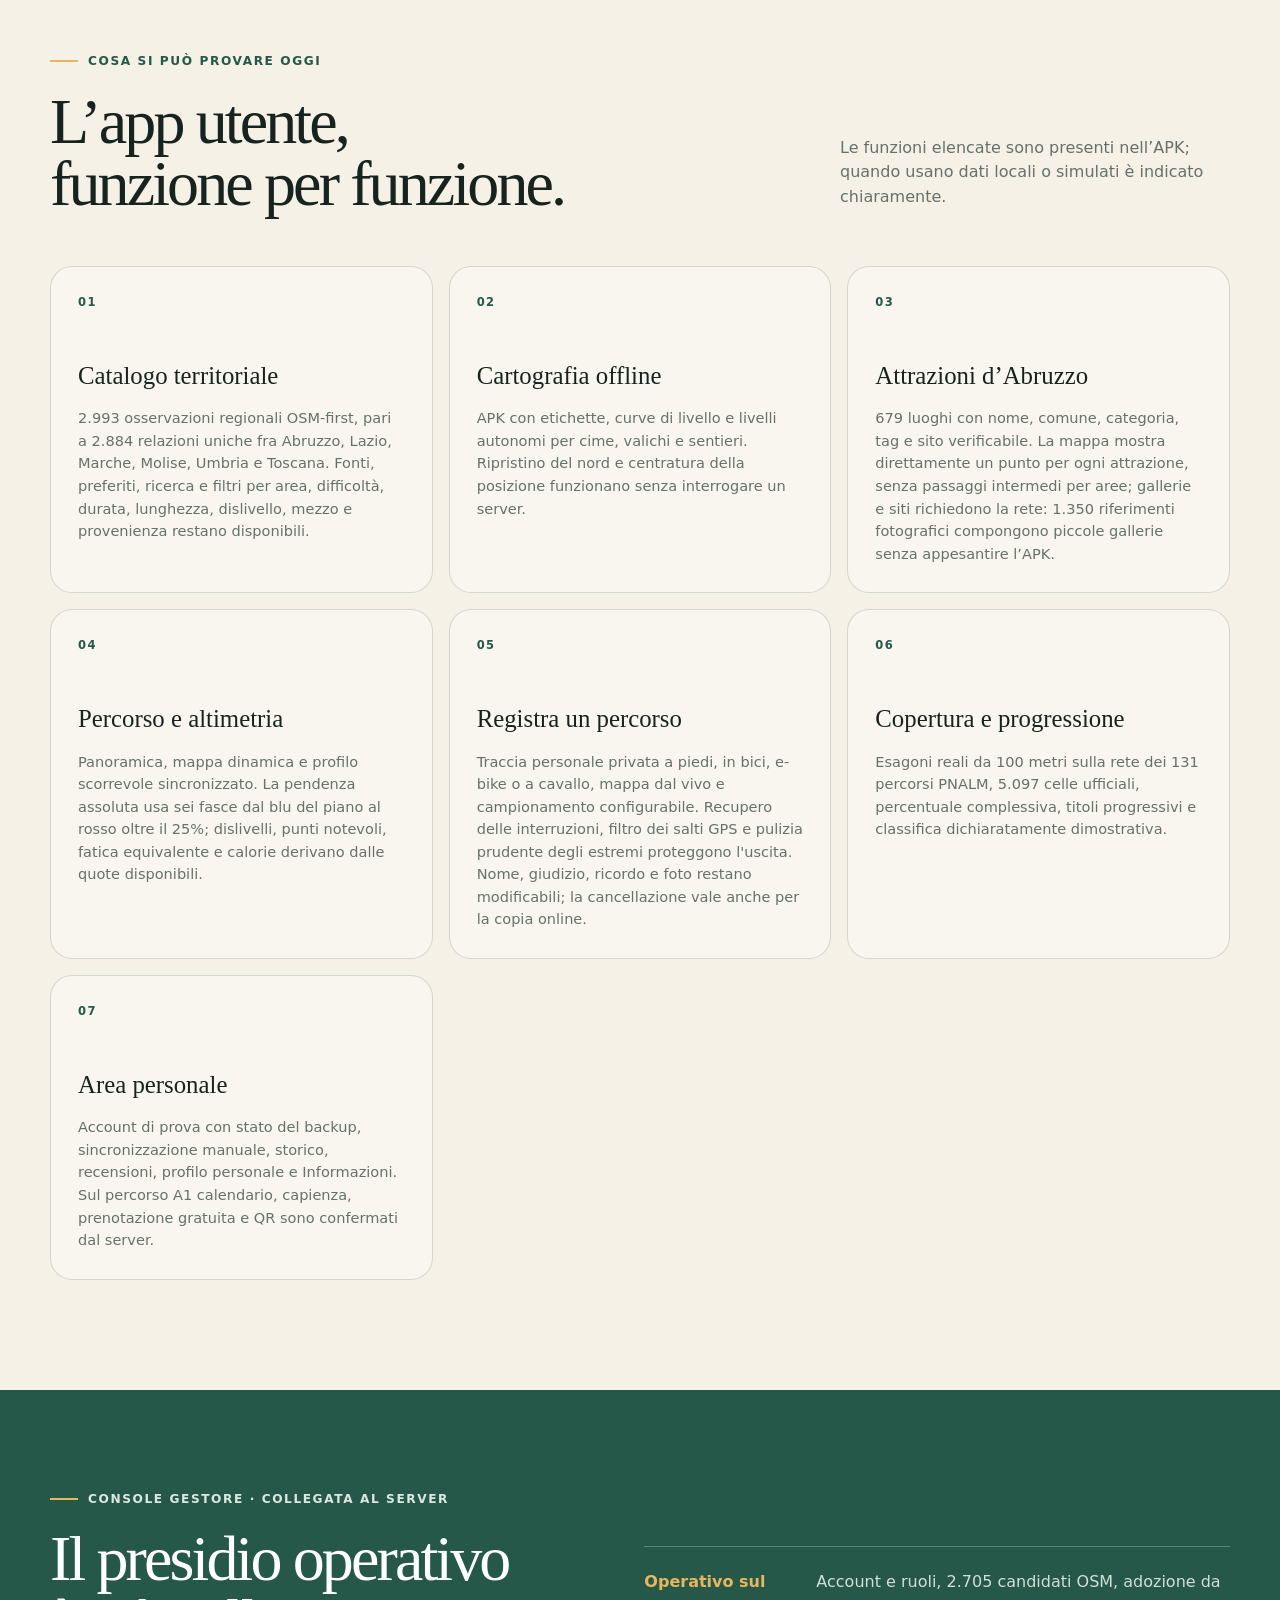
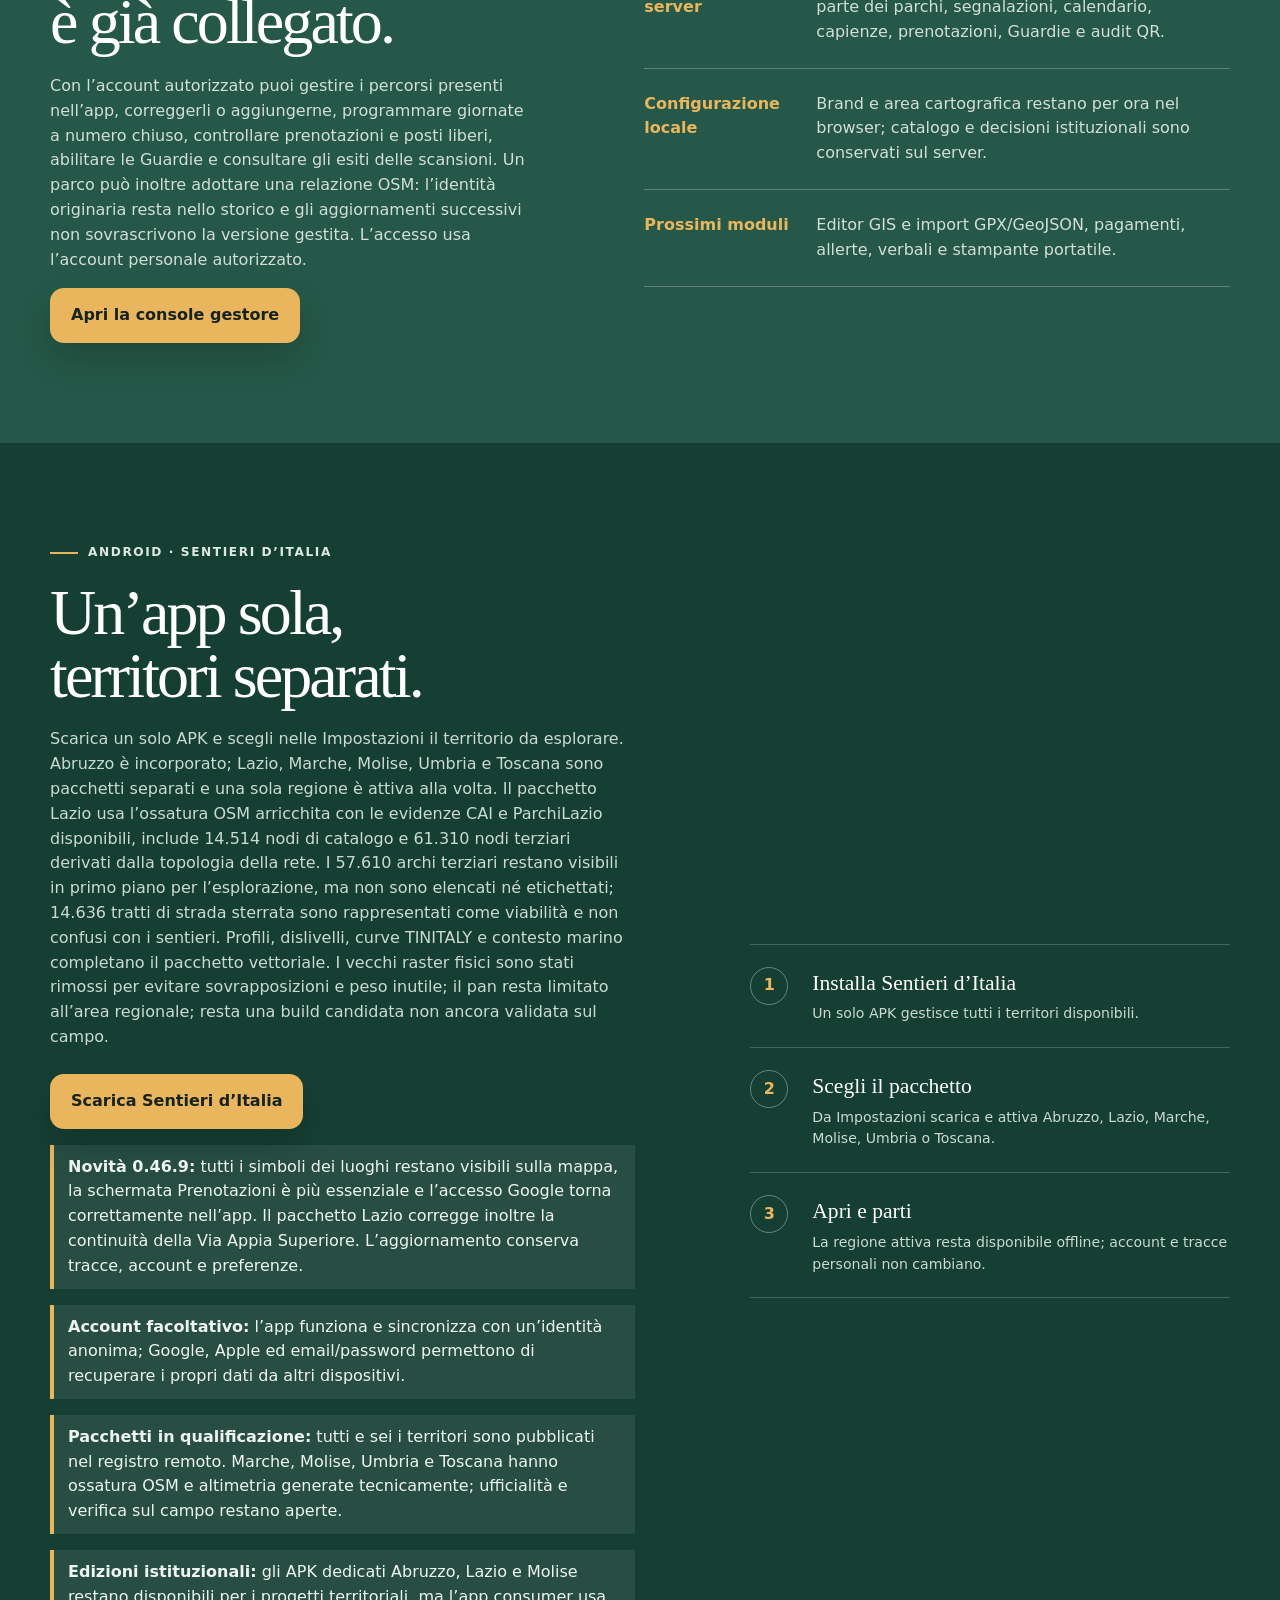
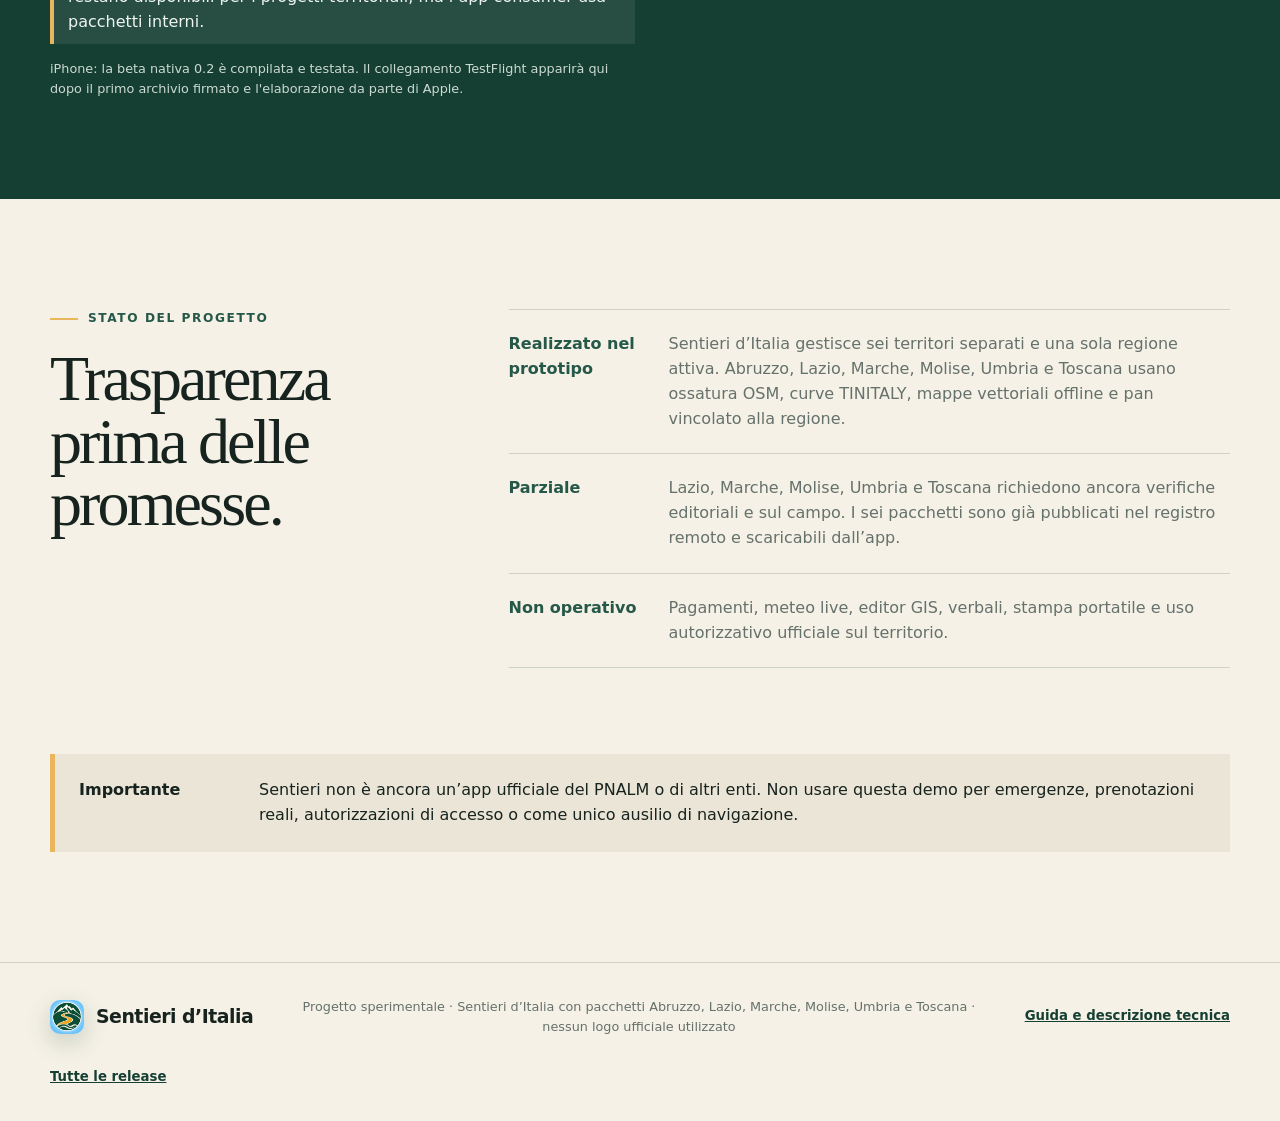
==== commit 14233944: "Pubblica il pacchetto Marche 9" ====
--- a/index.html
+++ b/index.html
@@ -6,9 +6,9 @@
     <meta name="theme-color" content="#163f33" />
     <meta
       name="description"
-      content="Sentieri d’Italia: un’unica app con pacchetti separati per Abruzzo, Lazio, Molise, Umbria e Toscana."
+      content="Sentieri d’Italia: un’unica app con pacchetti separati per Abruzzo, Lazio, Marche, Molise, Umbria e Toscana."
     />
-    <title>Sentieri d’Italia · cinque regioni, un’unica app</title>
+    <title>Sentieri d’Italia · sei regioni, un’unica app</title>
     <link rel="icon" href="assets/sentieri-italia-mark.png" type="image/png" />
     <link rel="stylesheet" href="styles.css?v=24" />
   </head>
@@ -37,7 +37,7 @@
             <img class="hero-mark" src="assets/sentieri-italia-mark.png" alt="Logo Sentieri d’Italia" />
           </div>
           <p class="eyebrow"><span></span> Un’unica app · dati territoriali separati</p>
-          <h1>Cinque regioni da vivere,<br /><em>una sola app.</em></h1>
+          <h1>Sei regioni da vivere,<br /><em>una sola app.</em></h1>
           <p class="lead">
             Installa Sentieri d’Italia e scegli il pacchetto territoriale. Percorsi,
             attrazioni e cartografia cambiano insieme; una sola regione resta attiva.
@@ -48,7 +48,7 @@
               <div>
                 <span>APK unico · Android 0.46.9</span>
                 <h2>Sentieri d’Italia</h2>
-                <p>Abruzzo incorporato; Lazio, Molise, Umbria e Toscana come pacchetti territoriali separati e attivabili uno alla volta.</p>
+                <p>Abruzzo incorporato; Lazio, Marche, Molise, Umbria e Toscana come pacchetti territoriali separati e attivabili uno alla volta.</p>
                 <a class="button primary" href="https://github.com/GuidoGentile/sentieri-download/releases/latest/download/Sentieri-d-Italia-0.46.9-arm64.apk">Scarica Sentieri d’Italia</a>
               </div>
             </article>
@@ -74,6 +74,16 @@
             <article class="edition-card available">
               <img src="assets/sentieri-italia-mark.png" alt="" />
               <div>
+                <span>Pacchetto Marche 9 disponibile</span>
+                <h2>Sentieri delle Marche</h2>
+                <p>207 relazioni OSM, 91.355 archi fisici, 2.260 etichette e profili altimetrici completi. Il pacchetto contiene 23 file per 123.433.743 byte ed è interamente utilizzabile offline. Percorsi e attrazioni non sono ancora verificati sul campo.</p>
+                <a class="button primary" href="https://github.com/GuidoGentile/sentieri-download/releases/tag/maps-marche-9">Apri il pacchetto Marche</a>
+                <p class="icon-variants">Pacchetto territoriale dell’unica identità Sentieri d’Italia.</p>
+              </div>
+            </article>
+            <article class="edition-card available">
+              <img src="assets/sentieri-italia-mark.png" alt="" />
+              <div>
                 <span>Release regionale stabile · Android 0.46.1</span>
                 <h2>Sentieri del Lazio</h2>
                 <p>1.635 percorsi identificabili con profili e dislivelli TINITALY, 14.514 nodi di catalogo, 61.310 nodi terziari, 57.610 archi terziari esplorabili e 14.636 tratti di strada sterrata distinti dai sentieri. Completano il pacchetto 937 attrazioni da fonti turistiche istituzionali, curve di livello, Tirreno e mappe vettoriali offline. La navigazione certificata è ancora in lavorazione.</p>
@@ -87,7 +97,7 @@
             <a class="button secondary" href="guida/">Guida completa</a>
           </div>
           <p class="microcopy">
-            Build sperimentali fuori da Google Play. Lazio, Molise, Umbria e Toscana hanno dati non ancora validati sul campo
+            Build sperimentali fuori da Google Play. Lazio, Marche, Molise, Umbria e Toscana hanno dati non ancora validati sul campo
             e non usano cataloghi o mappe di altre regioni come riempitivo.
           </p>
           <p class="microcopy">
@@ -98,7 +108,7 @@
         </div>
 
         <div class="terrain-card" aria-label="Illustrazione di un percorso tra montagne">
-          <div class="terrain-meta"><span>PACCHETTI DISPONIBILI</span><strong>ABRUZZO · LAZIO · MOLISE · UMBRIA · TOSCANA</strong></div>
+          <div class="terrain-meta"><span>PACCHETTI DISPONIBILI</span><strong>ABRUZZO · LAZIO · MARCHE · MOLISE · UMBRIA · TOSCANA</strong></div>
           <svg viewBox="0 0 660 520" role="img" aria-label="Percorso stilizzato attraverso un paesaggio montano">
             <defs>
               <linearGradient id="sky" x1="0" y1="0" x2="0" y2="1">
@@ -163,7 +173,7 @@
         <div class="feature-grid">
           <article class="feature-card">
             <span>01</span><h3>Catalogo territoriale</h3>
-            <p>2.786 osservazioni regionali OSM-first, pari a 2.705 relazioni uniche fra Abruzzo, Lazio, Molise, Umbria e Toscana. Fonti, preferiti, ricerca e filtri per area, difficoltà, durata, lunghezza, dislivello, mezzo e provenienza restano disponibili.</p>
+            <p>2.993 osservazioni regionali OSM-first, pari a 2.884 relazioni uniche fra Abruzzo, Lazio, Marche, Molise, Umbria e Toscana. Fonti, preferiti, ricerca e filtri per area, difficoltà, durata, lunghezza, dislivello, mezzo e provenienza restano disponibili.</p>
           </article>
           <article class="feature-card">
             <span>02</span><h3>Cartografia offline</h3>
@@ -221,7 +231,7 @@
             <h2>Un’app sola,<br />territori separati.</h2>
             <p>
               Scarica un solo APK e scegli nelle Impostazioni il territorio da esplorare. Abruzzo è incorporato;
-              Lazio, Molise, Umbria e Toscana sono pacchetti separati e una sola regione è attiva alla volta. Il pacchetto Lazio
+              Lazio, Marche, Molise, Umbria e Toscana sono pacchetti separati e una sola regione è attiva alla volta. Il pacchetto Lazio
               usa l’ossatura OSM arricchita con le evidenze CAI e ParchiLazio disponibili, include
               14.514 nodi di catalogo e 61.310 nodi terziari derivati dalla topologia della rete. I 57.610 archi terziari restano visibili in primo piano per l’esplorazione, ma non sono elencati né etichettati; 14.636 tratti di strada sterrata sono rappresentati come viabilità e non confusi con i sentieri. Profili, dislivelli, curve TINITALY e contesto marino completano il pacchetto vettoriale. I vecchi raster fisici sono stati rimossi per evitare sovrapposizioni e peso inutile; il pan resta limitato all’area regionale; resta una
               build candidata non ancora validata sul campo.
@@ -234,7 +244,7 @@
             </div>
             <p class="migration-note"><strong>Novità 0.46.9:</strong> tutti i simboli dei luoghi restano visibili sulla mappa, la schermata Prenotazioni è più essenziale e l’accesso Google torna correttamente nell’app. Il pacchetto Lazio corregge inoltre la continuità della Via Appia Superiore. L’aggiornamento conserva tracce, account e preferenze.</p>
             <p class="migration-note"><strong>Account facoltativo:</strong> l’app funziona e sincronizza con un’identità anonima; Google, Apple ed email/password permettono di recuperare i propri dati da altri dispositivi.</p>
-            <p class="migration-note"><strong>Pacchetti in qualificazione:</strong> tutti e cinque i territori sono pubblicati nel registro remoto. Molise, Umbria e Toscana hanno ossatura OSM e altimetria generate tecnicamente; ufficialità e verifica sul campo restano aperte.</p>
+            <p class="migration-note"><strong>Pacchetti in qualificazione:</strong> tutti e sei i territori sono pubblicati nel registro remoto. Marche, Molise, Umbria e Toscana hanno ossatura OSM e altimetria generate tecnicamente; ufficialità e verifica sul campo restano aperte.</p>
             <p class="migration-note"><strong>Edizioni istituzionali:</strong> gli APK dedicati Abruzzo, Lazio e Molise restano disponibili per i progetti territoriali, ma l’app consumer usa pacchetti interni.</p>
             <p class="microcopy">
               iPhone: la beta nativa 0.2 è compilata e testata. Il collegamento TestFlight apparirà
@@ -243,7 +253,7 @@
           </div>
           <ol class="steps">
             <li><span>1</span><div><strong>Installa Sentieri d’Italia</strong><p>Un solo APK gestisce tutti i territori disponibili.</p></div></li>
-            <li><span>2</span><div><strong>Scegli il pacchetto</strong><p>Da Impostazioni scarica e attiva Abruzzo, Lazio, Molise, Umbria o Toscana.</p></div></li>
+            <li><span>2</span><div><strong>Scegli il pacchetto</strong><p>Da Impostazioni scarica e attiva Abruzzo, Lazio, Marche, Molise, Umbria o Toscana.</p></div></li>
             <li><span>3</span><div><strong>Apri e parti</strong><p>La regione attiva resta disponibile offline; account e tracce personali non cambiano.</p></div></li>
           </ol>
         </div>
@@ -255,8 +265,8 @@
           <h2>Trasparenza prima delle promesse.</h2>
         </div>
         <div class="status-grid">
-          <article><strong>Realizzato nel prototipo</strong><p>Sentieri d’Italia gestisce cinque territori separati e una sola regione attiva. Abruzzo, Lazio, Molise, Umbria e Toscana usano ossatura OSM, curve TINITALY, mappe vettoriali offline e pan vincolato alla regione.</p></article>
-          <article><strong>Parziale</strong><p>Lazio, Molise, Umbria e Toscana richiedono ancora verifiche editoriali e sul campo. I cinque pacchetti sono già pubblicati nel registro remoto e scaricabili dall’app.</p></article>
+          <article><strong>Realizzato nel prototipo</strong><p>Sentieri d’Italia gestisce sei territori separati e una sola regione attiva. Abruzzo, Lazio, Marche, Molise, Umbria e Toscana usano ossatura OSM, curve TINITALY, mappe vettoriali offline e pan vincolato alla regione.</p></article>
+          <article><strong>Parziale</strong><p>Lazio, Marche, Molise, Umbria e Toscana richiedono ancora verifiche editoriali e sul campo. I sei pacchetti sono già pubblicati nel registro remoto e scaricabili dall’app.</p></article>
           <article><strong>Non operativo</strong><p>Pagamenti, meteo live, editor GIS, verbali, stampa portatile e uso autorizzativo ufficiale sul territorio.</p></article>
         </div>
         <div class="notice">
@@ -275,7 +285,7 @@
           <span class="brand-marks" aria-hidden="true"><img src="assets/sentieri-italia-mark.png" alt="" /></span>
           <span class="brand-name">Sentieri d’Italia</span>
         </div>
-        <p>Progetto sperimentale · Sentieri d’Italia con pacchetti Abruzzo, Lazio, Molise, Umbria e Toscana · nessun logo ufficiale utilizzato</p>
+        <p>Progetto sperimentale · Sentieri d’Italia con pacchetti Abruzzo, Lazio, Marche, Molise, Umbria e Toscana · nessun logo ufficiale utilizzato</p>
         <a href="guida/">Guida e descrizione tecnica</a>
         <a href="https://github.com/GuidoGentile/sentieri-download/releases">Tutte le release</a>
       </div>
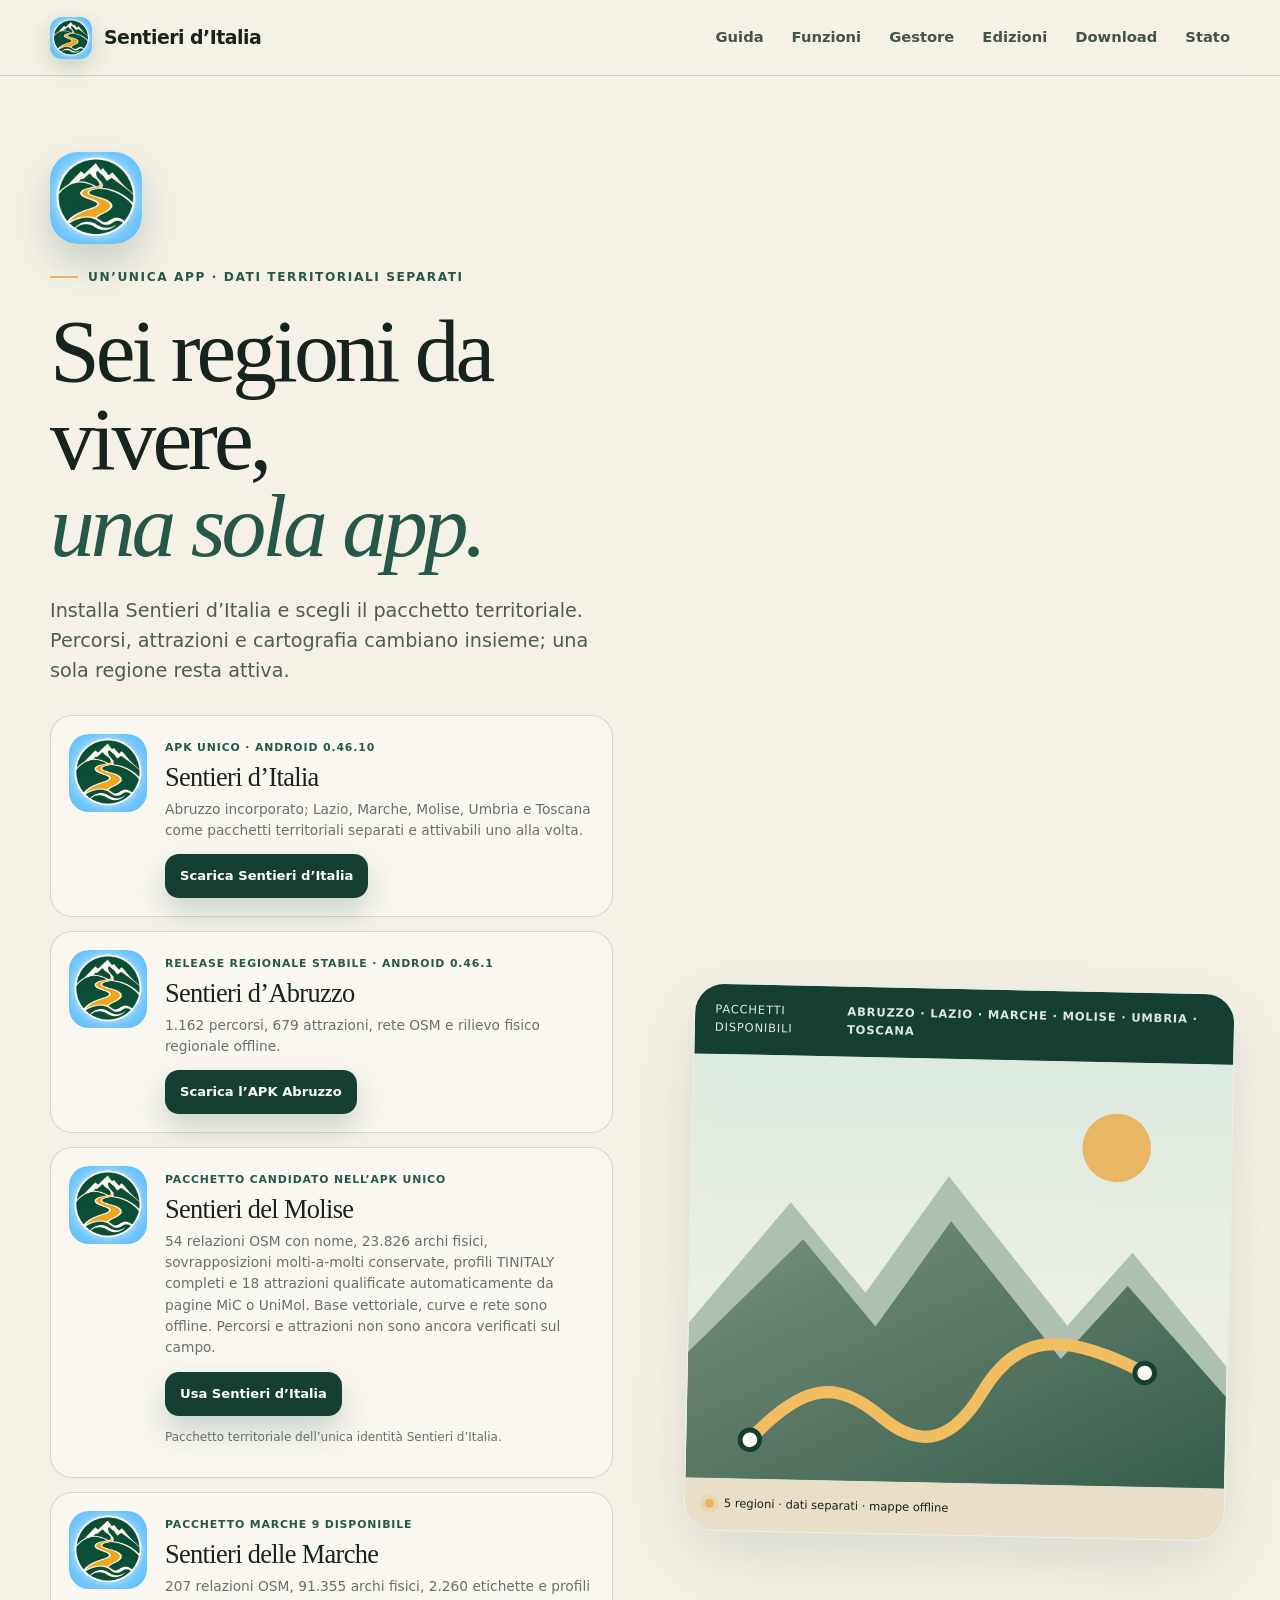
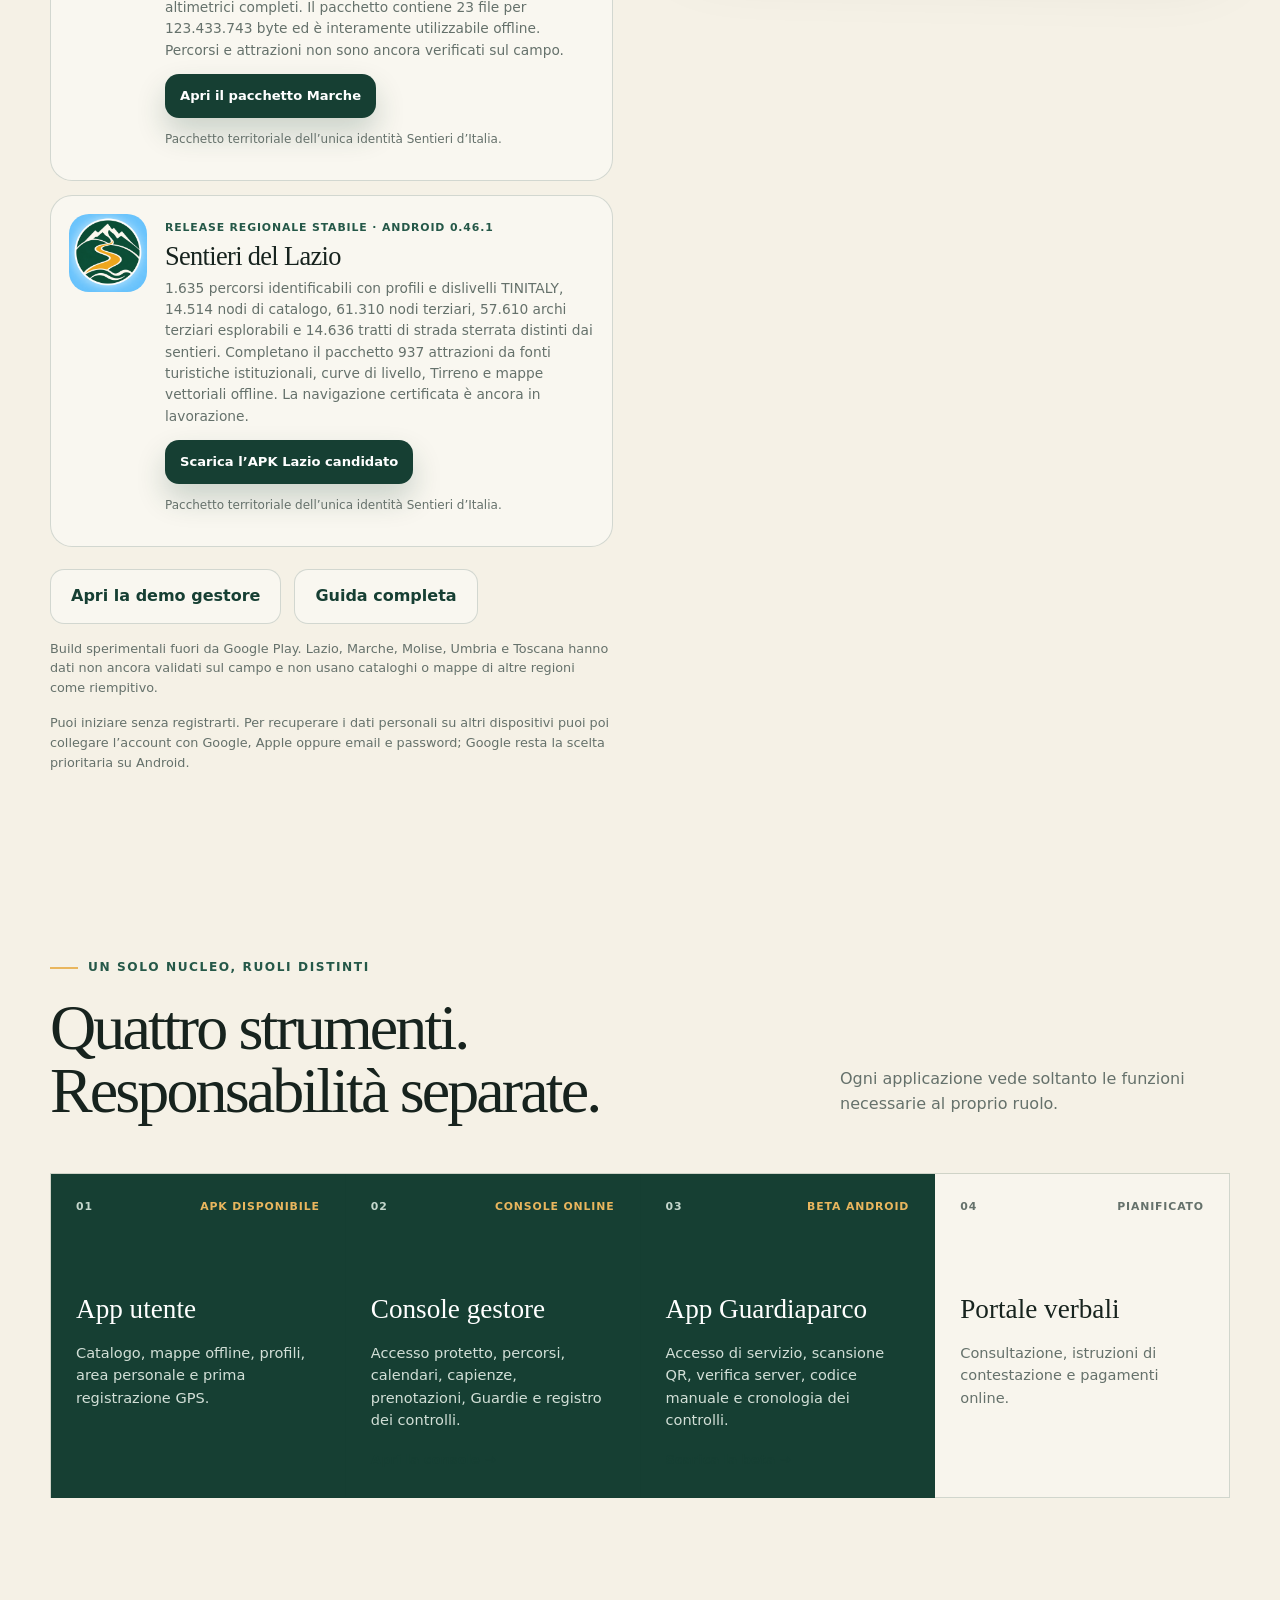
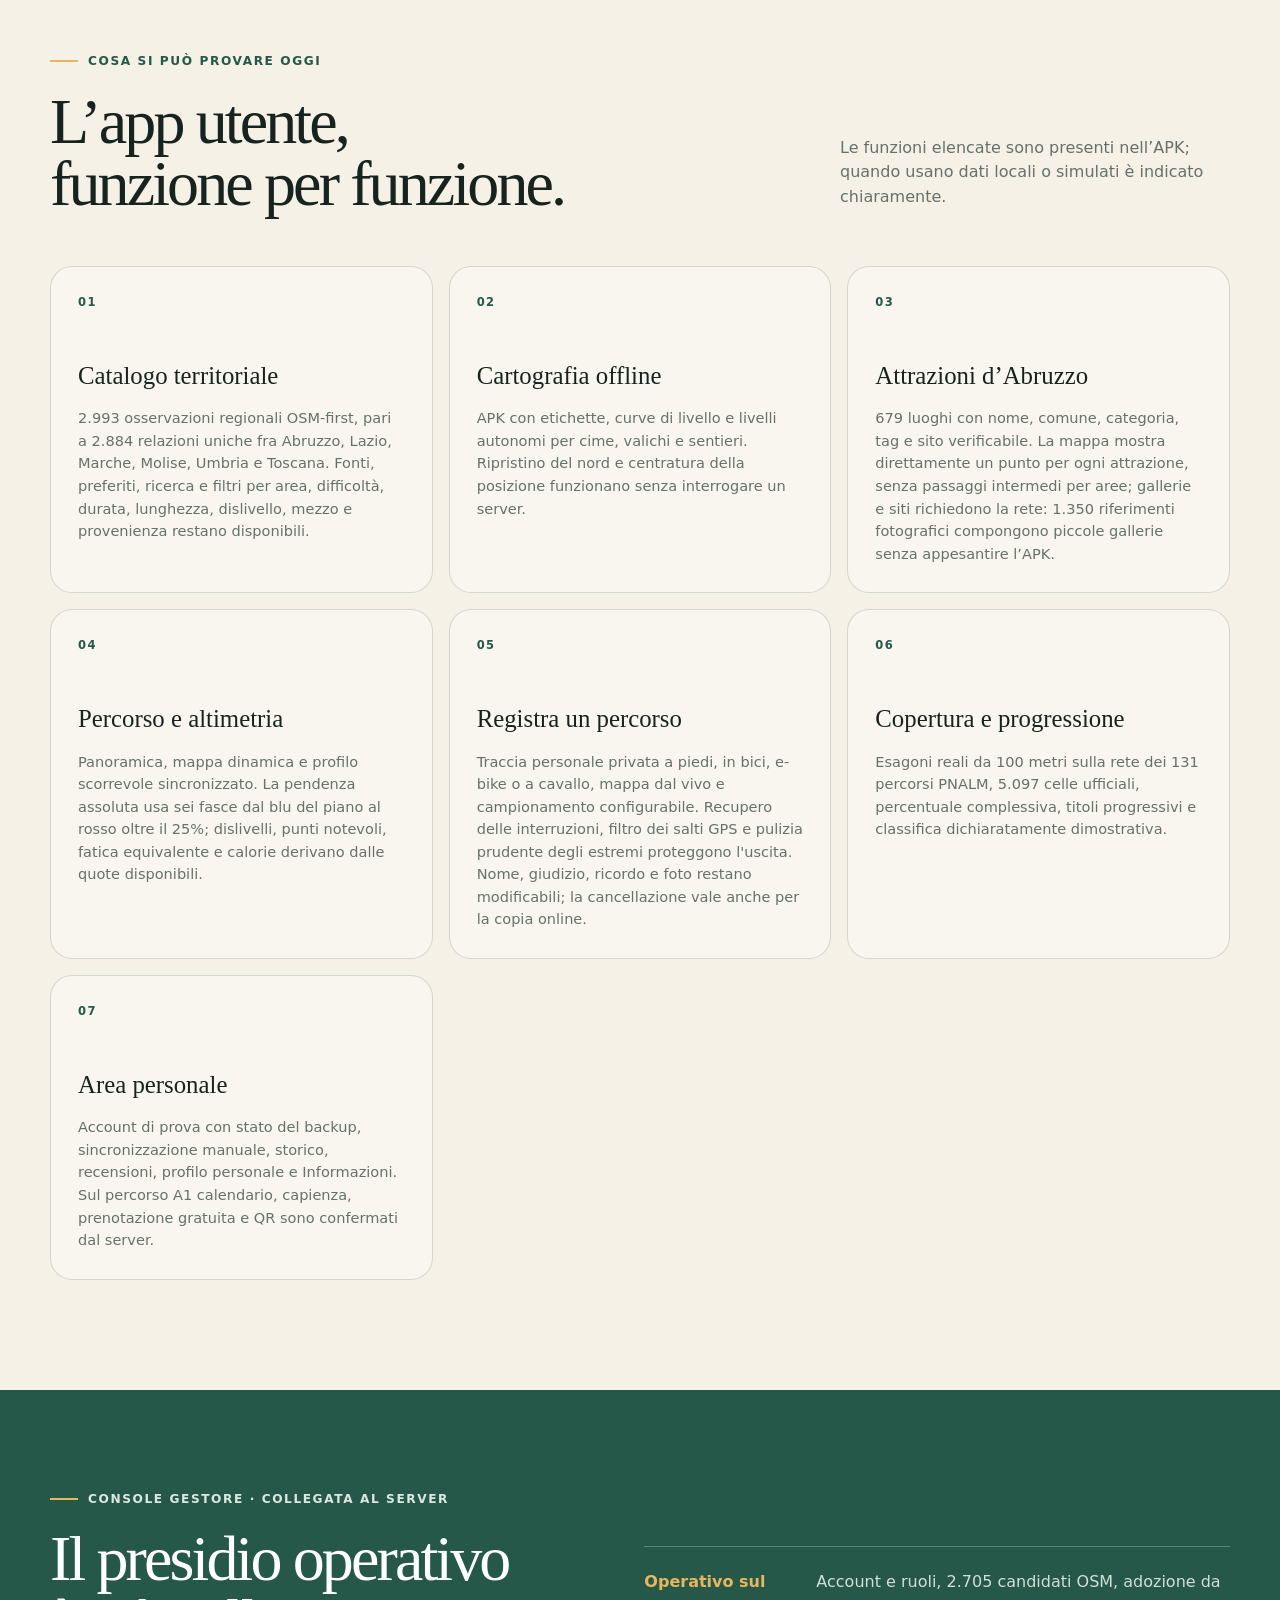
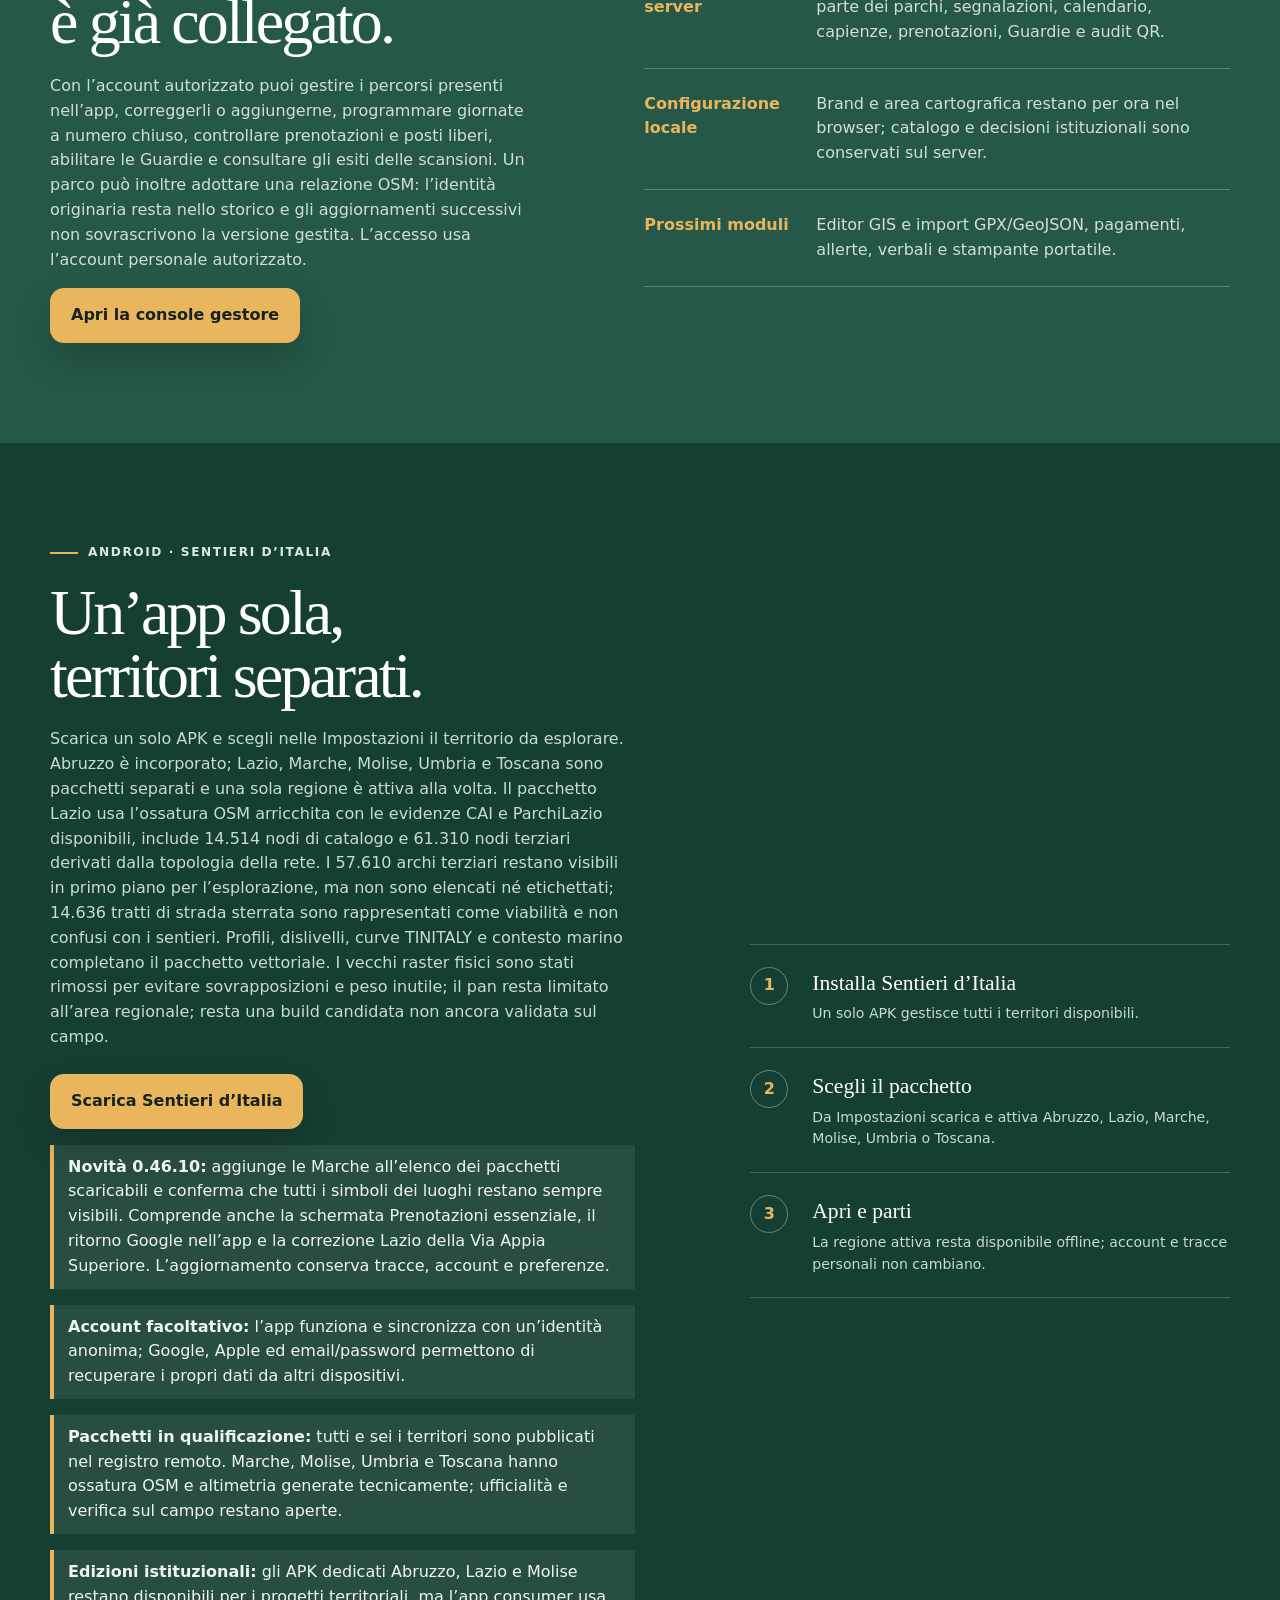
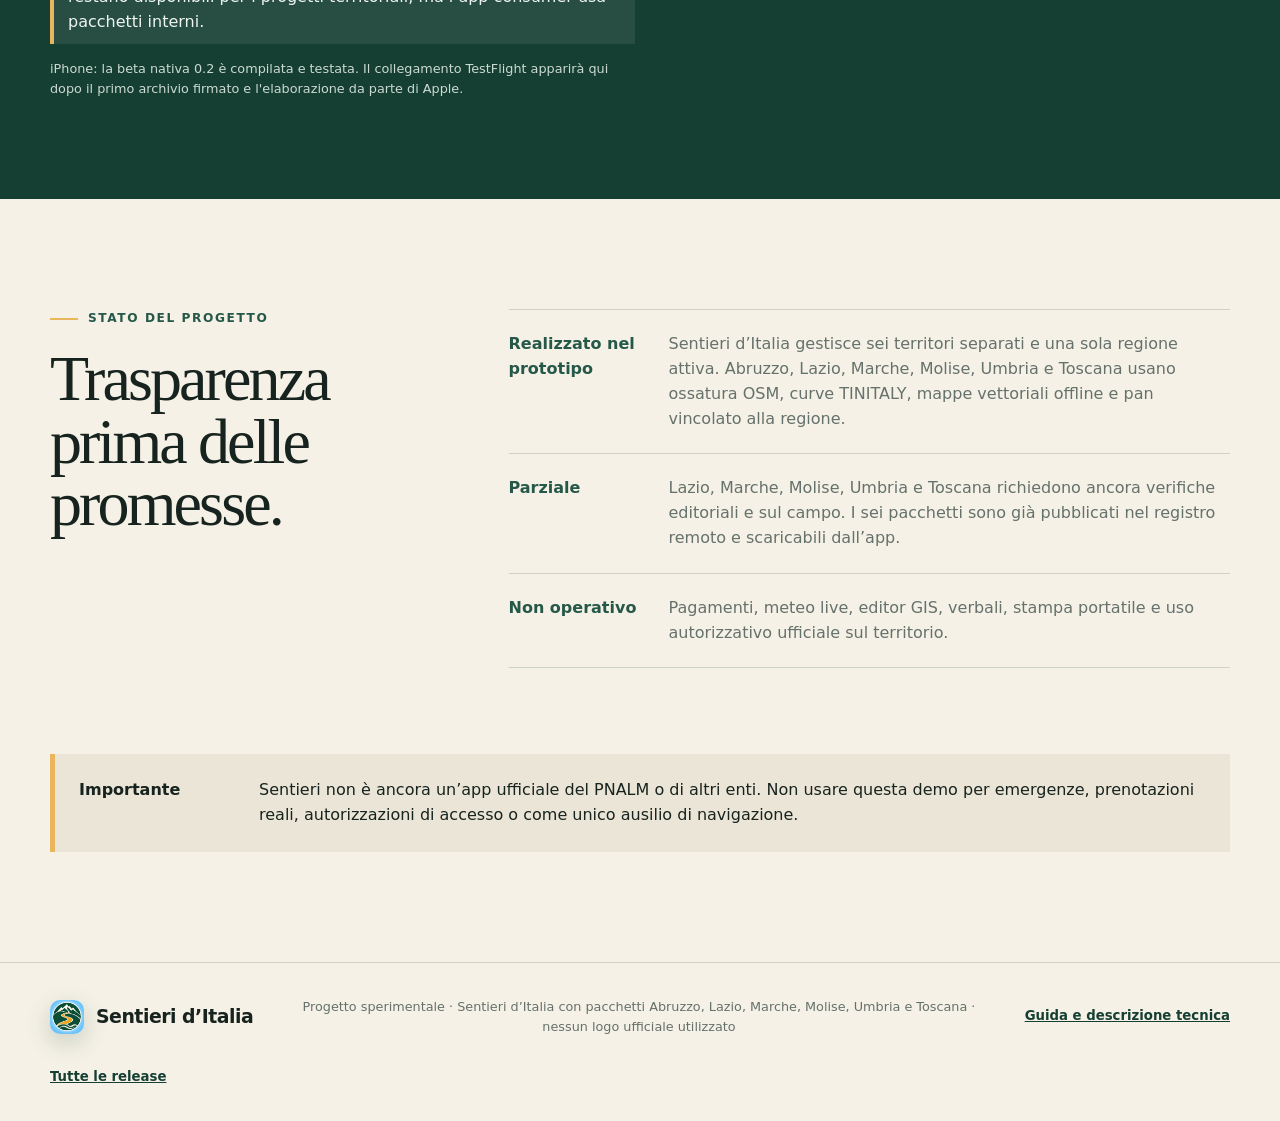
==== commit 8e4a36c8: "Pubblica la landing Sentieri 0.46.10" ====
--- a/index.html
+++ b/index.html
@@ -46,10 +46,10 @@
             <article class="edition-card available">
               <img src="assets/sentieri-italia-mark.png" alt="" />
               <div>
-                <span>APK unico · Android 0.46.9</span>
+                <span>APK unico · Android 0.46.10</span>
                 <h2>Sentieri d’Italia</h2>
                 <p>Abruzzo incorporato; Lazio, Marche, Molise, Umbria e Toscana come pacchetti territoriali separati e attivabili uno alla volta.</p>
-                <a class="button primary" href="https://github.com/GuidoGentile/sentieri-download/releases/latest/download/Sentieri-d-Italia-0.46.9-arm64.apk">Scarica Sentieri d’Italia</a>
+                <a class="button primary" href="https://github.com/GuidoGentile/sentieri-download/releases/latest/download/Sentieri-d-Italia-0.46.10-arm64.apk">Scarica Sentieri d’Italia</a>
               </div>
             </article>
             <article class="edition-card available">
@@ -239,10 +239,10 @@
             <div class="actions migration-actions">
               <a
                 class="button warm"
-                href="https://github.com/GuidoGentile/sentieri-download/releases/latest/download/Sentieri-d-Italia-0.46.9-arm64.apk"
+                href="https://github.com/GuidoGentile/sentieri-download/releases/latest/download/Sentieri-d-Italia-0.46.10-arm64.apk"
               >Scarica Sentieri d’Italia</a>
             </div>
-            <p class="migration-note"><strong>Novità 0.46.9:</strong> tutti i simboli dei luoghi restano visibili sulla mappa, la schermata Prenotazioni è più essenziale e l’accesso Google torna correttamente nell’app. Il pacchetto Lazio corregge inoltre la continuità della Via Appia Superiore. L’aggiornamento conserva tracce, account e preferenze.</p>
+            <p class="migration-note"><strong>Novità 0.46.10:</strong> aggiunge le Marche all’elenco dei pacchetti scaricabili e conferma che tutti i simboli dei luoghi restano sempre visibili. Comprende anche la schermata Prenotazioni essenziale, il ritorno Google nell’app e la correzione Lazio della Via Appia Superiore. L’aggiornamento conserva tracce, account e preferenze.</p>
             <p class="migration-note"><strong>Account facoltativo:</strong> l’app funziona e sincronizza con un’identità anonima; Google, Apple ed email/password permettono di recuperare i propri dati da altri dispositivi.</p>
             <p class="migration-note"><strong>Pacchetti in qualificazione:</strong> tutti e sei i territori sono pubblicati nel registro remoto. Marche, Molise, Umbria e Toscana hanno ossatura OSM e altimetria generate tecnicamente; ufficialità e verifica sul campo restano aperte.</p>
             <p class="migration-note"><strong>Edizioni istituzionali:</strong> gli APK dedicati Abruzzo, Lazio e Molise restano disponibili per i progetti territoriali, ma l’app consumer usa pacchetti interni.</p>
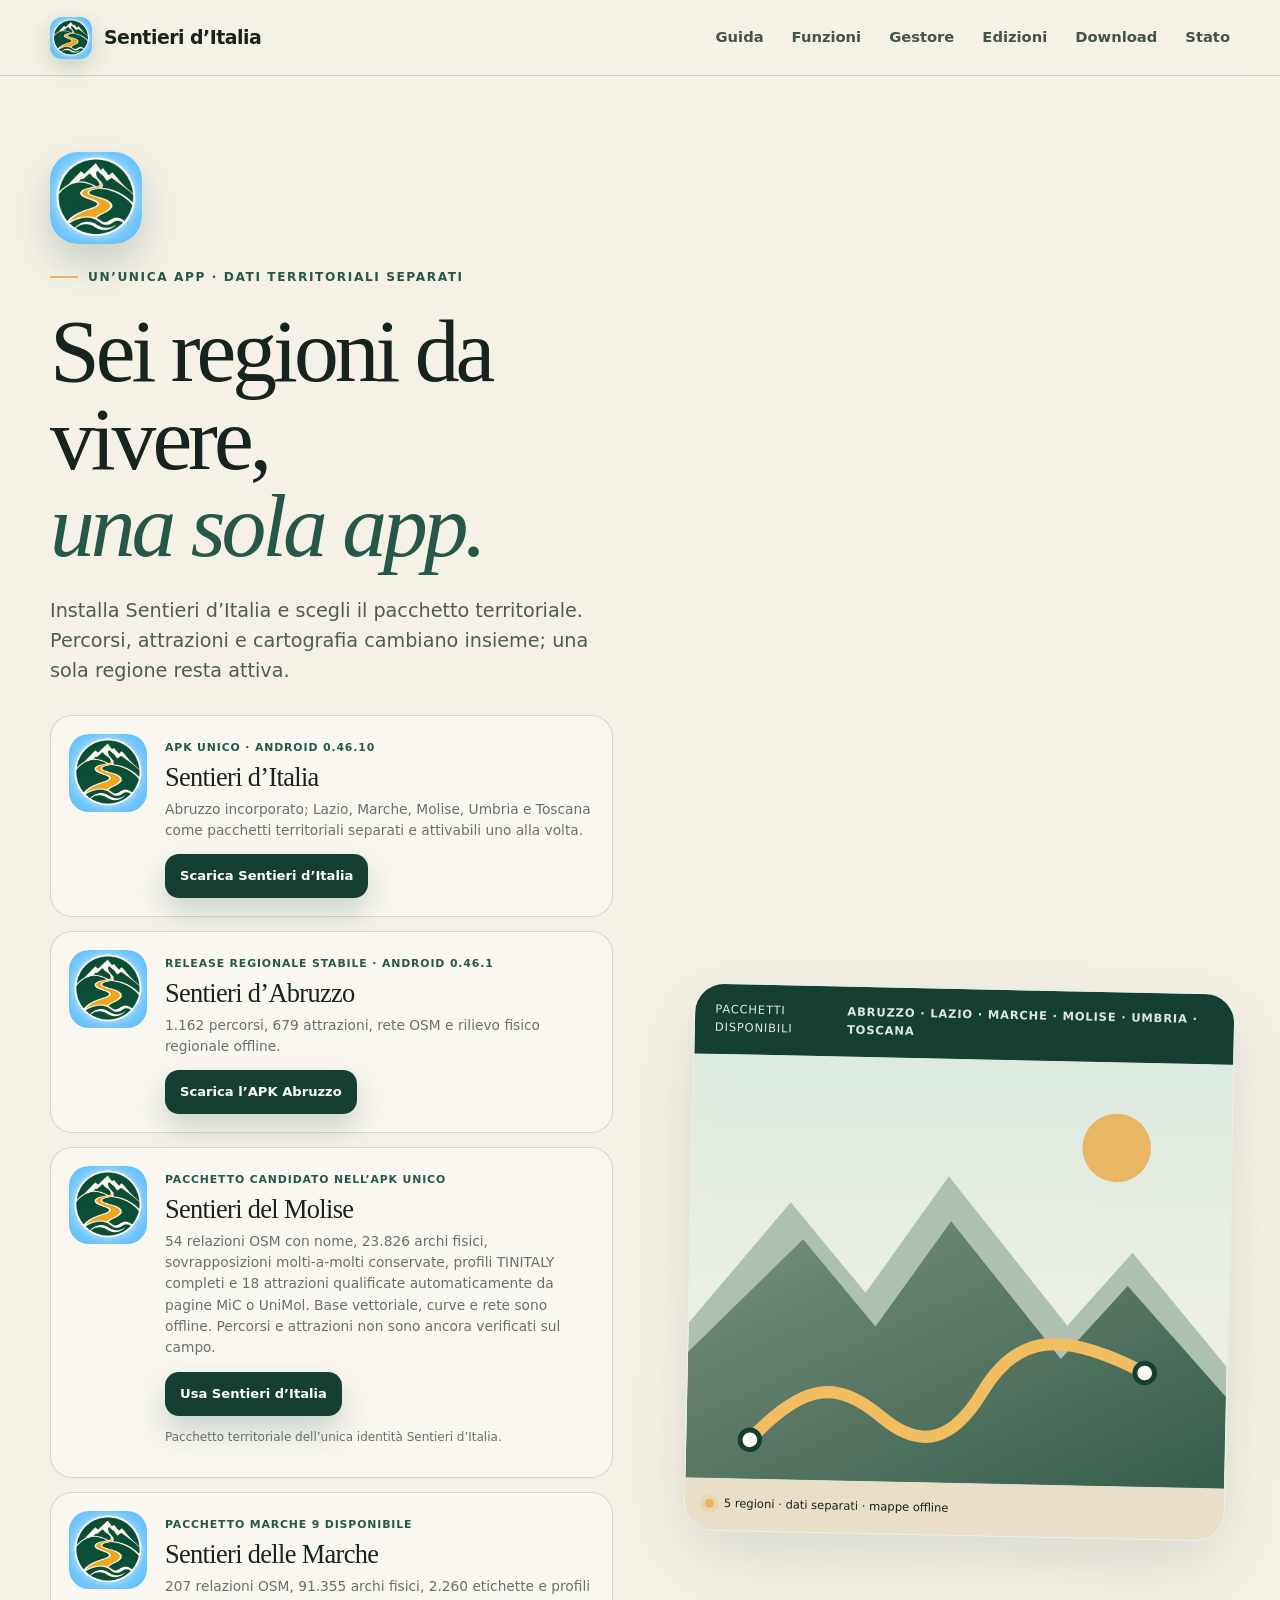
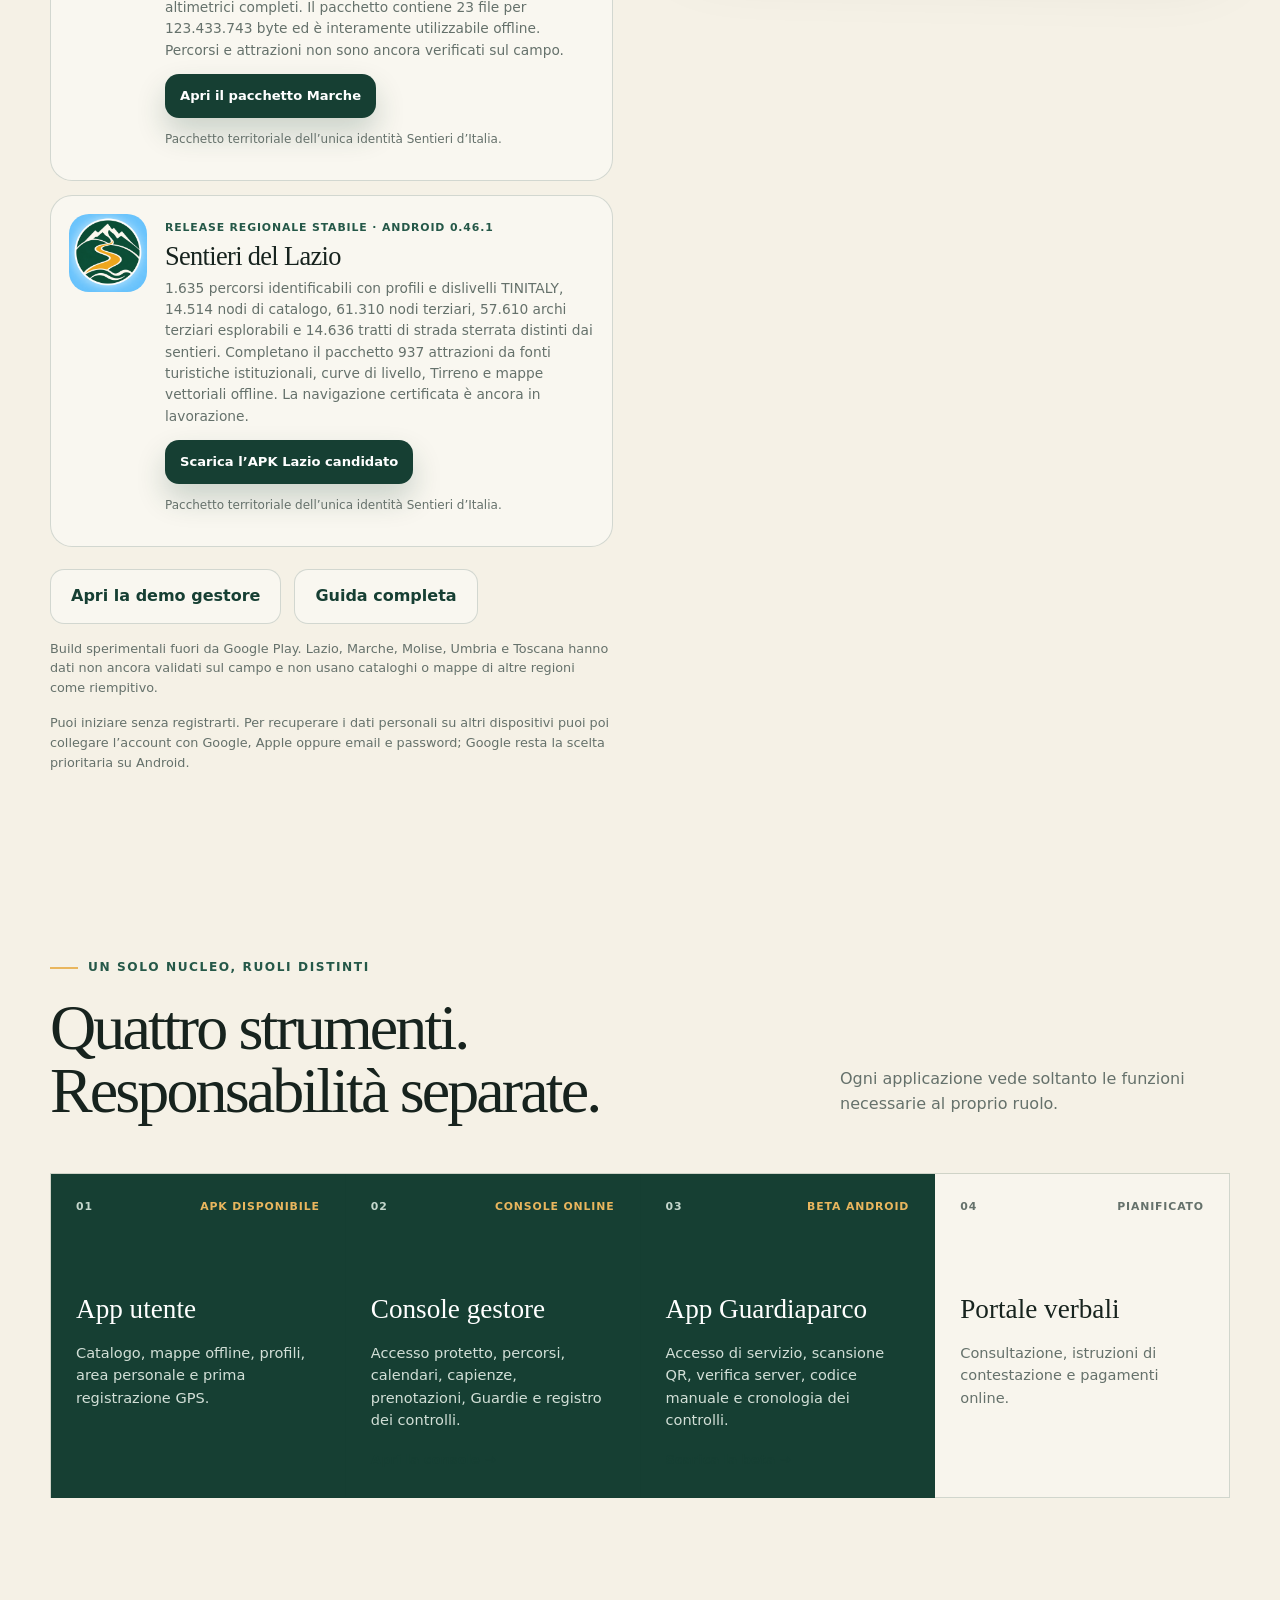
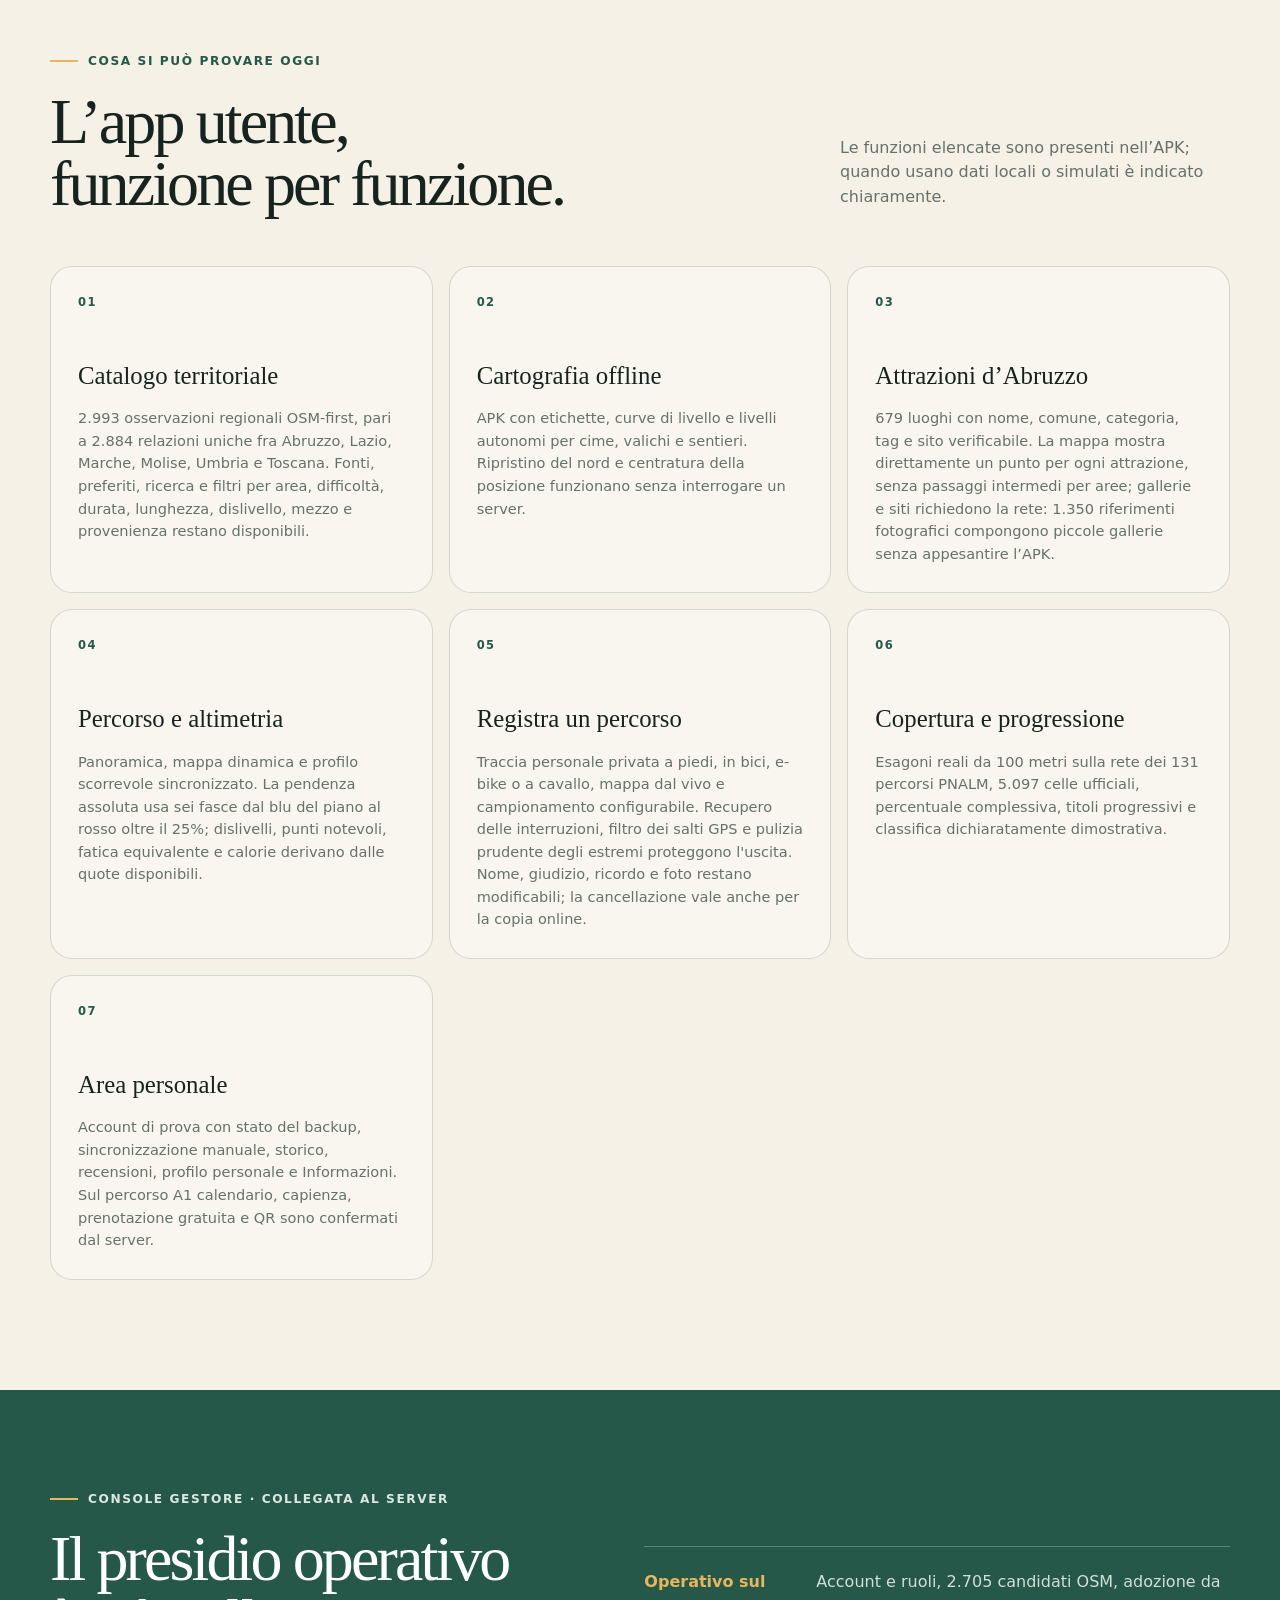
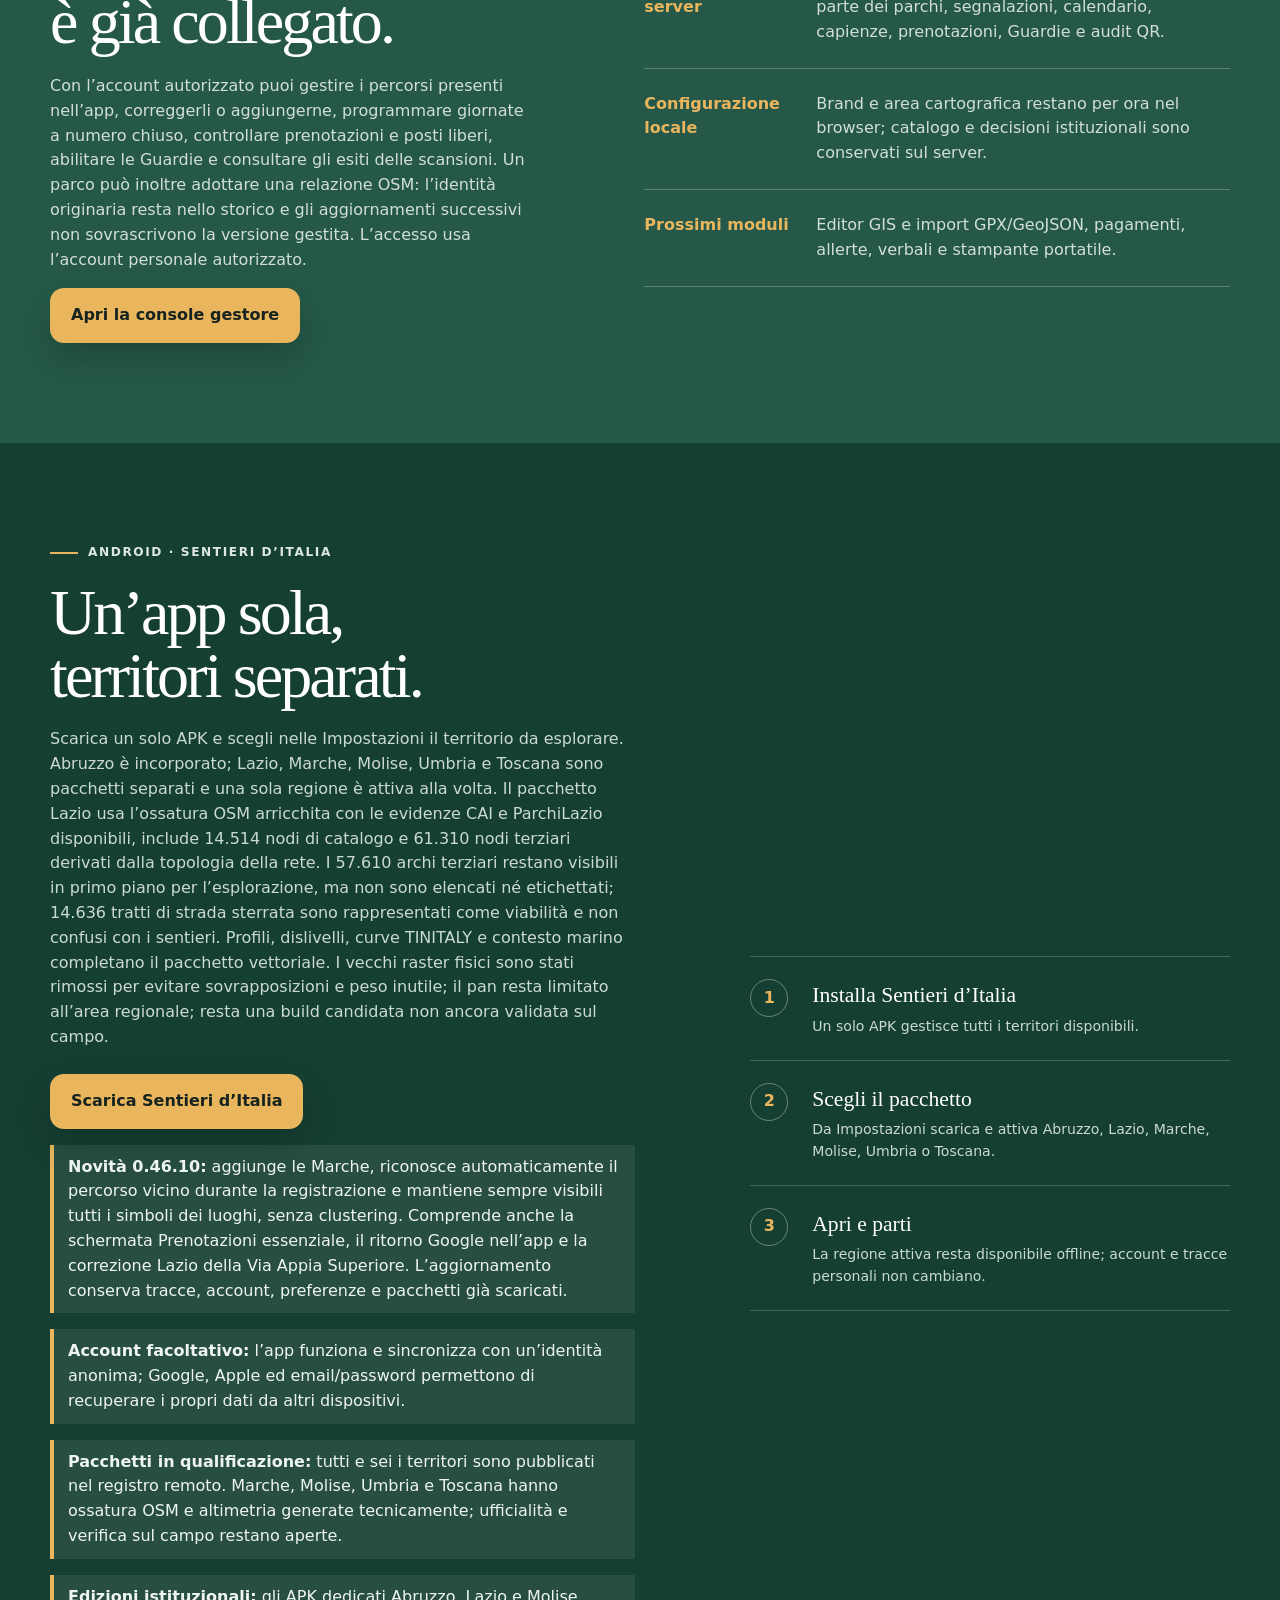
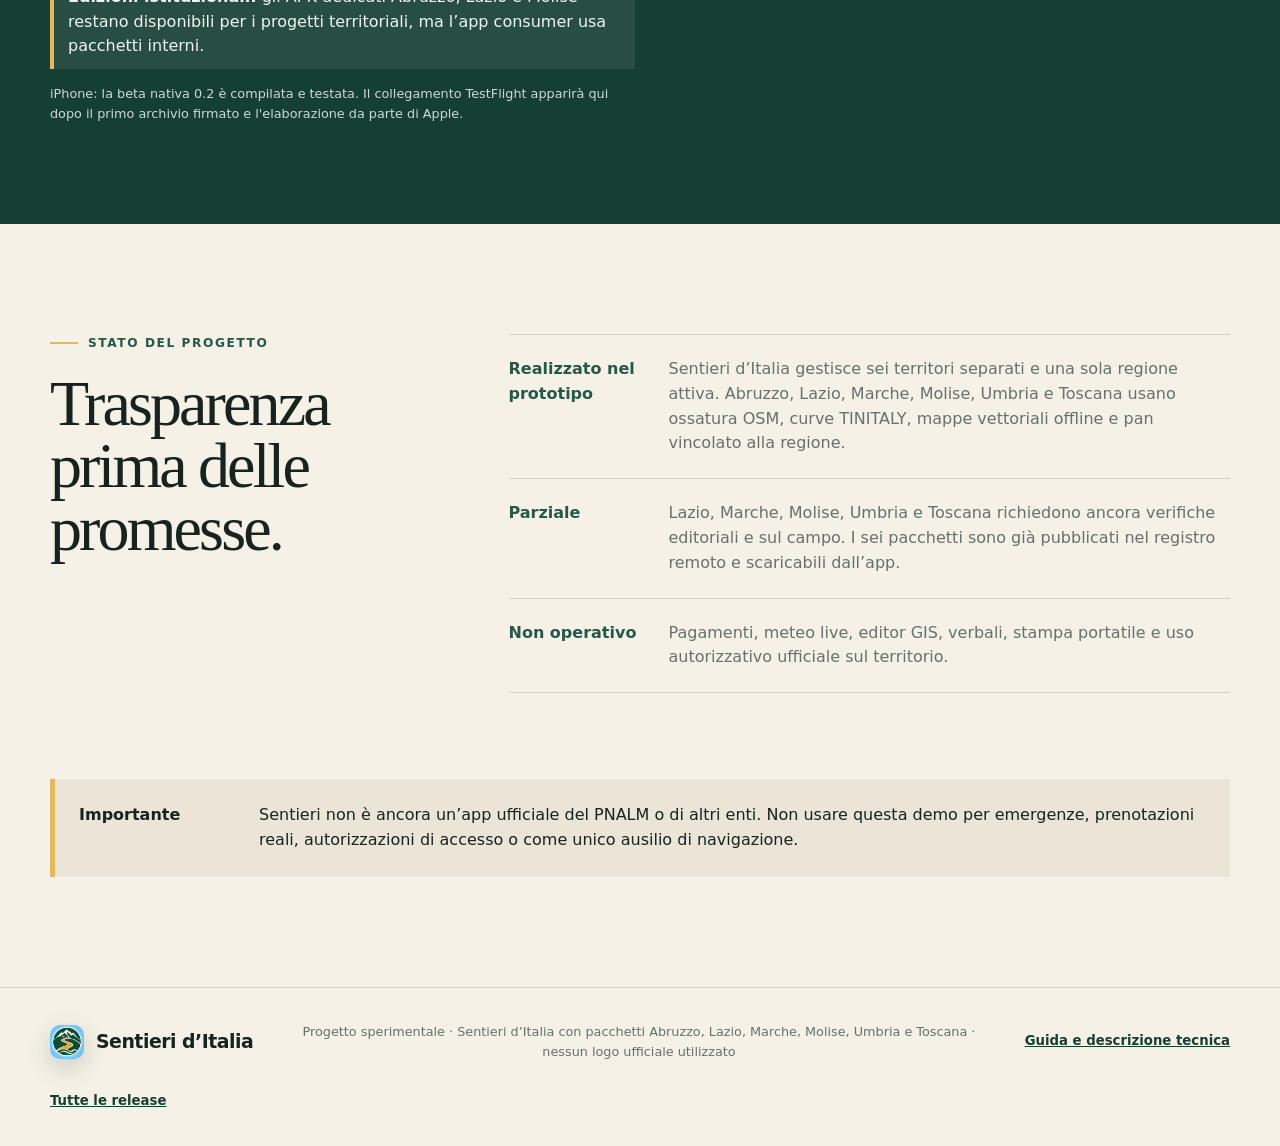
==== commit edabd97f: "Aggiorna la landing della release stabile 0.46.10" ====
--- a/index.html
+++ b/index.html
@@ -242,7 +242,7 @@
                 href="https://github.com/GuidoGentile/sentieri-download/releases/latest/download/Sentieri-d-Italia-0.46.10-arm64.apk"
               >Scarica Sentieri d’Italia</a>
             </div>
-            <p class="migration-note"><strong>Novità 0.46.10:</strong> aggiunge le Marche all’elenco dei pacchetti scaricabili e conferma che tutti i simboli dei luoghi restano sempre visibili. Comprende anche la schermata Prenotazioni essenziale, il ritorno Google nell’app e la correzione Lazio della Via Appia Superiore. L’aggiornamento conserva tracce, account e preferenze.</p>
+            <p class="migration-note"><strong>Novità 0.46.10:</strong> aggiunge le Marche, riconosce automaticamente il percorso vicino durante la registrazione e mantiene sempre visibili tutti i simboli dei luoghi, senza clustering. Comprende anche la schermata Prenotazioni essenziale, il ritorno Google nell’app e la correzione Lazio della Via Appia Superiore. L’aggiornamento conserva tracce, account, preferenze e pacchetti già scaricati.</p>
             <p class="migration-note"><strong>Account facoltativo:</strong> l’app funziona e sincronizza con un’identità anonima; Google, Apple ed email/password permettono di recuperare i propri dati da altri dispositivi.</p>
             <p class="migration-note"><strong>Pacchetti in qualificazione:</strong> tutti e sei i territori sono pubblicati nel registro remoto. Marche, Molise, Umbria e Toscana hanno ossatura OSM e altimetria generate tecnicamente; ufficialità e verifica sul campo restano aperte.</p>
             <p class="migration-note"><strong>Edizioni istituzionali:</strong> gli APK dedicati Abruzzo, Lazio e Molise restano disponibili per i progetti territoriali, ma l’app consumer usa pacchetti interni.</p>
